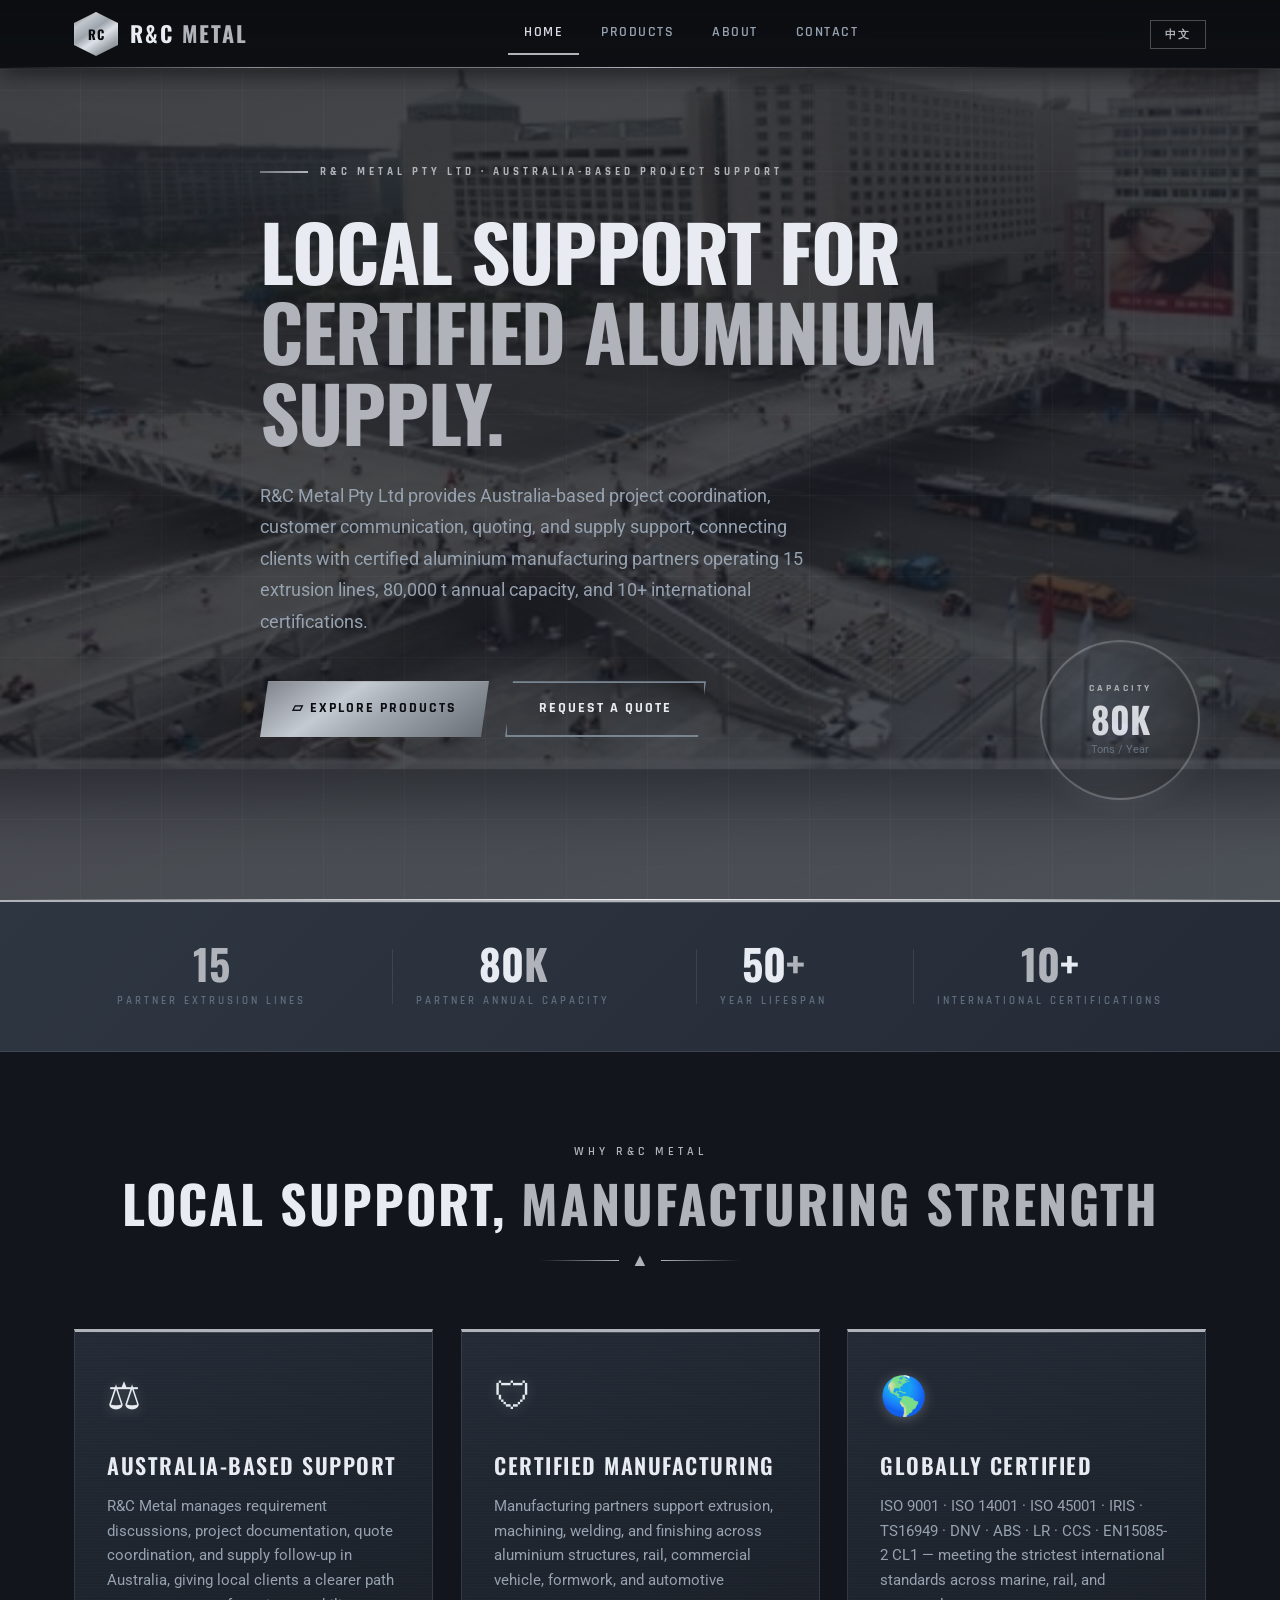
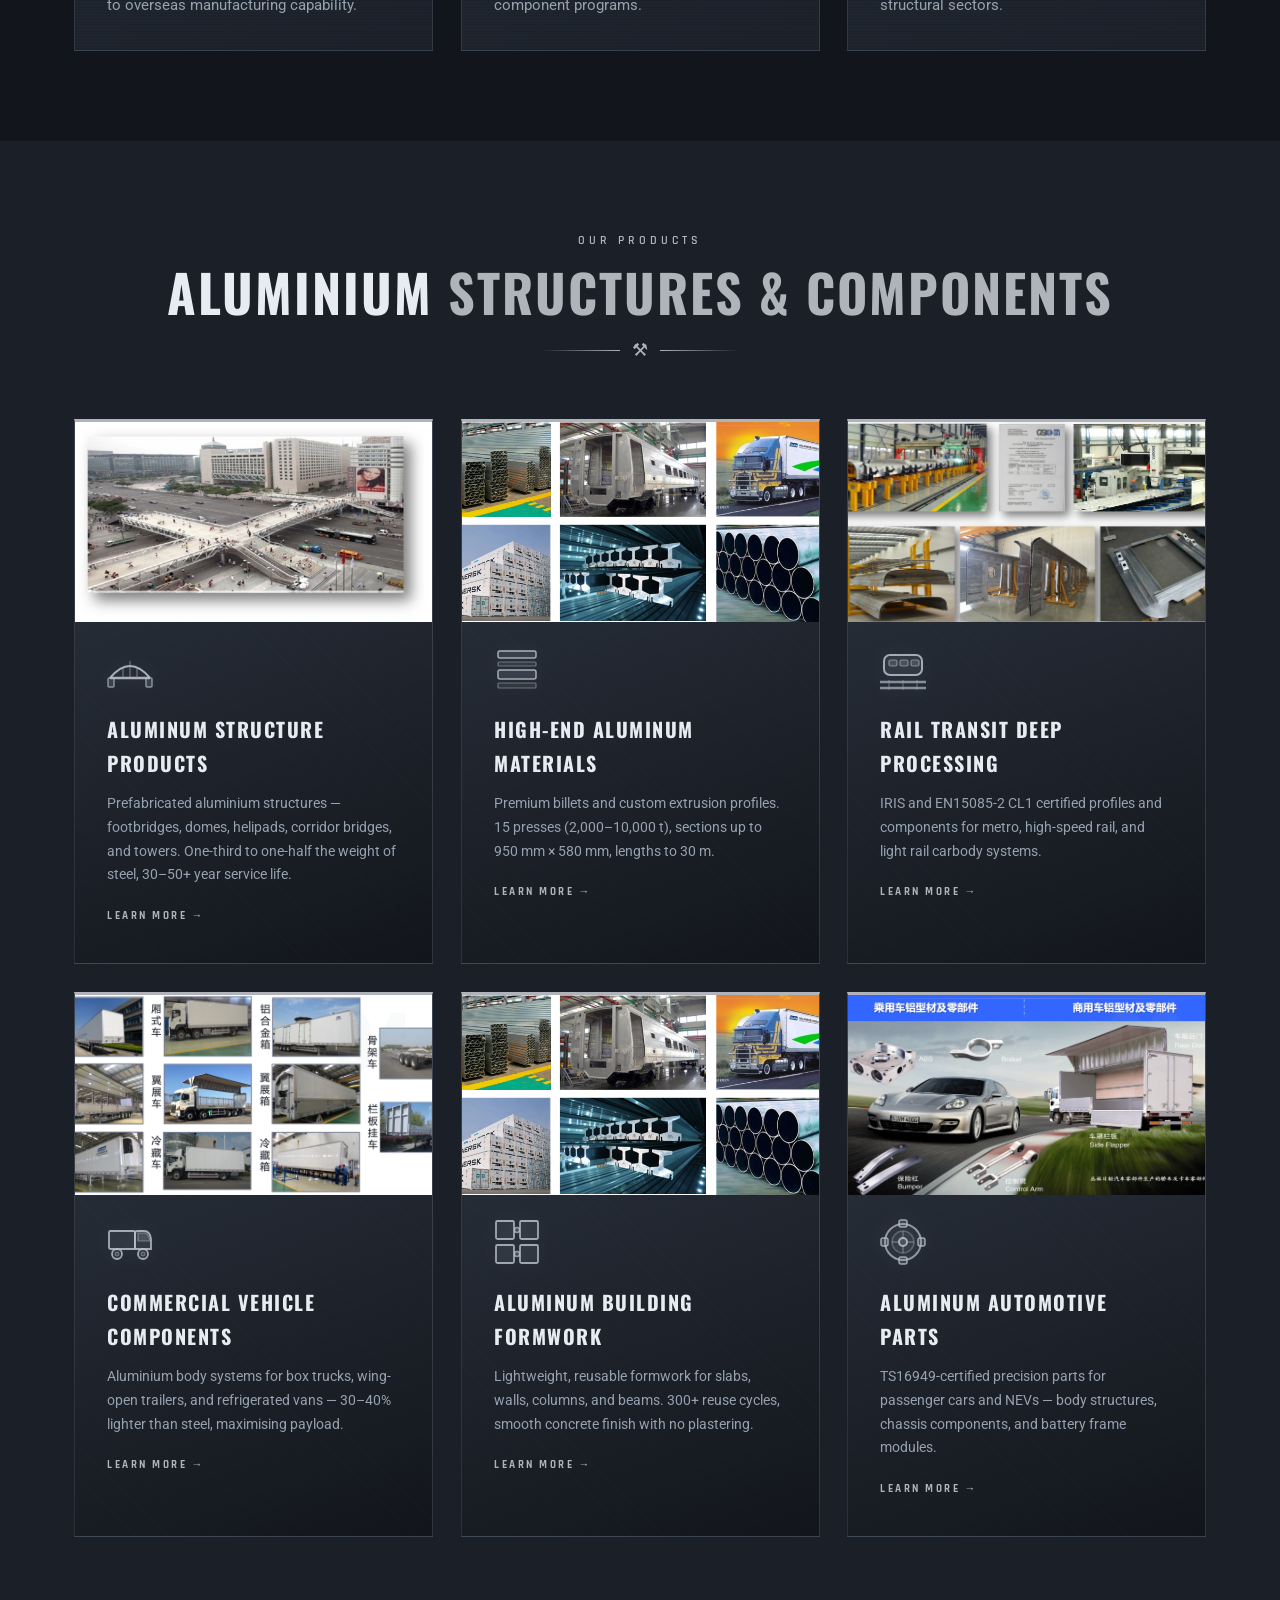
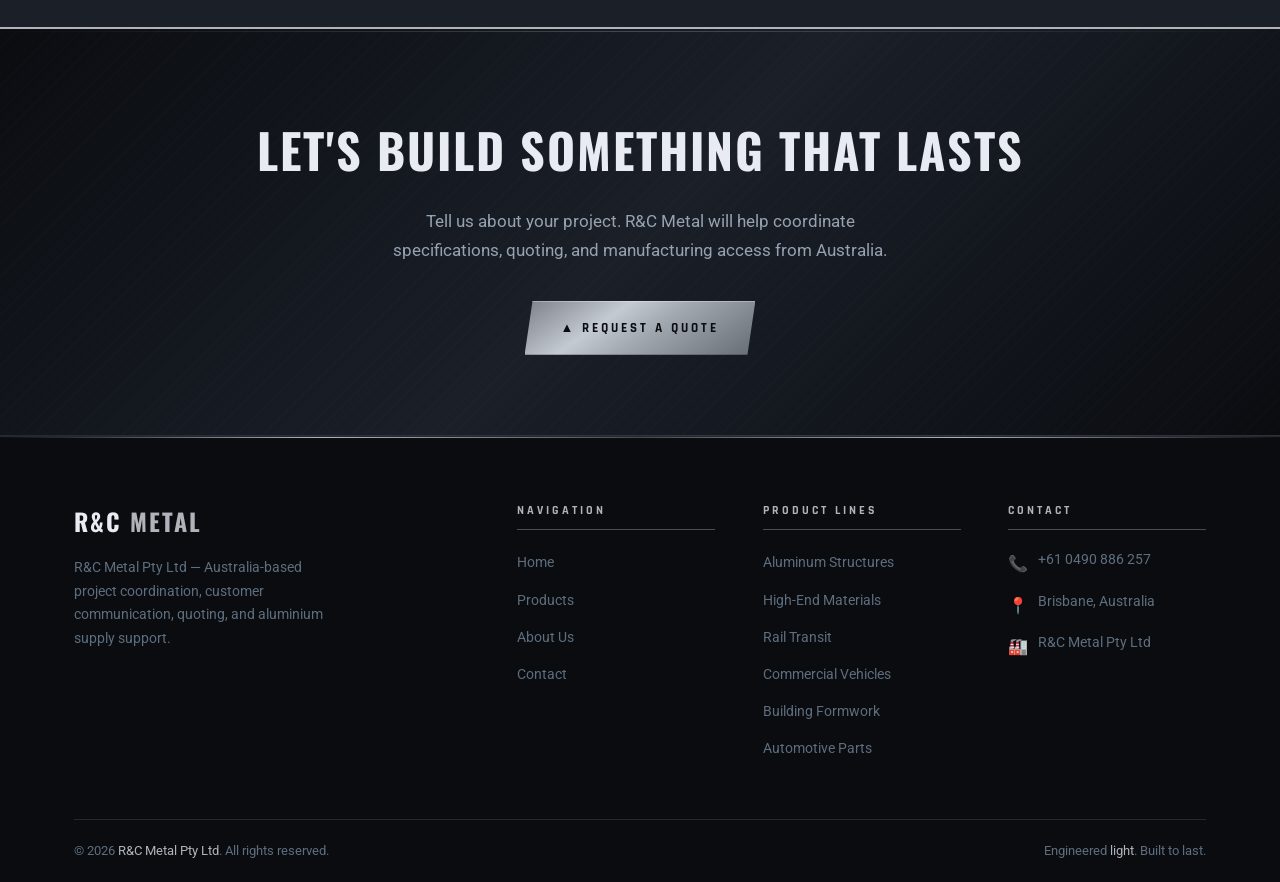
==== index.html @ 18728789 "Initial R&C Metal website" ====
<!DOCTYPE html>
<html lang="en">
<head>
  <meta charset="UTF-8" />
  <meta name="viewport" content="width=device-width, initial-scale=1.0" />
  <title>R&C Metal Pty Ltd — Australia-Based Aluminium Project Support</title>
  <meta name="description" content="R&C Metal Pty Ltd provides Australia-based project coordination, customer support, quoting, and supply access for certified aluminium structures and components." />
  <link rel="stylesheet" href="style.css" />
  <style>
    .hero {
      min-height: 100vh;
      background:
        repeating-linear-gradient(0deg, transparent, transparent 80px, rgba(176,180,186,0.04) 80px, rgba(176,180,186,0.04) 81px),
        repeating-linear-gradient(90deg, transparent, transparent 80px, rgba(176,180,186,0.04) 80px, rgba(176,180,186,0.04) 81px),
        linear-gradient(160deg, var(--bg-darkest) 0%, var(--bg-dark) 40%, var(--bg-mid) 100%);
      display: flex;
      align-items: center;
      position: relative;
      overflow: hidden;
    }
    /* Chrome shimmer line across hero bottom */
    .hero::before {
      content: '';
      position: absolute;
      bottom: -1px; left: 0; right: 0;
      height: 2px;
      background: linear-gradient(90deg, transparent, var(--silver-primary), var(--silver-bright), var(--silver-primary), transparent);
    }
    /* Subtle diagonal brushed-metal overlay */
    .hero::after {
      content: '';
      position: absolute;
      inset: 0;
      background: repeating-linear-gradient(
        -20deg,
        transparent,
        transparent 60px,
        rgba(255,255,255,0.008) 60px,
        rgba(255,255,255,0.008) 61px
      );
      pointer-events: none;
    }
    .hero-content { position: relative; z-index: 2; max-width: 760px; }
    .hero-eyebrow { display: flex; align-items: center; gap: 12px; margin-bottom: 28px; }
    .hero-eyebrow-line { width: 48px; height: 2px; background: linear-gradient(90deg, var(--silver-dark), var(--silver-primary)); }
    .hero-eyebrow span { font-family: var(--font-accent); font-size: 11px; font-weight: 700; letter-spacing: 4px; text-transform: uppercase; color: var(--silver-primary); }
    .hero h1 { font-family: var(--font-heading); font-size: clamp(42px,6vw,80px); font-weight: 800; line-height: 1.05; letter-spacing: -1px; color: var(--text-primary); margin-bottom: 28px; text-transform: uppercase; }
    .hero h1 span { color: var(--silver-primary); display: block; }
    .hero p { font-size: 18px; color: var(--text-secondary); line-height: 1.75; max-width: 580px; margin-bottom: 44px; }
    .hero-actions { display: flex; gap: 16px; flex-wrap: wrap; }

    /* Polished chrome badge */
    .hero-badge {
      position: absolute; right: 80px; bottom: 100px;
      width: 160px; height: 160px; border-radius: 50%;
      background: radial-gradient(circle at 38% 38%, var(--bg-panel), var(--bg-darkest));
      border: 2px solid var(--border-silver);
      box-shadow: 0 0 24px rgba(176,180,186,0.12), inset 0 1px 2px rgba(255,255,255,0.08);
      display: flex; align-items: center; justify-content: center; flex-direction: column; gap: 4px;
    }
    .hero-badge-text { font-family: var(--font-accent); font-size: 10px; font-weight: 700; letter-spacing: 3px; text-transform: uppercase; color: var(--silver-primary); }
    .hero-badge-num { font-family: var(--font-heading); font-size: 36px; font-weight: 800; color: var(--text-primary); line-height: 1; }
    .hero-badge-sub { font-size: 11px; color: var(--text-muted); }
    @media (max-width: 900px) { .hero-badge { display: none; } }

    /* Steel stats bar */
    .stats-bar { background: linear-gradient(135deg, var(--bg-panel) 0%, var(--bg-light) 100%); border-top: 2px solid var(--silver-primary); border-bottom: 1px solid var(--border-steel); padding: 40px 0; position: relative; overflow: hidden; }
    .stats-bar::after { content: ''; position: absolute; top: 0; left: 0; right: 0; height: 1px; background: linear-gradient(90deg, transparent, rgba(255,255,255,0.18), transparent); }
    .stats-inner { display: flex; justify-content: space-around; align-items: center; flex-wrap: wrap; gap: 24px; }
    .stat { text-align: center; position: relative; }
    .stat + .stat::before { content: ''; position: absolute; left: -24px; top: 10%; height: 80%; width: 1px; background: var(--border-steel); }
    .stat-num { font-family: var(--font-heading); font-size: 42px; font-weight: 800; color: var(--text-primary); line-height: 1; display: block; }
    .stat-num em { font-style: normal; color: var(--silver-primary); }
    .stat-label { font-family: var(--font-accent); font-size: 11px; font-weight: 600; letter-spacing: 3px; text-transform: uppercase; color: var(--text-muted); margin-top: 8px; display: block; }

    .why-section { padding: var(--section-pad); background: var(--bg-dark); }
    .products-section { padding: var(--section-pad); background: var(--bg-mid); }

    /* Product cards */
    .product-card { background: linear-gradient(160deg, var(--bg-panel) 0%, var(--bg-dark) 100%); border: 1px solid var(--border-steel); border-top: 3px solid var(--silver-primary); padding: 36px 32px; position: relative; overflow: hidden; transition: transform 0.2s ease, box-shadow 0.2s ease; }
    .product-card::before { content: ''; position: absolute; inset: 0; background: repeating-linear-gradient(45deg, transparent, transparent 10px, rgba(255,255,255,0.006) 10px, rgba(255,255,255,0.006) 11px); pointer-events: none; }
    /* Chrome top-edge highlight */
    .product-card::after { content: ''; position: absolute; top: 3px; left: 0; right: 0; height: 1px; background: linear-gradient(90deg, transparent, rgba(255,255,255,0.16), transparent); pointer-events: none; }
    .product-card:hover { transform: translateY(-4px); box-shadow: 0 12px 40px rgba(0,0,0,0.5), 0 0 0 1px var(--silver-dark); }
    .product-num { font-family: var(--font-heading); font-size: 72px; font-weight: 800; color: rgba(176,180,186,0.07); line-height: 1; position: absolute; top: 8px; right: 20px; user-select: none; }
    .product-icon { font-size: 40px; margin-bottom: 20px; display: block; }
    .product-icon svg { width: 46px; height: 46px; display: block; opacity: 0.86; filter: drop-shadow(0 0 8px rgba(176,185,200,0.18)); }
    .product-card h3 { font-family: var(--font-heading); font-size: 20px; font-weight: 700; letter-spacing: 1.5px; text-transform: uppercase; color: var(--text-primary); margin-bottom: 12px; position: relative; }
    .product-card p { font-size: 14px; color: var(--text-secondary); line-height: 1.7; position: relative; }
    .product-card .card-link { display: inline-flex; align-items: center; gap: 8px; margin-top: 20px; font-family: var(--font-accent); font-size: 11px; font-weight: 700; letter-spacing: 2.5px; text-transform: uppercase; color: var(--silver-primary); text-decoration: none; position: relative; transition: gap 0.2s; }
    .product-card .card-link:hover { gap: 14px; color: var(--silver-light); }

    /* Steel CTA band */
    .cta-band {
      background:
        repeating-linear-gradient(-45deg, transparent, transparent 8px, rgba(255,255,255,0.010) 8px, rgba(255,255,255,0.010) 9px),
        linear-gradient(135deg, #0A0C10 0%, var(--bg-mid) 50%, #0A0C10 100%);
      border-top: 2px solid var(--silver-primary);
      border-bottom: 1px solid var(--border-steel);
      padding: 80px 0;
      text-align: center;
      position: relative;
      overflow: hidden;
    }
    /* Chrome highlight at top */
    .cta-band::before { content: ''; position: absolute; top: 2px; left: 0; right: 0; height: 1px; background: linear-gradient(90deg, transparent, rgba(255,255,255,0.20), transparent); }
    .cta-band h2 { font-family: var(--font-heading); font-size: clamp(28px,4vw,48px); font-weight: 800; letter-spacing: 2px; text-transform: uppercase; color: var(--text-primary); margin-bottom: 16px; }
    .cta-band p { font-size: 17px; color: var(--text-secondary); margin-bottom: 36px; max-width: 520px; margin-left: auto; margin-right: auto; }
    .btn-chrome {
      background: linear-gradient(145deg, #7C8088 0%, #C4CAD2 35%, #A2A8B0 55%, #666C74 100%);
      color: #0A0C10;
      font-family: var(--font-accent); font-size: 13px; font-weight: 700; letter-spacing: 3px; text-transform: uppercase;
      padding: 16px 36px; text-decoration: none; display: inline-flex; align-items: center; gap: 10px;
      box-shadow: 0 4px 16px rgba(176,180,186,0.20), inset 0 1px 0 rgba(255,255,255,0.30);
      transition: all 0.2s;
      clip-path: polygon(8px 0%, 100% 0%, calc(100% - 8px) 100%, 0% 100%);
    }
    .btn-chrome:hover { background: linear-gradient(145deg, #909498 0%, #D4D8DF 35%, #B2B8C0 55%, #787C84 100%); box-shadow: 0 6px 24px rgba(176,180,186,0.30); transform: translateY(-2px); }

    @media (max-width: 680px) { .stats-inner { gap: 32px 16px; } .stat + .stat::before { display: none; } }

    /* ─── 图片插槽 IMAGE SLOTS ───────────────────────────── */
    /* Hero 背景图 */
    .hero-bg-img {
      position: absolute; inset: 0;
      width: 100%; height: 100%;
      object-fit: cover; opacity: 0.22;
      z-index: 1; pointer-events: none;
    }
    /* 产品卡片图片 */
    .card-img {
      width: calc(100% + 64px);
      margin: -36px -32px 24px;
      height: 200px;
      object-fit: cover;
      display: block;
    }
    @media (max-width: 680px) {
      .hero {
        min-height: 900px;
        align-items: flex-start;
        padding-top: 150px;
      }
      .hero-content {
        max-width: 100%;
        width: calc(100vw - 36px);
        overflow: hidden;
      }
      .hero-eyebrow {
        align-items: flex-start;
        margin-bottom: 24px;
      }
      .hero-eyebrow-line {
        width: 40px;
        margin-top: 9px;
        flex-shrink: 0;
      }
      .hero-eyebrow span {
        font-size: 10px;
        letter-spacing: 1.4px;
        line-height: 1.55;
        max-width: calc(100vw - 96px);
        overflow-wrap: anywhere;
      }
      .hero h1 {
        font-size: 32px;
        letter-spacing: 0;
        line-height: 1.12;
        overflow-wrap: anywhere;
        max-width: calc(100vw - 36px);
      }
      .hero h1 span {
        display: block;
        max-width: 9.5em;
        white-space: normal;
      }
      .hero p {
        font-size: 16px;
        line-height: 1.65;
        max-width: calc(100vw - 36px);
        overflow-wrap: break-word;
      }
      .hero-actions {
        display: grid;
        grid-template-columns: 1fr;
        gap: 14px;
        width: 100%;
      }
      .hero-actions .btn {
        max-width: 100%;
      }
    }
    @media (max-width: 380px) {
      .hero h1 { font-size: 29px; }
    }
  </style>
</head>
<body>

  <nav>
    <div class="nav-inner">
      <a href="index.html" class="nav-logo">
        <div class="logo-mark">RC</div>
        <span class="logo-text" data-zh="R&amp;C <span>金属</span>">R&amp;C <span>Metal</span></span>
      </a>
      <button class="nav-toggle" onclick="this.nextElementSibling.classList.toggle('open')" aria-label="Menu">
        <span></span><span></span><span></span>
      </button>
      <ul class="nav-links">
        <li><a href="index.html" class="active" data-zh="首页">Home</a></li>
        <li><a href="services.html" data-zh="产品">Products</a></li>
        <li><a href="about.html" data-zh="关于我们">About</a></li>
        <li><a href="contact.html" data-zh="联系我们">Contact</a></li>
      </ul>
      <button class="lang-btn" onclick="toggleLang()">中文</button>
    </div>
  </nav>

  <section class="hero">
    <img src="images/铝合金人行天桥  .jpg" alt="Aluminium bridge structure supplied through R&C Metal" class="hero-bg-img">
    <div class="container">
      <div class="hero-content">
        <div class="hero-eyebrow">
          <div class="hero-eyebrow-line"></div>
          <span data-zh="R&amp;C Metal Pty Ltd &middot; 澳洲本地项目对接">R&amp;C Metal Pty Ltd &middot; Australia-Based Project Support</span>
        </div>
        <h1 data-zh="澳洲对接 <span>认证铝合金制造资源</span>">Local Support For <span>Certified Aluminium Supply.</span></h1>
        <p data-zh="R&amp;C Metal Pty Ltd 在澳洲负责项目对接、客户沟通、报价协调与供应支持，并连接具备15条挤压线、8万吨年产能及10+项国际认证的铝合金制造合作方。">R&amp;C Metal Pty Ltd provides Australia-based project coordination, customer communication, quoting, and supply support, connecting clients with certified aluminium manufacturing partners operating 15 extrusion lines, 80,000 t annual capacity, and 10+ international certifications.</p>
        <div class="hero-actions">
          <a href="services.html" class="btn btn-primary" data-zh="&#9649; 浏览产品">&#9649; Explore Products</a>
          <a href="contact.html" class="btn btn-outline" data-zh="申请报价">Request a Quote</a>
        </div>
      </div>
      <div class="hero-badge">
        <span class="hero-badge-text" data-zh="年产能">Capacity</span>
        <span class="hero-badge-num">80K</span>
        <span class="hero-badge-sub" data-zh="吨/年">Tons / Year</span>
      </div>
    </div>
  </section>

  <div class="stats-bar">
    <div class="container">
      <div class="stats-inner">
        <div class="stat">
          <span class="stat-num"><em>15</em></span>
          <span class="stat-label" data-zh="制造合作方挤压线">Partner Extrusion Lines</span>
        </div>
        <div class="stat">
          <span class="stat-num">80<em>K</em></span>
          <span class="stat-label" data-zh="制造合作方年产能">Partner Annual Capacity</span>
        </div>
        <div class="stat">
          <span class="stat-num">50<em>+</em></span>
          <span class="stat-label" data-zh="年使用寿命">Year Lifespan</span>
        </div>
        <div class="stat">
          <span class="stat-num"><em>10</em>+</span>
          <span class="stat-label" data-zh="项国际认证">International Certifications</span>
        </div>
      </div>
    </div>
  </div>

  <section class="why-section">
    <div class="container">
      <div class="section-header">
        <span class="section-label" data-zh="为什么选择 R&amp;C Metal">Why R&amp;C Metal</span>
        <h2 class="section-title" data-zh="本地对接，<em>制造能力支撑</em>">Local Support, <em>Manufacturing Strength</em></h2>
        <div class="section-divider"><span class="divider-icon">&#9650;</span></div>
      </div>
      <div class="grid-3">
        <div class="card">
          <span class="card-icon">&#9878;</span>
          <h3 data-zh="澳洲本地对接">Australia-Based Support</h3>
          <p data-zh="R&amp;C Metal 在澳洲负责需求沟通、项目资料整理、报价协调及供应进度跟进，让本地客户更顺畅地对接海外制造资源。">R&amp;C Metal manages requirement discussions, project documentation, quote coordination, and supply follow-up in Australia, giving local clients a clearer path to overseas manufacturing capability.</p>
        </div>
        <div class="card">
          <span class="card-icon">&#128737;</span>
          <h3 data-zh="认证制造资源">Certified Manufacturing</h3>
          <p data-zh="制造合作方具备铝合金挤压、机加工、焊接和表面处理能力，产品体系覆盖结构、轨道、商用车、建筑模板及汽车零部件。">Manufacturing partners support extrusion, machining, welding, and finishing across aluminium structures, rail, commercial vehicle, formwork, and automotive component programs.</p>
        </div>
        <div class="card">
          <span class="card-icon">&#127758;</span>
          <h3 data-zh="国际认证">Globally Certified</h3>
          <p data-zh="ISO 9001 &middot; ISO 14001 &middot; ISO 45001 &middot; IRIS &middot; TS16949 &middot; DNV &middot; ABS &middot; LR &middot; CCS &middot; EN15085-2 CL1——满足船舶、轨道和结构领域最严格的国际标准。">ISO 9001 &middot; ISO 14001 &middot; ISO 45001 &middot; IRIS &middot; TS16949 &middot; DNV &middot; ABS &middot; LR &middot; CCS &middot; EN15085-2 CL1 — meeting the strictest international standards across marine, rail, and structural sectors.</p>
        </div>
      </div>
    </div>
  </section>

  <section class="products-section">
    <div class="container">
      <div class="section-header">
        <span class="section-label" data-zh="我们的产品">Our Products</span>
        <h2 class="section-title" data-zh="铝合金 <em>结构与零部件</em>">Aluminium <em>Structures &amp; Components</em></h2>
        <div class="section-divider"><span class="divider-icon">&#9874;</span></div>
      </div>
      <div class="grid-3">

        <div class="product-card">
          <span class="product-num">01</span>
          <img src="images/铝合金人行天桥  .jpg" alt="Aluminium footbridge and structural products" class="card-img">
          <span class="product-icon"><svg viewBox="0 0 46 46" xmlns="http://www.w3.org/2000/svg" aria-hidden="true"><line x1="3" y1="32" x2="43" y2="32" stroke="rgba(210,218,230,0.9)" stroke-width="2.5"/><path d="M3 32 Q23 8 43 32" stroke="rgba(210,218,230,0.9)" stroke-width="2" fill="none"/><line x1="16" y1="21" x2="16" y2="32" stroke="rgba(176,185,200,0.6)" stroke-width="1.2"/><line x1="23" y1="15" x2="23" y2="32" stroke="rgba(176,185,200,0.6)" stroke-width="1.2"/><line x1="30" y1="21" x2="30" y2="32" stroke="rgba(176,185,200,0.6)" stroke-width="1.2"/><rect x="1" y="32" width="6" height="9" rx="1" fill="rgba(176,185,200,0.18)" stroke="rgba(200,210,225,0.7)" stroke-width="1.5"/><rect x="39" y="32" width="6" height="9" rx="1" fill="rgba(176,185,200,0.18)" stroke="rgba(200,210,225,0.7)" stroke-width="1.5"/></svg></span>
          <h3 data-zh="铝结构产品板块">Aluminum Structure Products</h3>
          <p data-zh="预制铝合金结构产品——人行天桥、空间穹顶、直升机停机坪、连廊天桥及瞭望塔。重量仅为钢结构的1/3至1/2，使用寿命30至50年以上。">Prefabricated aluminium structures — footbridges, domes, helipads, corridor bridges, and towers. One-third to one-half the weight of steel, 30–50+ year service life.</p>
          <a href="services.html" class="card-link" data-zh="了解更多 &rarr;">Learn more &rarr;</a>
        </div>

        <div class="product-card">
          <span class="product-num">02</span>
          <img src="images/高端铝材料.png" alt="High-end aluminium extrusion profiles and billets" class="card-img">
          <span class="product-icon"><svg viewBox="0 0 46 46" xmlns="http://www.w3.org/2000/svg" aria-hidden="true"><rect x="4" y="5" width="38" height="7" rx="2" fill="rgba(176,185,200,0.15)" stroke="rgba(210,218,230,0.85)" stroke-width="1.5"/><rect x="4" y="16" width="38" height="4" rx="1" fill="rgba(176,185,200,0.1)" stroke="rgba(176,180,186,0.6)" stroke-width="1.2"/><rect x="4" y="24" width="38" height="9" rx="2" fill="rgba(176,185,200,0.15)" stroke="rgba(210,218,230,0.85)" stroke-width="1.5"/><rect x="4" y="37" width="38" height="5" rx="1" fill="rgba(176,185,200,0.1)" stroke="rgba(176,180,186,0.6)" stroke-width="1.2"/><line x1="4" y1="5" x2="42" y2="5" stroke="rgba(255,255,255,0.16)" stroke-width="0.8"/><line x1="4" y1="24" x2="42" y2="24" stroke="rgba(255,255,255,0.12)" stroke-width="0.8"/></svg></span>
          <h3 data-zh="高端铝材料板块">High-End Aluminum Materials</h3>
          <p data-zh="优质铝合金铸锭及定制挤压型材，15台压机（2000–10000吨），截面最大950mm×580mm，长度最长30m。">Premium billets and custom extrusion profiles. 15 presses (2,000–10,000 t), sections up to 950 mm × 580 mm, lengths to 30 m.</p>
          <a href="services.html" class="card-link" data-zh="了解更多 &rarr;">Learn more &rarr;</a>
        </div>

        <div class="product-card">
          <span class="product-num">03</span>
          <img src="images/轨道交通深加工.png" alt="Rail transit aluminium carbody profiles" class="card-img">
          <span class="product-icon"><svg viewBox="0 0 46 46" xmlns="http://www.w3.org/2000/svg" aria-hidden="true"><rect x="4" y="9" width="38" height="20" rx="6" fill="rgba(176,185,200,0.09)" stroke="rgba(210,218,230,0.85)" stroke-width="2"/><rect x="9" y="14" width="8" height="6" rx="1.5" fill="rgba(176,185,200,0.22)" stroke="rgba(200,210,225,0.6)" stroke-width="1.2"/><rect x="20" y="14" width="8" height="6" rx="1.5" fill="rgba(176,185,200,0.22)" stroke="rgba(200,210,225,0.6)" stroke-width="1.2"/><rect x="31" y="14" width="8" height="6" rx="1.5" fill="rgba(176,185,200,0.22)" stroke="rgba(200,210,225,0.6)" stroke-width="1.2"/><line x1="0" y1="36" x2="46" y2="36" stroke="rgba(200,210,225,0.7)" stroke-width="2.5"/><line x1="0" y1="42" x2="46" y2="42" stroke="rgba(200,210,225,0.7)" stroke-width="2.5"/><line x1="9" y1="34" x2="9" y2="44" stroke="rgba(176,180,186,0.4)" stroke-width="1.5"/><line x1="23" y1="34" x2="23" y2="44" stroke="rgba(176,180,186,0.4)" stroke-width="1.5"/><line x1="37" y1="34" x2="37" y2="44" stroke="rgba(176,180,186,0.4)" stroke-width="1.5"/></svg></span>
          <h3 data-zh="轨道交通深加工板块">Rail Transit Deep Processing</h3>
          <p data-zh="符合IRIS及EN15085-2 CL1标准的认证挤压型材及深加工组件，适用于地铁、高铁及轻轨车体系统。">IRIS and EN15085-2 CL1 certified profiles and components for metro, high-speed rail, and light rail carbody systems.</p>
          <a href="services.html" class="card-link" data-zh="了解更多 &rarr;">Learn more &rarr;</a>
        </div>

        <div class="product-card">
          <span class="product-num">04</span>
          <img src="images/铝合金商用车.png" alt="Aluminium commercial vehicle body systems" class="card-img">
          <span class="product-icon"><svg viewBox="0 0 46 46" xmlns="http://www.w3.org/2000/svg" aria-hidden="true"><rect x="2" y="12" width="26" height="18" rx="1.5" fill="rgba(176,185,200,0.09)" stroke="rgba(210,218,230,0.85)" stroke-width="1.8"/><path d="M 28 25 L 28 14 Q 28 12 31 12 L 37 12 Q 43 12 44 20 L 44 30 L 28 30 Z" fill="rgba(176,185,200,0.1)" stroke="rgba(210,218,230,0.85)" stroke-width="1.8"/><path d="M 31 14 L 31 22 L 43 22 L 42 18 Q 40 14 37 14 Z" fill="rgba(176,185,200,0.22)" stroke="rgba(200,210,225,0.5)" stroke-width="1.2"/><circle cx="10" cy="35" r="5" fill="rgba(176,185,200,0.09)" stroke="rgba(210,218,230,0.82)" stroke-width="1.8"/><circle cx="10" cy="35" r="2" fill="rgba(176,185,200,0.2)" stroke="rgba(200,210,225,0.5)" stroke-width="1"/><circle cx="36" cy="35" r="5" fill="rgba(176,185,200,0.09)" stroke="rgba(210,218,230,0.82)" stroke-width="1.8"/><circle cx="36" cy="35" r="2" fill="rgba(176,185,200,0.2)" stroke="rgba(200,210,225,0.5)" stroke-width="1"/></svg></span>
          <h3 data-zh="铝合金商用车板块">Commercial Vehicle Components</h3>
          <p data-zh="箱式货车、翼开启式半挂车及冷藏运输车铝合金车身系统——自重降低30–40%，直接提升净载货量。">Aluminium body systems for box trucks, wing-open trailers, and refrigerated vans — 30–40% lighter than steel, maximising payload.</p>
          <a href="services.html" class="card-link" data-zh="了解更多 &rarr;">Learn more &rarr;</a>
        </div>

        <div class="product-card">
          <span class="product-num">05</span>
          <img src="images/高端铝材料.png" alt="Aluminium building formwork panels" class="card-img">
          <span class="product-icon"><svg viewBox="0 0 46 46" xmlns="http://www.w3.org/2000/svg" aria-hidden="true"><rect x="2" y="2" width="18" height="18" rx="1.5" fill="rgba(176,185,200,0.09)" stroke="rgba(210,218,230,0.82)" stroke-width="1.8"/><rect x="26" y="2" width="18" height="18" rx="1.5" fill="rgba(176,185,200,0.09)" stroke="rgba(210,218,230,0.82)" stroke-width="1.8"/><rect x="2" y="26" width="18" height="18" rx="1.5" fill="rgba(176,185,200,0.09)" stroke="rgba(210,218,230,0.82)" stroke-width="1.8"/><rect x="26" y="26" width="18" height="18" rx="1.5" fill="rgba(176,185,200,0.09)" stroke="rgba(210,218,230,0.82)" stroke-width="1.8"/><circle cx="23" cy="11" r="2.5" fill="rgba(176,185,200,0.26)" stroke="rgba(210,218,230,0.72)" stroke-width="1.5"/><circle cx="23" cy="35" r="2.5" fill="rgba(176,185,200,0.26)" stroke="rgba(210,218,230,0.72)" stroke-width="1.5"/><line x1="2" y1="2" x2="20" y2="2" stroke="rgba(255,255,255,0.14)" stroke-width="0.8"/><line x1="26" y1="2" x2="44" y2="2" stroke="rgba(255,255,255,0.14)" stroke-width="0.8"/></svg></span>
          <h3 data-zh="铝合金建筑模板板块">Aluminum Building Formwork</h3>
          <p data-zh="轻量化可重复使用铝合金模板体系，使用次数超过300次，无需二次抹灰，适用于楼板、墙体及柱梁结构。">Lightweight, reusable formwork for slabs, walls, columns, and beams. 300+ reuse cycles, smooth concrete finish with no plastering.</p>
          <a href="services.html" class="card-link" data-zh="了解更多 &rarr;">Learn more &rarr;</a>
        </div>

        <div class="product-card">
          <span class="product-num">06</span>
          <img src="images/铝汽车零部件.png" alt="Precision aluminium automotive and NEV parts" class="card-img">
          <span class="product-icon"><svg viewBox="0 0 46 46" xmlns="http://www.w3.org/2000/svg" aria-hidden="true"><circle cx="23" cy="23" r="18" fill="rgba(176,185,200,0.05)" stroke="rgba(210,218,230,0.72)" stroke-width="2"/><circle cx="23" cy="23" r="11" fill="rgba(176,185,200,0.08)" stroke="rgba(176,180,186,0.42)" stroke-width="1.5"/><circle cx="23" cy="23" r="4" fill="rgba(176,185,200,0.2)" stroke="rgba(210,218,230,0.85)" stroke-width="2"/><rect x="19" y="1" width="8" height="7" rx="2" fill="rgba(176,185,200,0.22)" stroke="rgba(210,218,230,0.8)" stroke-width="1.5"/><rect x="19" y="38" width="8" height="7" rx="2" fill="rgba(176,185,200,0.22)" stroke="rgba(210,218,230,0.8)" stroke-width="1.5"/><rect x="1" y="19" width="7" height="8" rx="2" fill="rgba(176,185,200,0.22)" stroke="rgba(210,218,230,0.8)" stroke-width="1.5"/><rect x="38" y="19" width="7" height="8" rx="2" fill="rgba(176,185,200,0.22)" stroke="rgba(210,218,230,0.8)" stroke-width="1.5"/><line x1="23" y1="12" x2="23" y2="19" stroke="rgba(200,210,225,0.4)" stroke-width="1.5"/><line x1="23" y1="27" x2="23" y2="34" stroke="rgba(200,210,225,0.4)" stroke-width="1.5"/><line x1="12" y1="23" x2="19" y2="23" stroke="rgba(200,210,225,0.4)" stroke-width="1.5"/><line x1="27" y1="23" x2="34" y2="23" stroke="rgba(200,210,225,0.4)" stroke-width="1.5"/></svg></span>
          <h3 data-zh="铝汽车零部件板块">Aluminum Automotive Parts</h3>
          <p data-zh="依托TS16949质量管理体系，为乘用车及新能源汽车生产精密铝合金车身结构件、底盘零件及NEV电池框架。">TS16949-certified precision parts for passenger cars and NEVs — body structures, chassis components, and battery frame modules.</p>
          <a href="services.html" class="card-link" data-zh="了解更多 &rarr;">Learn more &rarr;</a>
        </div>

      </div>
    </div>
  </section>

  <section class="cta-band">
    <div class="container">
      <h2 data-zh="共同打造百年工程">Let's Build Something That Lasts</h2>
      <p data-zh="请告知您的项目需求，R&amp;C Metal 将在澳洲本地协助整理规格、协调报价并对接制造资源。">Tell us about your project. R&C Metal will help coordinate specifications, quoting, and manufacturing access from Australia.</p>
      <a href="contact.html" class="btn-chrome" data-zh="申请报价">&#9650; Request a Quote</a>
    </div>
  </section>

  <footer>
    <div class="container">
      <div class="footer-grid">
        <div class="footer-brand">
          <span class="logo-text" data-zh="R&amp;C <span>金属</span>">R&amp;C <span>Metal</span></span>
          <p data-zh="R&amp;C Metal Pty Ltd — 澳洲本地项目对接、客户沟通、报价协调与铝合金产品供应支持。">R&amp;C Metal Pty Ltd — Australia-based project coordination, customer communication, quoting, and aluminium supply support.</p>
        </div>
        <div class="footer-col">
          <h4 data-zh="导航">Navigation</h4>
          <ul>
            <li><a href="index.html" data-zh="首页">Home</a></li>
            <li><a href="services.html" data-zh="产品">Products</a></li>
            <li><a href="about.html" data-zh="关于我们">About Us</a></li>
            <li><a href="contact.html" data-zh="联系我们">Contact</a></li>
          </ul>
        </div>
        <div class="footer-col">
          <h4 data-zh="产品板块">Product Lines</h4>
          <ul>
            <li><a href="services.html" data-zh="铝结构产品板块">Aluminum Structures</a></li>
            <li><a href="services.html" data-zh="高端铝材料板块">High-End Materials</a></li>
            <li><a href="services.html" data-zh="轨道交通深加工板块">Rail Transit</a></li>
            <li><a href="services.html" data-zh="铝合金商用车板块">Commercial Vehicles</a></li>
            <li><a href="services.html" data-zh="铝合金建筑模板板块">Building Formwork</a></li>
            <li><a href="services.html" data-zh="铝汽车零部件板块">Automotive Parts</a></li>
          </ul>
        </div>
        <div class="footer-col">
          <h4 data-zh="联系我们">Contact</h4>
          <div class="footer-contact-item">
            <span class="icon">&#128222;</span>
            <span>+61 0490 886 257</span>
          </div>
          <div class="footer-contact-item">
            <span class="icon">&#128205;</span>
            <span data-zh="澳大利亚布里斯班">Brisbane, Australia</span>
          </div>
          <div class="footer-contact-item">
            <span class="icon">&#127981;</span>
            <span data-zh="R&amp;C Metal Pty Ltd">R&amp;C Metal Pty Ltd</span>
          </div>
        </div>
      </div>
      <div class="footer-bottom">
        <p data-zh="&copy; 2026 <span>R&amp;C Metal Pty Ltd</span>. 版权所有。">&copy; 2026 <span>R&amp;C Metal Pty Ltd</span>. All rights reserved.</p>
        <p data-zh="精工 <span>轻量</span>，历久弥坚。">Engineered <span>light</span>. Built to last.</p>
      </div>
    </div>
  </footer>

  <script src="lang.js"></script>
  <script src="animations.js"></script>
</body>
</html>
---- style.css ----
/* ============================================================
   R&C METAL PTY LTD — INDUSTRIAL SILVER & STEEL THEME
   style.css — Shared Stylesheet
   ============================================================ */

/* ─── GOOGLE FONTS ─────────────────────────────────────────── */
@import url('https://fonts.googleapis.com/css2?family=Oswald:wght@400;500;600;700&family=Roboto:wght@300;400;500&family=Rajdhani:wght@400;500;600;700&display=swap');

/* ─── DESIGN TOKENS ─────────────────────────────────────────── */
:root {
  /* Cool steel backgrounds */
  --bg-darkest:   #0A0C10;
  --bg-dark:      #12151B;
  --bg-mid:       #1A1F28;
  --bg-light:     #242B36;
  --bg-panel:     #2E3642;

  /* ── SILVER / CHROME accent palette ─── */
  --silver-primary: #B0B4BA;   /* medium chrome silver         */
  --silver-dark:    #72767C;   /* dark pewter                  */
  --silver-light:   #D8DCE2;   /* bright chrome highlight      */
  --silver-glow:    rgba(176, 180, 186, 0.20);
  --silver-bright:  #EDF0F4;   /* specular white-silver        */

  /* Aliases — keeps all inline HTML var() references working  */
  --rust-primary: var(--silver-primary);
  --rust-dark:    var(--silver-dark);
  --rust-light:   var(--silver-light);
  --rust-glow:    var(--silver-glow);

  /* Metal tones */
  --steel:        #7A8592;
  --steel-light:  #A8B4C0;
  --rivet:        #50606E;

  /* Text — cool-toned */
  --text-primary:   #E8ECF2;
  --text-secondary: #96A2B0;
  --text-muted:     #5E6E7E;

  /* Borders */
  --border-silver: rgba(176, 180, 186, 0.38);
  --border-rust:   rgba(176, 180, 186, 0.38);   /* alias */
  --border-steel:  rgba(120, 132, 148, 0.24);

  /* Typography */
  --font-heading: 'Oswald', 'Rajdhani', sans-serif;
  --font-body:    'Roboto', sans-serif;
  --font-accent:  'Rajdhani', sans-serif;

  /* Spacing */
  --section-pad: 90px 0;
  --container:   1180px;
}

/* ─── RESET & BASE ──────────────────────────────────────────── */
*, *::before, *::after { box-sizing: border-box; margin: 0; padding: 0; }

html { scroll-behavior: smooth; font-size: 16px; }

body {
  background-color: var(--bg-dark);
  color: var(--text-primary);
  font-family: var(--font-body);
  line-height: 1.7;
  min-height: 100vh;
  overflow-x: hidden;
}

/* ─── METALLIC TEXTURE PATTERNS ─────────────────────────────── */

/* Brushed aluminium — fine horizontal grain */
.texture-brushed {
  background-image:
    repeating-linear-gradient(
      0deg,
      transparent,
      transparent 1px,
      rgba(255,255,255,0.022) 1px,
      rgba(255,255,255,0.022) 2px
    ),
    repeating-linear-gradient(
      90deg,
      transparent,
      transparent 6px,
      rgba(0,0,0,0.04) 6px,
      rgba(0,0,0,0.04) 7px
    );
}

/* Industrial mesh / grid */
.texture-grid {
  background-image:
    repeating-linear-gradient(
      0deg,
      transparent,
      transparent 40px,
      rgba(176, 180, 186, 0.05) 40px,
      rgba(176, 180, 186, 0.05) 41px
    ),
    repeating-linear-gradient(
      90deg,
      transparent,
      transparent 40px,
      rgba(176, 180, 186, 0.05) 40px,
      rgba(176, 180, 186, 0.05) 41px
    );
}

/* Diamond-plate / checker pattern */
.texture-plate {
  background-image:
    repeating-linear-gradient(
      45deg,
      transparent,
      transparent 10px,
      rgba(255,255,255,0.008) 10px,
      rgba(255,255,255,0.008) 11px
    );
}

/* ─── CONTAINER ─────────────────────────────────────────────── */
.container {
  max-width: var(--container);
  margin: 0 auto;
  padding: 0 24px;
}

/* ─── NAVIGATION ────────────────────────────────────────────── */
nav {
  position: fixed;
  top: 0; left: 0; right: 0;
  z-index: 1000;
  background: linear-gradient(
    180deg,
    rgba(10, 12, 16, 0.98) 0%,
    rgba(10, 12, 16, 0.94) 100%
  );
  border-bottom: 1px solid var(--border-steel);
  backdrop-filter: blur(10px);
  -webkit-backdrop-filter: blur(10px);
  box-shadow:
    0 4px 24px rgba(0,0,0,0.6),
    0 1px 0 rgba(255,255,255,0.05);
  position: fixed;
}

/* Chrome shine strip on nav bottom */
nav::after {
  content: '';
  position: absolute;
  bottom: 0; left: 0; right: 0;
  height: 1px;
  background: linear-gradient(
    90deg,
    transparent 0%,
    rgba(255,255,255,0.06) 20%,
    var(--silver-primary) 50%,
    rgba(255,255,255,0.06) 80%,
    transparent 100%
  );
}

.nav-inner {
  max-width: var(--container);
  margin: 0 auto;
  padding: 0 24px;
  display: flex;
  align-items: center;
  justify-content: space-between;
  height: 68px;
}

/* Logo */
.nav-logo {
  display: flex;
  align-items: center;
  gap: 12px;
  text-decoration: none;
}

/* Chrome hexagonal logo mark */
.nav-logo .logo-mark {
  width: 44px;
  height: 44px;
  background: linear-gradient(
    145deg,
    #72767C 0%,
    #C0C6CC 22%,
    #9EA4AC 42%,
    #DDE2E8 58%,
    #9CA2A8 78%,
    #68707A 100%
  );
  clip-path: polygon(50% 0%, 100% 25%, 100% 75%, 50% 100%, 0% 75%, 0% 25%);
  display: flex;
  align-items: center;
  justify-content: center;
  font-family: var(--font-heading);
  font-weight: 700;
  font-size: 13px;
  color: #0A0C10;
  letter-spacing: 0.5px;
  box-shadow: 0 0 14px rgba(180,184,190,0.18), inset 0 1px 2px rgba(255,255,255,0.35);
  flex-shrink: 0;
}

.nav-logo .logo-text {
  font-family: var(--font-heading);
  font-size: 22px;
  font-weight: 700;
  color: var(--text-primary);
  letter-spacing: 2px;
  text-transform: uppercase;
}

.nav-logo .logo-text span {
  color: var(--silver-primary);
}

/* Nav links */
.nav-links {
  list-style: none;
  display: flex;
  align-items: center;
  gap: 6px;
}

.nav-links a {
  display: block;
  padding: 8px 16px;
  font-family: var(--font-accent);
  font-size: 14px;
  font-weight: 600;
  letter-spacing: 1.5px;
  text-transform: uppercase;
  color: var(--text-secondary);
  text-decoration: none;
  border-bottom: 2px solid transparent;
  transition: color 0.2s, border-color 0.2s;
}

.nav-links a:hover,
.nav-links a.active {
  color: var(--silver-light);
  border-bottom-color: var(--silver-primary);
}

/* ─── LANGUAGE TOGGLE BUTTON ─────────────────────────────── */
.lang-btn {
  font-family: var(--font-accent);
  font-size: 11px;
  font-weight: 700;
  letter-spacing: 2px;
  text-transform: uppercase;
  color: var(--silver-primary);
  background: transparent;
  border: 1px solid var(--border-silver);
  padding: 6px 14px;
  cursor: pointer;
  transition: background 0.2s, color 0.2s;
  margin-left: 16px;
  white-space: nowrap;
}

.lang-btn:hover {
  background: var(--silver-primary);
  color: #0A0C10;
}

/* Mobile hamburger */
.nav-toggle {
  display: none;
  flex-direction: column;
  gap: 5px;
  cursor: pointer;
  padding: 6px;
  background: none;
  border: none;
}

.nav-toggle span {
  display: block;
  width: 26px;
  height: 2px;
  background: var(--silver-primary);
  transition: transform 0.3s;
}

/* ─── SECTION HEADER ────────────────────────────────────────── */
.section-header {
  text-align: center;
  margin-bottom: 60px;
}

.section-label {
  font-family: var(--font-accent);
  font-size: 12px;
  font-weight: 600;
  letter-spacing: 4px;
  text-transform: uppercase;
  color: var(--silver-primary);
  display: block;
  margin-bottom: 12px;
}

.section-title {
  font-family: var(--font-heading);
  font-size: clamp(32px, 5vw, 52px);
  font-weight: 700;
  letter-spacing: 2px;
  text-transform: uppercase;
  color: var(--text-primary);
  line-height: 1.1;
}

.section-title em {
  font-style: normal;
  color: var(--silver-primary);
}

/* Chrome divider */
.section-divider {
  display: flex;
  align-items: center;
  justify-content: center;
  gap: 12px;
  margin-top: 20px;
}

.section-divider::before,
.section-divider::after {
  content: '';
  flex: 1;
  max-width: 80px;
  height: 1px;
  background: linear-gradient(90deg, transparent, var(--silver-primary));
}

.section-divider::after {
  background: linear-gradient(90deg, var(--silver-primary), transparent);
}

.divider-icon {
  color: var(--silver-primary);
  font-size: 18px;
  line-height: 1;
}

/* ─── BUTTONS ───────────────────────────────────────────────── */
.btn {
  display: inline-flex;
  align-items: center;
  gap: 10px;
  padding: 14px 32px;
  font-family: var(--font-accent);
  font-size: 14px;
  font-weight: 700;
  letter-spacing: 2px;
  text-transform: uppercase;
  text-decoration: none;
  border: none;
  cursor: pointer;
  transition: all 0.25s ease;
  position: relative;
  clip-path: polygon(8px 0%, 100% 0%, calc(100% - 8px) 100%, 0% 100%);
}

/* Primary — Chrome Silver */
.btn-primary {
  background: linear-gradient(
    145deg,
    #7C8088 0%,
    #C4CAD2 35%,
    #A2A8B0 55%,
    #666C74 100%
  );
  color: #0A0C10;
  box-shadow: 0 4px 16px rgba(176,180,186,0.18), inset 0 1px 0 rgba(255,255,255,0.32);
}

.btn-primary:hover {
  background: linear-gradient(
    145deg,
    #909498 0%,
    #D4D8DF 35%,
    #B2B8C0 55%,
    #787C84 100%
  );
  box-shadow: 0 6px 24px rgba(176,180,186,0.35);
  transform: translateY(-2px);
}

/* Outline — Steel */
.btn-outline {
  background: transparent;
  color: var(--text-primary);
  border: 2px solid var(--steel);
}

.btn-outline:hover {
  border-color: var(--silver-primary);
  color: var(--silver-light);
  box-shadow: 0 0 16px var(--silver-glow);
}

/* ─── PAGE HERO (inner pages) ───────────────────────────────── */
.page-hero {
  padding: 130px 0 60px;
  background:
    linear-gradient(160deg, rgba(176,180,186,0.06) 0%, transparent 50%),
    linear-gradient(180deg, var(--bg-darkest) 0%, var(--bg-mid) 100%);
  border-bottom: 1px solid var(--border-silver);
  position: relative;
  overflow: hidden;
}

.page-hero::before {
  content: '';
  position: absolute;
  inset: 0;
  background-image:
    repeating-linear-gradient(
      90deg,
      transparent,
      transparent 60px,
      rgba(176, 180, 186, 0.04) 60px,
      rgba(176, 180, 186, 0.04) 61px
    ),
    repeating-linear-gradient(
      0deg,
      transparent,
      transparent 60px,
      rgba(176, 180, 186, 0.04) 60px,
      rgba(176, 180, 186, 0.04) 61px
    );
  pointer-events: none;
}

.page-hero-content {
  position: relative;
  z-index: 1;
}

.page-hero h1 {
  font-family: var(--font-heading);
  font-size: clamp(36px, 6vw, 64px);
  font-weight: 700;
  letter-spacing: 3px;
  text-transform: uppercase;
  color: var(--text-primary);
  line-height: 1.0;
  margin-bottom: 16px;
}

.page-hero h1 span {
  color: var(--silver-primary);
}

.page-hero p {
  font-size: 17px;
  color: var(--text-secondary);
  max-width: 540px;
}

/* ─── RIVET DECORATORS ──────────────────────────────────────── */
.rivets {
  display: flex;
  gap: 8px;
  margin-bottom: 20px;
}

.rivet {
  width: 10px;
  height: 10px;
  border-radius: 50%;
  background: radial-gradient(circle at 35% 35%, var(--steel-light), var(--rivet));
  box-shadow: 0 1px 3px rgba(0,0,0,0.5), inset 0 1px 1px rgba(255,255,255,0.2);
}

/* ─── CARDS ─────────────────────────────────────────────────── */
.card {
  /* Brushed texture folded into background-image layers */
  background:
    repeating-linear-gradient(
      0deg,
      transparent, transparent 2px,
      rgba(255,255,255,0.013) 2px, rgba(255,255,255,0.013) 3px
    ),
    linear-gradient(160deg, var(--bg-light) 0%, var(--bg-mid) 100%);
  border: 1px solid var(--border-steel);
  border-top: 3px solid var(--silver-primary);
  padding: 32px;
  position: relative;
  transition: transform 0.25s, box-shadow 0.25s, border-color 0.25s;
  overflow: hidden;
}

/* Chrome shine sweep on hover */
.card::before {
  content: '';
  position: absolute;
  top: 0;
  left: -80%;
  width: 50%;
  height: 100%;
  background: linear-gradient(90deg, transparent, rgba(255,255,255,0.075), transparent);
  transform: skewX(-15deg);
  transition: left 0.65s ease;
  pointer-events: none;
  z-index: 1;
}
.card:hover::before { left: 160%; }

/* Chrome top-edge highlight */
.card::after {
  content: '';
  position: absolute;
  top: 0; left: 0; right: 0;
  height: 1px;
  background: linear-gradient(90deg, transparent, rgba(255,255,255,0.18), transparent);
  pointer-events: none;
}

.card:hover {
  transform: translateY(-4px);
  box-shadow: 0 12px 40px rgba(0,0,0,0.45), 0 0 20px var(--silver-glow);
  border-color: var(--silver-primary);
}

.card-icon {
  font-size: 38px;
  margin-bottom: 18px;
  display: block;
  filter: drop-shadow(0 2px 6px rgba(176, 180, 186, 0.35));
}

.card h3 {
  font-family: var(--font-heading);
  font-size: 22px;
  font-weight: 600;
  letter-spacing: 1.5px;
  text-transform: uppercase;
  color: var(--text-primary);
  margin-bottom: 10px;
}

.card p {
  font-size: 15px;
  color: var(--text-secondary);
  line-height: 1.65;
}

/* ─── GRID LAYOUTS ──────────────────────────────────────────── */
.grid-3 { display: grid; grid-template-columns: repeat(3, 1fr); gap: 28px; }
.grid-2 { display: grid; grid-template-columns: repeat(2, 1fr); gap: 28px; }
.grid-4 { display: grid; grid-template-columns: repeat(4, 1fr); gap: 24px; }

/* ─── STAT BAR ──────────────────────────────────────────────── */
/* Dark steel band with silver chrome text */
.stat-bar {
  background: linear-gradient(
    90deg,
    #080A0E 0%,
    #14181F 50%,
    #080A0E 100%
  );
  border-top: 1px solid rgba(176,180,186,0.22);
  border-bottom: 1px solid rgba(176,180,186,0.10);
  padding: 48px 0;
  position: relative;
  overflow: hidden;
}

/* Subtle vertical stripe texture */
.stat-bar::before {
  content: '';
  position: absolute;
  inset: 0;
  background: repeating-linear-gradient(
    90deg, transparent, transparent 80px,
    rgba(255,255,255,0.018) 80px, rgba(255,255,255,0.018) 81px
  );
}

.stat-bar .grid-4 { position: relative; }

.stat-item {
  text-align: center;
  padding: 0 16px;
  border-right: 1px solid rgba(255,255,255,0.07);
}
.stat-item:last-child { border-right: none; }

.stat-number {
  font-family: var(--font-heading);
  font-size: 48px;
  font-weight: 700;
  color: var(--silver-light);
  line-height: 1;
  display: block;
  letter-spacing: 2px;
  text-shadow: 0 0 30px rgba(220,224,230,0.15);
}

.stat-label {
  font-family: var(--font-accent);
  font-size: 12px;
  font-weight: 600;
  letter-spacing: 3px;
  text-transform: uppercase;
  color: var(--text-muted);
  margin-top: 6px;
  display: block;
}

/* ─── FORM ELEMENTS ─────────────────────────────────────────── */
.form-group {
  margin-bottom: 22px;
}

.form-group label {
  display: block;
  font-family: var(--font-accent);
  font-size: 12px;
  font-weight: 600;
  letter-spacing: 2.5px;
  text-transform: uppercase;
  color: var(--text-secondary);
  margin-bottom: 8px;
}

.form-group input,
.form-group select,
.form-group textarea {
  width: 100%;
  padding: 14px 18px;
  background: var(--bg-panel);
  border: 1px solid var(--border-steel);
  border-bottom: 2px solid var(--silver-dark);
  color: var(--text-primary);
  font-family: var(--font-body);
  font-size: 15px;
  outline: none;
  transition: border-color 0.2s, box-shadow 0.2s;
  appearance: none;
  min-width: 0;
}

.form-group input:focus,
.form-group select:focus,
.form-group textarea:focus {
  border-color: var(--silver-primary);
  box-shadow: 0 0 0 3px var(--silver-glow);
}

.form-group textarea {
  min-height: 140px;
  resize: vertical;
}

/* ─── FOOTER ─────────────────────────────────────────────────── */
footer {
  background: var(--bg-darkest);
  border-top: 1px solid var(--border-steel);
  padding: 64px 0 0;
  position: relative;
  overflow: hidden;
}

/* Chrome shine across top of footer */
footer::before {
  content: '';
  position: absolute;
  top: 0; left: 0; right: 0;
  height: 1px;
  background: linear-gradient(90deg, transparent, var(--silver-primary), rgba(255,255,255,0.25), var(--silver-primary), transparent);
}

.footer-grid {
  display: grid;
  grid-template-columns: 2fr 1fr 1fr 1fr;
  gap: 48px;
  margin-bottom: 48px;
}

.footer-brand .logo-text {
  font-family: var(--font-heading);
  font-size: 24px;
  font-weight: 700;
  letter-spacing: 2px;
  text-transform: uppercase;
  color: var(--text-primary);
  margin-bottom: 14px;
  display: block;
}

.footer-brand .logo-text span { color: var(--silver-primary); }

.footer-brand p {
  font-size: 14px;
  color: var(--text-muted);
  line-height: 1.7;
  max-width: 260px;
}

.footer-col h4 {
  font-family: var(--font-accent);
  font-size: 12px;
  font-weight: 700;
  letter-spacing: 3px;
  text-transform: uppercase;
  color: var(--silver-primary);
  margin-bottom: 18px;
  padding-bottom: 8px;
  border-bottom: 1px solid var(--border-silver);
}

.footer-col ul {
  list-style: none;
}

.footer-col ul li {
  margin-bottom: 10px;
}

.footer-col ul a {
  font-size: 14px;
  color: var(--text-muted);
  text-decoration: none;
  transition: color 0.2s;
}

.footer-col ul a:hover { color: var(--silver-light); }

.footer-contact-item {
  display: flex;
  align-items: flex-start;
  gap: 10px;
  margin-bottom: 12px;
  font-size: 14px;
  color: var(--text-muted);
}

.footer-contact-item .icon {
  color: var(--silver-primary);
  font-size: 16px;
  flex-shrink: 0;
  margin-top: 2px;
}

.footer-bottom {
  border-top: 1px solid var(--border-steel);
  padding: 20px 0;
  display: flex;
  align-items: center;
  justify-content: space-between;
}

.footer-bottom p {
  font-size: 13px;
  color: var(--text-muted);
}

.footer-bottom span {
  color: var(--silver-primary);
}

/* ─── UTILITIES ─────────────────────────────────────────────── */
.text-rust   { color: var(--silver-primary) !important; }
.text-muted  { color: var(--text-secondary) !important; }
.mt-8  { margin-top: 8px; }
.mt-16 { margin-top: 16px; }
.mt-24 { margin-top: 24px; }
.mt-40 { margin-top: 40px; }
.mb-40 { margin-bottom: 40px; }

/* ─── RESPONSIVE ────────────────────────────────────────────── */
@media (max-width: 960px) {
  .grid-3 { grid-template-columns: 1fr 1fr; }
  .grid-4 { grid-template-columns: 1fr 1fr; }
  .footer-grid { grid-template-columns: 1fr 1fr; gap: 36px; }
  .nav-inner { gap: 12px; }
  .nav-links a { padding: 8px 10px; font-size: 13px; letter-spacing: 1px; }
  .lang-btn { margin-left: 8px; }
}

@media (max-width: 680px) {
  :root { --section-pad: 64px 0; }
  .container { padding: 0 18px; }
  .nav-inner { height: 64px; padding: 0 18px; }
  .nav-logo .logo-mark { width: 38px; height: 38px; font-size: 12px; }
  .nav-logo .logo-text { font-size: 18px; letter-spacing: 1.5px; }
  .lang-btn { padding: 6px 10px; letter-spacing: 1px; }
  .nav-links {
    display: none;
    flex-direction: column;
    position: absolute;
    top: 64px; left: 0; right: 0;
    background: var(--bg-darkest);
    border-bottom: 1px solid var(--border-silver);
    padding: 16px 0;
  }
  .nav-links.open { display: flex; }
  .nav-links a { padding: 12px 24px; border-bottom: none; border-left: 3px solid transparent; }
  .nav-links a:hover, .nav-links a.active { border-left-color: var(--silver-primary); }
  .nav-toggle { display: flex; }
  .grid-3 { grid-template-columns: 1fr; }
  .grid-2 { grid-template-columns: 1fr; }
  .grid-4 { grid-template-columns: 1fr 1fr; }
  .footer-grid { grid-template-columns: 1fr; }
  .footer-bottom { flex-direction: column; gap: 8px; text-align: center; }
  .stat-item { border-right: none; border-bottom: 1px solid rgba(255,255,255,0.07); padding: 16px 0; }
  .page-hero { padding: 112px 0 48px; }
  .page-hero h1,
  .section-title,
  .card h3,
  .footer-col h4 {
    overflow-wrap: anywhere;
  }
  .btn {
    width: 100%;
    justify-content: center;
    text-align: center;
    padding: 13px 18px;
    letter-spacing: 1.3px;
  }
  .footer-brand p { max-width: none; }
}

@media (max-width: 420px) {
  .grid-4 { grid-template-columns: 1fr; }
  .nav-logo { gap: 8px; }
  .nav-logo .logo-text { font-size: 16px; }
  .section-label,
  .stat-label,
  .form-group label {
    letter-spacing: 1.6px;
  }
}

/* ══════════════════════════════════════════════════════════════
   ANIMATIONS
   ══════════════════════════════════════════════════════════════ */

/* ─── KEYFRAMES ─────────────────────────────────────────────── */
@keyframes rcFadeUp {
  from { opacity: 0; transform: translateY(36px); }
  to   { opacity: 1; transform: translateY(0); }
}
@keyframes rcFadeLeft {
  from { opacity: 0; transform: translateX(-32px); }
  to   { opacity: 1; transform: translateX(0); }
}
@keyframes rcFadeRight {
  from { opacity: 0; transform: translateX(32px); }
  to   { opacity: 1; transform: translateX(0); }
}
@keyframes rcScaleIn {
  from { opacity: 0; transform: scale(0.82); }
  to   { opacity: 1; transform: scale(1); }
}
@keyframes rcPageLoad {
  from { opacity: 0; }
  to   { opacity: 1; }
}
/* Slow breathing glow on hero badge */
@keyframes rcPulse {
  0%, 100% { box-shadow: 0 0 16px rgba(176,180,186,0.10), inset 0 1px 2px rgba(255,255,255,0.06); }
  50%       { box-shadow: 0 0 32px rgba(176,180,186,0.22), inset 0 1px 2px rgba(255,255,255,0.12); }
}
/* Chrome shimmer scan on nav line */
@keyframes rcShimmerNav {
  0%   { transform: translateX(-120%); }
  100% { transform: translateX(120%); }
}
/* Rivet pop-in */
@keyframes rcRivetPop {
  0%   { transform: scale(0); opacity: 0; }
  65%  { transform: scale(1.35); opacity: 1; }
  100% { transform: scale(1); }
}
/* Stat number count-up flash */
@keyframes rcStatReveal {
  from { opacity: 0; transform: translateY(16px); }
  to   { opacity: 1; transform: translateY(0); }
}
/* Divider grow from centre */
@keyframes rcDividerGrow {
  from { max-width: 0; opacity: 0; }
  to   { max-width: 80px; opacity: 1; }
}

/* ─── PAGE LOAD ─────────────────────────────────────────────── */
body {
  animation: rcPageLoad 0.45s ease both;
}

/* ─── HERO ENTRANCE (index.html) ────────────────────────────── */
.hero-content .hero-eyebrow {
  animation: rcFadeLeft 0.7s ease 0.25s both;
}
.hero-content h1 {
  animation: rcFadeUp 0.75s ease 0.50s both;
}
.hero-content p {
  animation: rcFadeUp 0.7s ease 0.75s both;
}
.hero-content .hero-actions {
  animation: rcFadeUp 0.7s ease 0.95s both;
}
.hero-badge {
  animation: rcScaleIn 0.75s cubic-bezier(0.34,1.56,0.64,1) 1.2s both, rcPulse 4s ease-in-out 2s infinite;
}

/* ─── PAGE HERO ENTRANCE (sub-pages) ───────────────────────── */
.page-hero-content .rivets .rivet:nth-child(1) { animation: rcRivetPop 0.45s ease 0.2s both; }
.page-hero-content .rivets .rivet:nth-child(2) { animation: rcRivetPop 0.45s ease 0.33s both; }
.page-hero-content .rivets .rivet:nth-child(3) { animation: rcRivetPop 0.45s ease 0.46s both; }
.page-hero-content h1 { animation: rcFadeUp 0.7s ease 0.5s both; }
.page-hero-content p  { animation: rcFadeUp 0.7s ease 0.70s both; }

/* ─── LOGO MARK hover glow ──────────────────────────────────── */
.nav-logo .logo-mark {
  transition: box-shadow 0.35s ease, transform 0.35s ease;
}
.nav-logo:hover .logo-mark {
  box-shadow: 0 0 24px rgba(180,184,190,0.32), inset 0 1px 2px rgba(255,255,255,0.45);
  transform: scale(1.06);
}

/* ─── NAV SHIMMER SCAN (ongoing) ───────────────────────────── */
nav::before {
  content: '';
  position: absolute;
  bottom: 0;
  left: 0;
  width: 40%;
  height: 1px;
  background: linear-gradient(90deg, transparent, rgba(255,255,255,0.5), transparent);
  animation: rcShimmerNav 5s ease-in-out 1s infinite;
  pointer-events: none;
}

/* ─── SCROLL REVEAL — base state (set by JS) ────────────────── */
.rc-reveal {
  opacity: 0;
  will-change: opacity, transform;
  transition: opacity 0.70s ease, transform 0.70s ease;
}
.rc-reveal.rc-up    { transform: translateY(36px); }
.rc-reveal.rc-left  { transform: translateX(-32px); }
.rc-reveal.rc-right { transform: translateX(32px); }
.rc-reveal.rc-scale { transform: scale(0.86); }
.rc-reveal.rc-in {
  opacity: 1;
  transform: none;
}

/* Delay helpers (applied inline by JS) */
/* JS sets transition-delay directly via style prop */

/* ─── STAT BAR — counter items ─────────────────────────────── */
.stat.rc-reveal.rc-in .stat-num {
  animation: rcStatReveal 0.5s ease both;
}

/* ─── SECTION DIVIDER lines ─────────────────────────────────── */
.section-divider.rc-reveal.rc-in::before {
  animation: rcDividerGrow 0.6s ease 0.25s both;
}
.section-divider.rc-reveal.rc-in::after {
  animation: rcDividerGrow 0.6s ease 0.35s both;
}

/* ─── INFO BLOCK hover (contact page) ───────────────────────── */
.info-block {
  transition: border-left-color 0.25s, transform 0.25s, box-shadow 0.25s;
}
.info-block:hover {
  transform: translateX(4px);
  box-shadow: -4px 0 16px rgba(176,180,186,0.10);
  border-left-color: var(--silver-light);
}

/* ─── MFG STAT BLOCK shine sweep ────────────────────────────── */
.mfg-stat-block {
  position: relative;
  overflow: hidden;
  transition: border-left-color 0.25s, transform 0.25s;
}
.mfg-stat-block::before {
  content: '';
  position: absolute;
  top: 0; left: -80%; width: 50%; height: 100%;
  background: linear-gradient(90deg, transparent, rgba(255,255,255,0.06), transparent);
  transform: skewX(-12deg);
  transition: left 0.6s ease;
  pointer-events: none;
}
.mfg-stat-block:hover::before { left: 160%; }
.mfg-stat-block:hover {
  border-left-color: var(--silver-light);
  transform: translateX(3px);
}

/* ─── CERT BADGE shine ──────────────────────────────────────── */
.cert-badge {
  position: relative;
  overflow: hidden;
  transition: transform 0.25s, box-shadow 0.25s;
}
.cert-badge::before {
  content: '';
  position: absolute;
  top: 0; left: -80%; width: 50%; height: 100%;
  background: linear-gradient(90deg, transparent, rgba(255,255,255,0.08), transparent);
  transform: skewX(-15deg);
  transition: left 0.5s ease;
}
.cert-badge:hover::before { left: 160%; }
.cert-badge:hover { transform: translateY(-3px); box-shadow: 0 8px 24px rgba(0,0,0,0.4); }

/* ─── LOCATION CARD shine ──────────────────────────────────── */
.location-card {
  position: relative;
  overflow: hidden;
  transition: transform 0.25s, box-shadow 0.25s;
}
.location-card::before {
  content: '';
  position: absolute;
  top: 0; left: -80%; width: 50%; height: 100%;
  background: linear-gradient(90deg, transparent, rgba(255,255,255,0.07), transparent);
  transform: skewX(-12deg);
  transition: left 0.6s ease;
}
.location-card:hover::before { left: 160%; }
.location-card:hover { transform: translateY(-4px); box-shadow: 0 12px 32px rgba(0,0,0,0.5); }

/* ─── PRODUCT CARD shine (index.html inline) ─────────────────
   product-card uses ::before for diagonal texture and ::after for chrome edge,
   so the shine is handled via JS-added wrapper or via filter on hover         */
.product-card { transition: transform 0.22s ease, box-shadow 0.22s ease, filter 0.22s ease; }
.product-card:hover { filter: brightness(1.07); }

/* ─── FOOTER LINK hover underline slide ─────────────────────── */
.footer-col ul a {
  position: relative;
}
.footer-col ul a::after {
  content: '';
  position: absolute;
  bottom: -2px; left: 0;
  width: 0; height: 1px;
  background: var(--silver-primary);
  transition: width 0.3s ease;
}
.footer-col ul a:hover::after { width: 100%; }

/* ─── REDUCE MOTION fallback ────────────────────────────────── */
@media (prefers-reduced-motion: reduce) {
  *, *::before, *::after {
    animation-duration: 0.01ms !important;
    animation-iteration-count: 1 !important;
    transition-duration: 0.01ms !important;
  }
  .rc-reveal { opacity: 1; transform: none; }
}
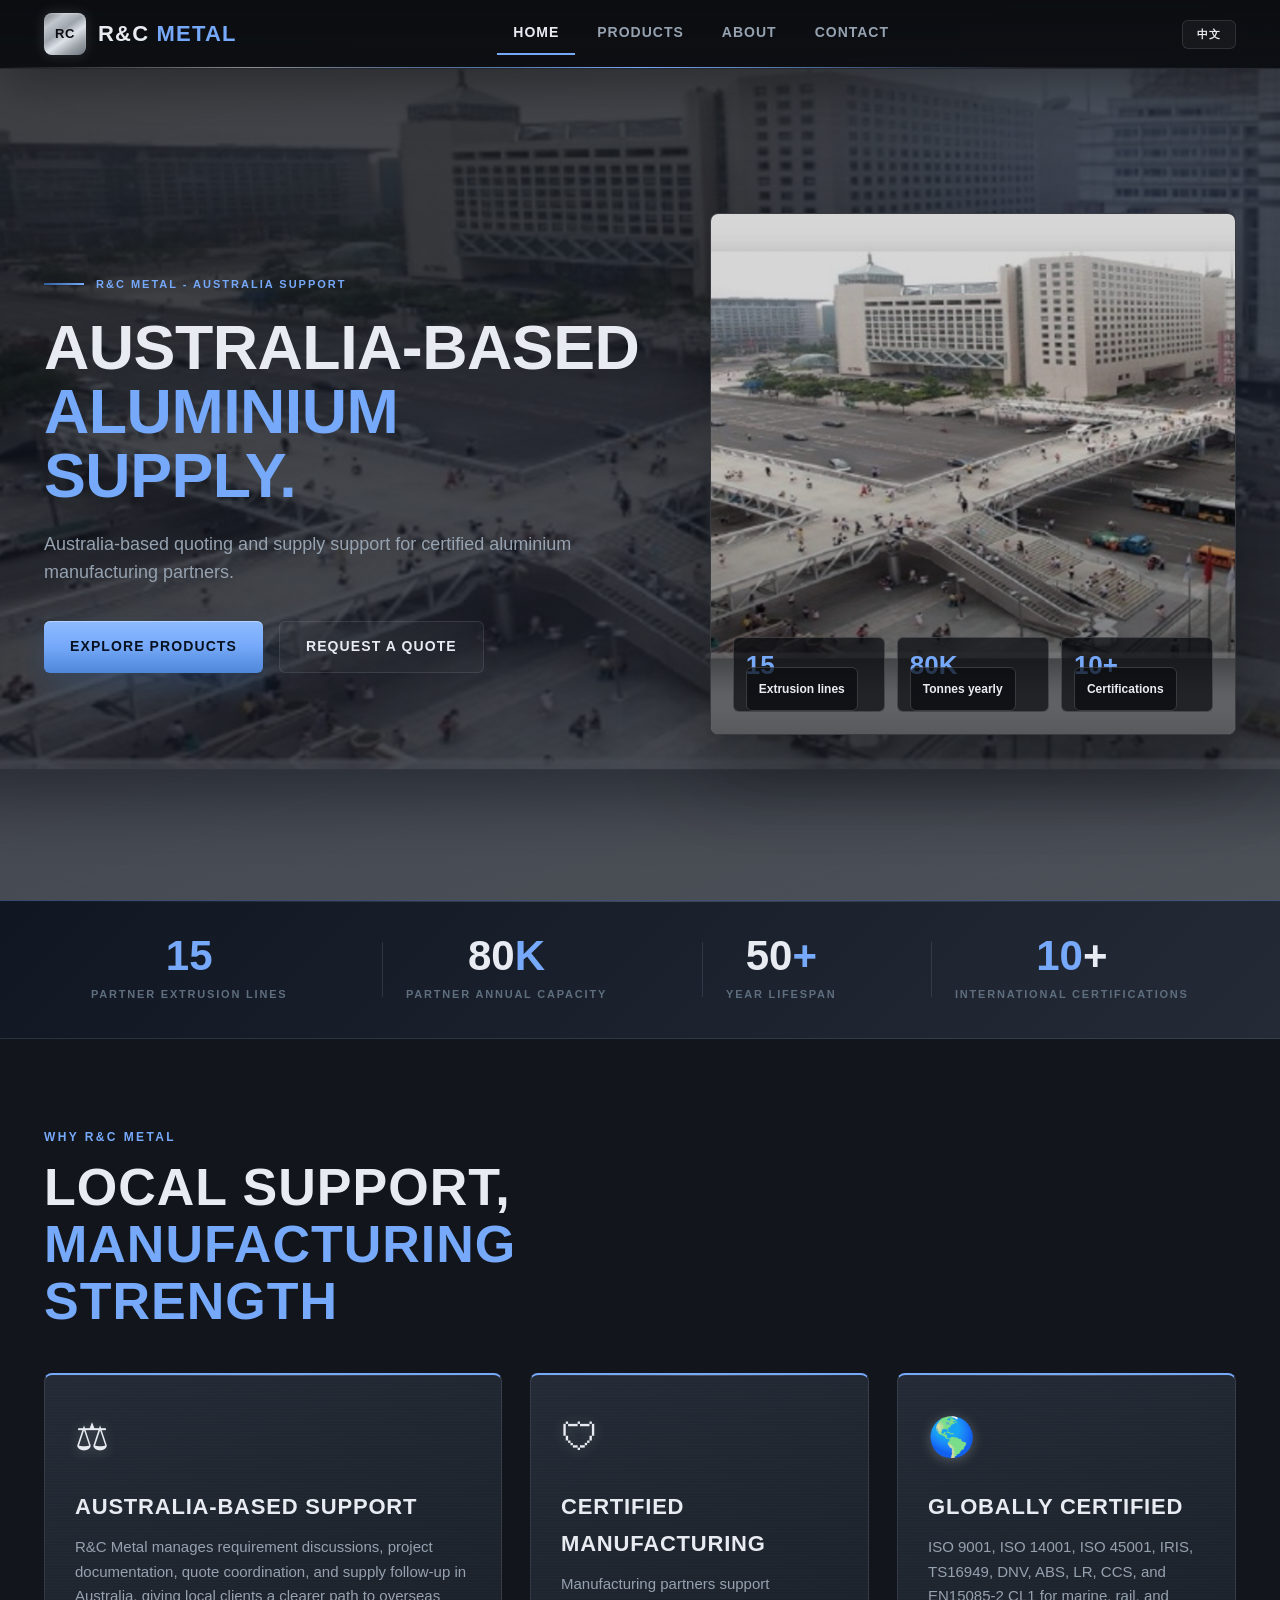
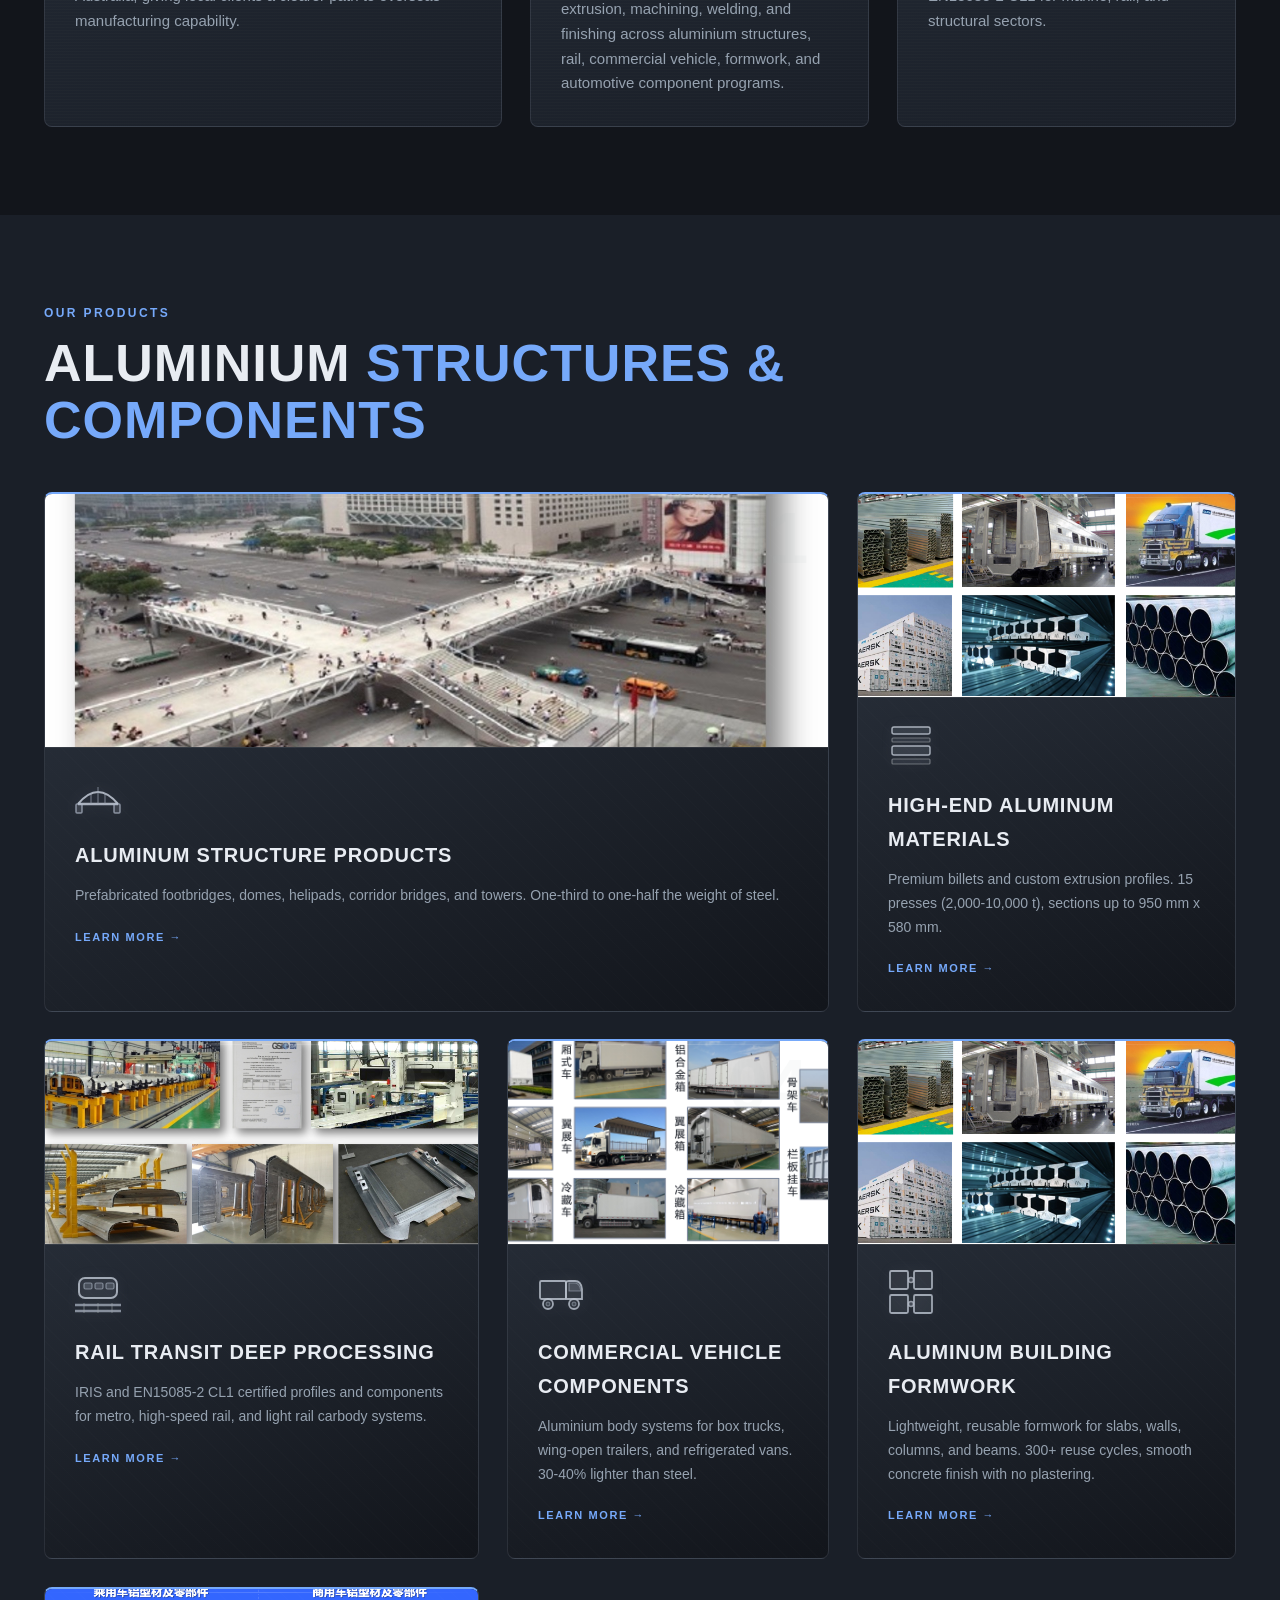
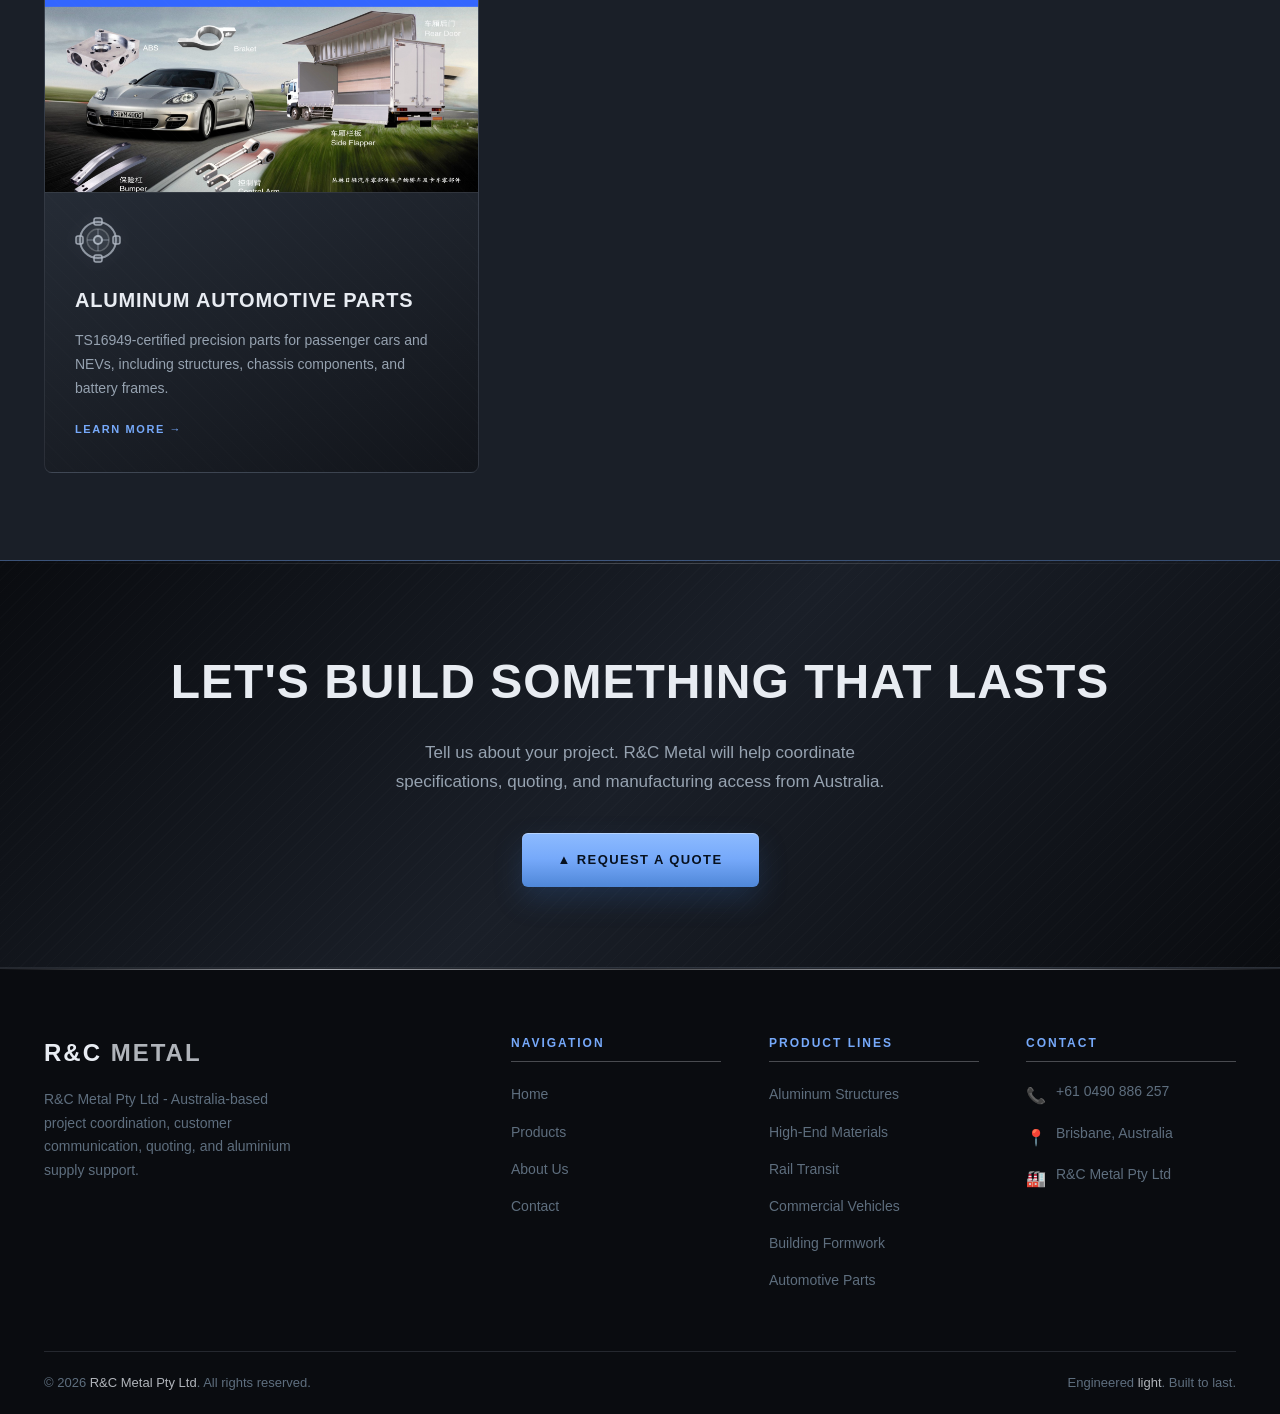
==== commit a739a1bb: "Redesign website UI with taste pass" ====
--- a/index.html
+++ b/index.html
@@ -3,28 +3,28 @@
 <head>
   <meta charset="UTF-8" />
   <meta name="viewport" content="width=device-width, initial-scale=1.0" />
-  <title>R&C Metal Pty Ltd — Australia-Based Aluminium Project Support</title>
+  <title>R&C Metal Pty Ltd - Australia-Based Aluminium Project Support</title>
   <meta name="description" content="R&C Metal Pty Ltd provides Australia-based project coordination, customer support, quoting, and supply access for certified aluminium structures and components." />
   <link rel="stylesheet" href="style.css" />
   <style>
     .hero {
-      min-height: 100vh;
+      min-height: 100dvh;
       background:
-        repeating-linear-gradient(0deg, transparent, transparent 80px, rgba(176,180,186,0.04) 80px, rgba(176,180,186,0.04) 81px),
-        repeating-linear-gradient(90deg, transparent, transparent 80px, rgba(176,180,186,0.04) 80px, rgba(176,180,186,0.04) 81px),
-        linear-gradient(160deg, var(--bg-darkest) 0%, var(--bg-dark) 40%, var(--bg-mid) 100%);
+        radial-gradient(circle at 85% 28%, rgba(118,169,250,0.16), transparent 28%),
+        linear-gradient(160deg, var(--bg-darkest) 0%, #10151F 48%, var(--bg-mid) 100%);
       display: flex;
       align-items: center;
       position: relative;
       overflow: hidden;
+      padding: 104px 0 56px;
     }
     /* Chrome shimmer line across hero bottom */
     .hero::before {
       content: '';
       position: absolute;
       bottom: -1px; left: 0; right: 0;
-      height: 2px;
-      background: linear-gradient(90deg, transparent, var(--silver-primary), var(--silver-bright), var(--silver-primary), transparent);
+      height: 1px;
+      background: linear-gradient(90deg, transparent, var(--accent), var(--silver-bright), var(--accent), transparent);
     }
     /* Subtle diagonal brushed-metal overlay */
     .hero::after {
@@ -40,62 +40,92 @@
       );
       pointer-events: none;
     }
-    .hero-content { position: relative; z-index: 2; max-width: 760px; }
-    .hero-eyebrow { display: flex; align-items: center; gap: 12px; margin-bottom: 28px; }
-    .hero-eyebrow-line { width: 48px; height: 2px; background: linear-gradient(90deg, var(--silver-dark), var(--silver-primary)); }
-    .hero-eyebrow span { font-family: var(--font-accent); font-size: 11px; font-weight: 700; letter-spacing: 4px; text-transform: uppercase; color: var(--silver-primary); }
-    .hero h1 { font-family: var(--font-heading); font-size: clamp(42px,6vw,80px); font-weight: 800; line-height: 1.05; letter-spacing: -1px; color: var(--text-primary); margin-bottom: 28px; text-transform: uppercase; }
-    .hero h1 span { color: var(--silver-primary); display: block; }
-    .hero p { font-size: 18px; color: var(--text-secondary); line-height: 1.75; max-width: 580px; margin-bottom: 44px; }
+    .hero .container { display: grid; grid-template-columns: minmax(0, 0.95fr) minmax(360px, 0.82fr); gap: 56px; align-items: center; position: relative; z-index: 2; }
+    .hero-content { position: relative; z-index: 2; max-width: 720px; }
+    .hero-eyebrow { display: flex; align-items: center; gap: 12px; margin-bottom: 22px; }
+    .hero-eyebrow-line { width: 40px; height: 2px; background: linear-gradient(90deg, var(--accent-dark), var(--accent)); }
+    .hero-eyebrow span { font-family: var(--font-accent); font-size: 11px; font-weight: 800; letter-spacing: 2px; text-transform: uppercase; color: var(--accent); }
+    .hero h1 { font-family: var(--font-heading); font-size: clamp(42px,4.9vw,66px); font-weight: 800; line-height: 1.02; letter-spacing: -0.5px; color: var(--text-primary); margin-bottom: 22px; text-transform: uppercase; max-width: 12.8em; }
+    .hero h1 span { color: var(--accent); display: block; }
+    .hero p { font-size: 18px; color: var(--text-secondary); line-height: 1.6; max-width: 560px; margin-bottom: 34px; }
     .hero-actions { display: flex; gap: 16px; flex-wrap: wrap; }
-
-    /* Polished chrome badge */
-    .hero-badge {
-      position: absolute; right: 80px; bottom: 100px;
-      width: 160px; height: 160px; border-radius: 50%;
-      background: radial-gradient(circle at 38% 38%, var(--bg-panel), var(--bg-darkest));
-      border: 2px solid var(--border-silver);
-      box-shadow: 0 0 24px rgba(176,180,186,0.12), inset 0 1px 2px rgba(255,255,255,0.08);
-      display: flex; align-items: center; justify-content: center; flex-direction: column; gap: 4px;
-    }
-    .hero-badge-text { font-family: var(--font-accent); font-size: 10px; font-weight: 700; letter-spacing: 3px; text-transform: uppercase; color: var(--silver-primary); }
-    .hero-badge-num { font-family: var(--font-heading); font-size: 36px; font-weight: 800; color: var(--text-primary); line-height: 1; }
-    .hero-badge-sub { font-size: 11px; color: var(--text-muted); }
-    @media (max-width: 900px) { .hero-badge { display: none; } }
+    .hero-media {
+      min-height: 520px;
+      border: 1px solid rgba(176,180,186,0.28);
+      border-radius: var(--radius-md);
+      background: var(--bg-darkest);
+      box-shadow: 0 32px 80px rgba(0,0,0,0.36);
+      overflow: hidden;
+      position: relative;
+    }
+    .hero-media img { width: 100%; height: 100%; min-height: 520px; object-fit: cover; display: block; opacity: 0.84; }
+    .hero-media::after {
+      content: '';
+      position: absolute;
+      inset: 0;
+      background: linear-gradient(180deg, transparent 38%, rgba(10,12,16,0.62) 100%);
+      pointer-events: none;
+    }
+    .hero-fact {
+      position: absolute;
+      left: 22px;
+      right: 22px;
+      bottom: 22px;
+      z-index: 2;
+      display: grid;
+      grid-template-columns: repeat(3, 1fr);
+      gap: 12px;
+    }
+    .hero-fact span {
+      padding: 14px 12px;
+      background: rgba(10,12,16,0.72);
+      border: 1px solid rgba(216,220,226,0.2);
+      border-radius: var(--radius-sm);
+      color: var(--text-primary);
+      font-family: var(--font-accent);
+      font-size: 12px;
+      font-weight: 700;
+      line-height: 1.25;
+    }
+    .hero-fact strong { display: block; color: var(--accent); font-family: var(--font-heading); font-size: 26px; line-height: 1; margin-bottom: 4px; }
 
     /* Steel stats bar */
-    .stats-bar { background: linear-gradient(135deg, var(--bg-panel) 0%, var(--bg-light) 100%); border-top: 2px solid var(--silver-primary); border-bottom: 1px solid var(--border-steel); padding: 40px 0; position: relative; overflow: hidden; }
+    .stats-bar { background: linear-gradient(135deg, #111722 0%, var(--bg-light) 100%); border-top: 1px solid rgba(118,169,250,0.35); border-bottom: 1px solid var(--border-steel); padding: 34px 0; position: relative; overflow: hidden; }
     .stats-bar::after { content: ''; position: absolute; top: 0; left: 0; right: 0; height: 1px; background: linear-gradient(90deg, transparent, rgba(255,255,255,0.18), transparent); }
     .stats-inner { display: flex; justify-content: space-around; align-items: center; flex-wrap: wrap; gap: 24px; }
     .stat { text-align: center; position: relative; }
     .stat + .stat::before { content: ''; position: absolute; left: -24px; top: 10%; height: 80%; width: 1px; background: var(--border-steel); }
     .stat-num { font-family: var(--font-heading); font-size: 42px; font-weight: 800; color: var(--text-primary); line-height: 1; display: block; }
-    .stat-num em { font-style: normal; color: var(--silver-primary); }
-    .stat-label { font-family: var(--font-accent); font-size: 11px; font-weight: 600; letter-spacing: 3px; text-transform: uppercase; color: var(--text-muted); margin-top: 8px; display: block; }
+    .stat-num em { font-style: normal; color: var(--accent); }
+    .stat-label { font-family: var(--font-accent); font-size: 11px; font-weight: 700; letter-spacing: 1.8px; text-transform: uppercase; color: var(--text-muted); margin-top: 8px; display: block; }
 
     .why-section { padding: var(--section-pad); background: var(--bg-dark); }
     .products-section { padding: var(--section-pad); background: var(--bg-mid); }
 
     /* Product cards */
-    .product-card { background: linear-gradient(160deg, var(--bg-panel) 0%, var(--bg-dark) 100%); border: 1px solid var(--border-steel); border-top: 3px solid var(--silver-primary); padding: 36px 32px; position: relative; overflow: hidden; transition: transform 0.2s ease, box-shadow 0.2s ease; }
+    .why-section .grid-3 { grid-template-columns: 1.15fr 0.85fr 0.85fr; }
+    .why-section .card:first-child { min-height: 100%; }
+    .products-section .grid-3 { grid-template-columns: 1.15fr 0.85fr 1fr; align-items: stretch; }
+    .products-section .product-card:first-child { grid-column: span 2; }
+    .product-card { background: linear-gradient(160deg, var(--bg-panel) 0%, var(--bg-dark) 100%); border: 1px solid var(--border-steel); border-top: 2px solid var(--accent); border-radius: var(--radius-md); padding: 30px; position: relative; overflow: hidden; transition: transform 0.2s ease, box-shadow 0.2s ease; }
     .product-card::before { content: ''; position: absolute; inset: 0; background: repeating-linear-gradient(45deg, transparent, transparent 10px, rgba(255,255,255,0.006) 10px, rgba(255,255,255,0.006) 11px); pointer-events: none; }
     /* Chrome top-edge highlight */
     .product-card::after { content: ''; position: absolute; top: 3px; left: 0; right: 0; height: 1px; background: linear-gradient(90deg, transparent, rgba(255,255,255,0.16), transparent); pointer-events: none; }
-    .product-card:hover { transform: translateY(-4px); box-shadow: 0 12px 40px rgba(0,0,0,0.5), 0 0 0 1px var(--silver-dark); }
+    .product-card:hover { transform: translateY(-3px); box-shadow: 0 18px 42px rgba(0,0,0,0.38), 0 0 0 1px rgba(118,169,250,0.36); }
     .product-num { font-family: var(--font-heading); font-size: 72px; font-weight: 800; color: rgba(176,180,186,0.07); line-height: 1; position: absolute; top: 8px; right: 20px; user-select: none; }
     .product-icon { font-size: 40px; margin-bottom: 20px; display: block; }
     .product-icon svg { width: 46px; height: 46px; display: block; opacity: 0.86; filter: drop-shadow(0 0 8px rgba(176,185,200,0.18)); }
-    .product-card h3 { font-family: var(--font-heading); font-size: 20px; font-weight: 700; letter-spacing: 1.5px; text-transform: uppercase; color: var(--text-primary); margin-bottom: 12px; position: relative; }
+    .product-card h3 { font-family: var(--font-heading); font-size: 20px; font-weight: 700; letter-spacing: 0.8px; text-transform: uppercase; color: var(--text-primary); margin-bottom: 12px; position: relative; }
     .product-card p { font-size: 14px; color: var(--text-secondary); line-height: 1.7; position: relative; }
-    .product-card .card-link { display: inline-flex; align-items: center; gap: 8px; margin-top: 20px; font-family: var(--font-accent); font-size: 11px; font-weight: 700; letter-spacing: 2.5px; text-transform: uppercase; color: var(--silver-primary); text-decoration: none; position: relative; transition: gap 0.2s; }
-    .product-card .card-link:hover { gap: 14px; color: var(--silver-light); }
+    .product-card .card-link { display: inline-flex; align-items: center; gap: 8px; margin-top: 20px; font-family: var(--font-accent); font-size: 11px; font-weight: 800; letter-spacing: 1.6px; text-transform: uppercase; color: var(--accent); text-decoration: none; position: relative; transition: gap 0.2s; }
+    .product-card .card-link:hover { gap: 14px; color: var(--rust-light); }
 
     /* Steel CTA band */
     .cta-band {
       background:
         repeating-linear-gradient(-45deg, transparent, transparent 8px, rgba(255,255,255,0.010) 8px, rgba(255,255,255,0.010) 9px),
         linear-gradient(135deg, #0A0C10 0%, var(--bg-mid) 50%, #0A0C10 100%);
-      border-top: 2px solid var(--silver-primary);
+      border-top: 1px solid rgba(118,169,250,0.42);
       border-bottom: 1px solid var(--border-steel);
       padding: 80px 0;
       text-align: center;
@@ -104,18 +134,18 @@
     }
     /* Chrome highlight at top */
     .cta-band::before { content: ''; position: absolute; top: 2px; left: 0; right: 0; height: 1px; background: linear-gradient(90deg, transparent, rgba(255,255,255,0.20), transparent); }
-    .cta-band h2 { font-family: var(--font-heading); font-size: clamp(28px,4vw,48px); font-weight: 800; letter-spacing: 2px; text-transform: uppercase; color: var(--text-primary); margin-bottom: 16px; }
+    .cta-band h2 { font-family: var(--font-heading); font-size: clamp(28px,4vw,48px); font-weight: 800; letter-spacing: 1px; text-transform: uppercase; color: var(--text-primary); margin-bottom: 16px; }
     .cta-band p { font-size: 17px; color: var(--text-secondary); margin-bottom: 36px; max-width: 520px; margin-left: auto; margin-right: auto; }
     .btn-chrome {
-      background: linear-gradient(145deg, #7C8088 0%, #C4CAD2 35%, #A2A8B0 55%, #666C74 100%);
-      color: #0A0C10;
-      font-family: var(--font-accent); font-size: 13px; font-weight: 700; letter-spacing: 3px; text-transform: uppercase;
+      background: linear-gradient(180deg, #8DBBFF 0%, var(--accent) 48%, #4F87D8 100%);
+      color: #07111F;
+      font-family: var(--font-accent); font-size: 13px; font-weight: 800; letter-spacing: 1.4px; text-transform: uppercase;
       padding: 16px 36px; text-decoration: none; display: inline-flex; align-items: center; gap: 10px;
-      box-shadow: 0 4px 16px rgba(176,180,186,0.20), inset 0 1px 0 rgba(255,255,255,0.30);
+      box-shadow: 0 12px 28px rgba(47,95,157,0.28), inset 0 1px 0 rgba(255,255,255,0.36);
       transition: all 0.2s;
-      clip-path: polygon(8px 0%, 100% 0%, calc(100% - 8px) 100%, 0% 100%);
-    }
-    .btn-chrome:hover { background: linear-gradient(145deg, #909498 0%, #D4D8DF 35%, #B2B8C0 55%, #787C84 100%); box-shadow: 0 6px 24px rgba(176,180,186,0.30); transform: translateY(-2px); }
+      border-radius: var(--radius-sm);
+    }
+    .btn-chrome:hover { background: linear-gradient(180deg, #A5CBFF 0%, #86B7FF 48%, #5B94E8 100%); box-shadow: 0 16px 34px rgba(47,95,157,0.36); transform: translateY(-2px); }
 
     @media (max-width: 680px) { .stats-inner { gap: 32px 16px; } .stat + .stat::before { display: none; } }
 
@@ -131,19 +161,29 @@
     .card-img {
       width: calc(100% + 64px);
       margin: -36px -32px 24px;
-      height: 200px;
+      height: 210px;
       object-fit: cover;
       display: block;
+      border-bottom: 1px solid rgba(255,255,255,0.08);
+    }
+    .products-section .product-card:first-child .card-img { height: 260px; }
+    @media (max-width: 1020px) {
+      .hero .container { grid-template-columns: 1fr; gap: 34px; }
+      .hero-media { min-height: 360px; }
+      .hero-media img { min-height: 360px; }
+      .why-section .grid-3,
+      .products-section .grid-3 { grid-template-columns: 1fr 1fr; }
+      .products-section .product-card:first-child { grid-column: span 2; }
     }
     @media (max-width: 680px) {
       .hero {
-        min-height: 900px;
+        min-height: auto;
         align-items: flex-start;
-        padding-top: 150px;
+        padding-top: 104px;
       }
       .hero-content {
-        max-width: 100%;
-        width: calc(100vw - 36px);
+        max-width: 32ch;
+        width: 100%;
         overflow: hidden;
       }
       .hero-eyebrow {
@@ -167,7 +207,7 @@
         letter-spacing: 0;
         line-height: 1.12;
         overflow-wrap: anywhere;
-        max-width: calc(100vw - 36px);
+        max-width: 100%;
       }
       .hero h1 span {
         display: block;
@@ -177,9 +217,12 @@
       .hero p {
         font-size: 16px;
         line-height: 1.65;
-        max-width: calc(100vw - 36px);
+        max-width: 100%;
         overflow-wrap: break-word;
       }
+      .hero-media { min-height: 320px; }
+      .hero-media img { min-height: 320px; }
+      .hero-fact { grid-template-columns: 1fr; }
       .hero-actions {
         display: grid;
         grid-template-columns: 1fr;
@@ -189,6 +232,10 @@
       .hero-actions .btn {
         max-width: 100%;
       }
+      .why-section .grid-3,
+      .products-section .grid-3 { grid-template-columns: 1fr; }
+      .products-section .product-card:first-child { grid-column: auto; }
+      .products-section .product-card:first-child .card-img { height: 210px; }
     }
     @media (max-width: 380px) {
       .hero h1 { font-size: 29px; }
@@ -222,19 +269,22 @@
       <div class="hero-content">
         <div class="hero-eyebrow">
           <div class="hero-eyebrow-line"></div>
-          <span data-zh="R&amp;C Metal Pty Ltd &middot; 澳洲本地项目对接">R&amp;C Metal Pty Ltd &middot; Australia-Based Project Support</span>
-        </div>
-        <h1 data-zh="澳洲对接 <span>认证铝合金制造资源</span>">Local Support For <span>Certified Aluminium Supply.</span></h1>
-        <p data-zh="R&amp;C Metal Pty Ltd 在澳洲负责项目对接、客户沟通、报价协调与供应支持，并连接具备15条挤压线、8万吨年产能及10+项国际认证的铝合金制造合作方。">R&amp;C Metal Pty Ltd provides Australia-based project coordination, customer communication, quoting, and supply support, connecting clients with certified aluminium manufacturing partners operating 15 extrusion lines, 80,000 t annual capacity, and 10+ international certifications.</p>
+          <span data-zh="R&amp;C Metal - 澳洲项目对接">R&amp;C Metal - Australia Support</span>
+        </div>
+        <h1 data-zh="澳洲本地 <span>铝合金供应</span>">Australia-Based <span>Aluminium Supply.</span></h1>
+        <p data-zh="澳洲本地报价与供应支持，对接具备认证体系的中国铝合金制造合作方。">Australia-based quoting and supply support for certified aluminium manufacturing partners.</p>
         <div class="hero-actions">
-          <a href="services.html" class="btn btn-primary" data-zh="&#9649; 浏览产品">&#9649; Explore Products</a>
+          <a href="services.html" class="btn btn-primary" data-zh="浏览产品">Explore Products</a>
           <a href="contact.html" class="btn btn-outline" data-zh="申请报价">Request a Quote</a>
         </div>
       </div>
-      <div class="hero-badge">
-        <span class="hero-badge-text" data-zh="年产能">Capacity</span>
-        <span class="hero-badge-num">80K</span>
-        <span class="hero-badge-sub" data-zh="吨/年">Tons / Year</span>
+      <div class="hero-media" aria-hidden="true">
+        <img src="images/铝合金人行天桥  .jpg" alt="">
+        <div class="hero-fact">
+          <span><strong>15</strong><span data-zh="挤压线">Extrusion lines</span></span>
+          <span><strong>80K</strong><span data-zh="吨年产能">Tonnes yearly</span></span>
+          <span><strong>10+</strong><span data-zh="国际认证">Certifications</span></span>
+        </div>
       </div>
     </div>
   </section>
@@ -283,7 +333,7 @@
         <div class="card">
           <span class="card-icon">&#127758;</span>
           <h3 data-zh="国际认证">Globally Certified</h3>
-          <p data-zh="ISO 9001 &middot; ISO 14001 &middot; ISO 45001 &middot; IRIS &middot; TS16949 &middot; DNV &middot; ABS &middot; LR &middot; CCS &middot; EN15085-2 CL1——满足船舶、轨道和结构领域最严格的国际标准。">ISO 9001 &middot; ISO 14001 &middot; ISO 45001 &middot; IRIS &middot; TS16949 &middot; DNV &middot; ABS &middot; LR &middot; CCS &middot; EN15085-2 CL1 — meeting the strictest international standards across marine, rail, and structural sectors.</p>
+          <p data-zh="ISO 9001、ISO 14001、ISO 45001、IRIS、TS16949、DNV、ABS、LR、CCS及EN15085-2 CL1，满足船舶、轨道和结构领域的严格国际标准。">ISO 9001, ISO 14001, ISO 45001, IRIS, TS16949, DNV, ABS, LR, CCS, and EN15085-2 CL1 for marine, rail, and structural sectors.</p>
         </div>
       </div>
     </div>
@@ -303,7 +353,7 @@
           <img src="images/铝合金人行天桥  .jpg" alt="Aluminium footbridge and structural products" class="card-img">
           <span class="product-icon"><svg viewBox="0 0 46 46" xmlns="http://www.w3.org/2000/svg" aria-hidden="true"><line x1="3" y1="32" x2="43" y2="32" stroke="rgba(210,218,230,0.9)" stroke-width="2.5"/><path d="M3 32 Q23 8 43 32" stroke="rgba(210,218,230,0.9)" stroke-width="2" fill="none"/><line x1="16" y1="21" x2="16" y2="32" stroke="rgba(176,185,200,0.6)" stroke-width="1.2"/><line x1="23" y1="15" x2="23" y2="32" stroke="rgba(176,185,200,0.6)" stroke-width="1.2"/><line x1="30" y1="21" x2="30" y2="32" stroke="rgba(176,185,200,0.6)" stroke-width="1.2"/><rect x="1" y="32" width="6" height="9" rx="1" fill="rgba(176,185,200,0.18)" stroke="rgba(200,210,225,0.7)" stroke-width="1.5"/><rect x="39" y="32" width="6" height="9" rx="1" fill="rgba(176,185,200,0.18)" stroke="rgba(200,210,225,0.7)" stroke-width="1.5"/></svg></span>
           <h3 data-zh="铝结构产品板块">Aluminum Structure Products</h3>
-          <p data-zh="预制铝合金结构产品——人行天桥、空间穹顶、直升机停机坪、连廊天桥及瞭望塔。重量仅为钢结构的1/3至1/2，使用寿命30至50年以上。">Prefabricated aluminium structures — footbridges, domes, helipads, corridor bridges, and towers. One-third to one-half the weight of steel, 30–50+ year service life.</p>
+          <p data-zh="预制铝合金结构产品：人行天桥、空间穹顶、直升机停机坪、连廊天桥及瞭望塔。重量仅为钢结构的1/3至1/2，使用寿命30至50年以上。">Prefabricated footbridges, domes, helipads, corridor bridges, and towers. One-third to one-half the weight of steel.</p>
           <a href="services.html" class="card-link" data-zh="了解更多 &rarr;">Learn more &rarr;</a>
         </div>
 
@@ -312,7 +362,7 @@
           <img src="images/高端铝材料.png" alt="High-end aluminium extrusion profiles and billets" class="card-img">
           <span class="product-icon"><svg viewBox="0 0 46 46" xmlns="http://www.w3.org/2000/svg" aria-hidden="true"><rect x="4" y="5" width="38" height="7" rx="2" fill="rgba(176,185,200,0.15)" stroke="rgba(210,218,230,0.85)" stroke-width="1.5"/><rect x="4" y="16" width="38" height="4" rx="1" fill="rgba(176,185,200,0.1)" stroke="rgba(176,180,186,0.6)" stroke-width="1.2"/><rect x="4" y="24" width="38" height="9" rx="2" fill="rgba(176,185,200,0.15)" stroke="rgba(210,218,230,0.85)" stroke-width="1.5"/><rect x="4" y="37" width="38" height="5" rx="1" fill="rgba(176,185,200,0.1)" stroke="rgba(176,180,186,0.6)" stroke-width="1.2"/><line x1="4" y1="5" x2="42" y2="5" stroke="rgba(255,255,255,0.16)" stroke-width="0.8"/><line x1="4" y1="24" x2="42" y2="24" stroke="rgba(255,255,255,0.12)" stroke-width="0.8"/></svg></span>
           <h3 data-zh="高端铝材料板块">High-End Aluminum Materials</h3>
-          <p data-zh="优质铝合金铸锭及定制挤压型材，15台压机（2000–10000吨），截面最大950mm×580mm，长度最长30m。">Premium billets and custom extrusion profiles. 15 presses (2,000–10,000 t), sections up to 950 mm × 580 mm, lengths to 30 m.</p>
+          <p data-zh="优质铝合金铸锭及定制挤压型材，15台压机（2000-10000吨），截面最大950mm×580mm，长度最长30m。">Premium billets and custom extrusion profiles. 15 presses (2,000-10,000 t), sections up to 950 mm x 580 mm.</p>
           <a href="services.html" class="card-link" data-zh="了解更多 &rarr;">Learn more &rarr;</a>
         </div>
 
@@ -330,7 +380,7 @@
           <img src="images/铝合金商用车.png" alt="Aluminium commercial vehicle body systems" class="card-img">
           <span class="product-icon"><svg viewBox="0 0 46 46" xmlns="http://www.w3.org/2000/svg" aria-hidden="true"><rect x="2" y="12" width="26" height="18" rx="1.5" fill="rgba(176,185,200,0.09)" stroke="rgba(210,218,230,0.85)" stroke-width="1.8"/><path d="M 28 25 L 28 14 Q 28 12 31 12 L 37 12 Q 43 12 44 20 L 44 30 L 28 30 Z" fill="rgba(176,185,200,0.1)" stroke="rgba(210,218,230,0.85)" stroke-width="1.8"/><path d="M 31 14 L 31 22 L 43 22 L 42 18 Q 40 14 37 14 Z" fill="rgba(176,185,200,0.22)" stroke="rgba(200,210,225,0.5)" stroke-width="1.2"/><circle cx="10" cy="35" r="5" fill="rgba(176,185,200,0.09)" stroke="rgba(210,218,230,0.82)" stroke-width="1.8"/><circle cx="10" cy="35" r="2" fill="rgba(176,185,200,0.2)" stroke="rgba(200,210,225,0.5)" stroke-width="1"/><circle cx="36" cy="35" r="5" fill="rgba(176,185,200,0.09)" stroke="rgba(210,218,230,0.82)" stroke-width="1.8"/><circle cx="36" cy="35" r="2" fill="rgba(176,185,200,0.2)" stroke="rgba(200,210,225,0.5)" stroke-width="1"/></svg></span>
           <h3 data-zh="铝合金商用车板块">Commercial Vehicle Components</h3>
-          <p data-zh="箱式货车、翼开启式半挂车及冷藏运输车铝合金车身系统——自重降低30–40%，直接提升净载货量。">Aluminium body systems for box trucks, wing-open trailers, and refrigerated vans — 30–40% lighter than steel, maximising payload.</p>
+          <p data-zh="箱式货车、翼开启式半挂车及冷藏运输车铝合金车身系统，自重降低30-40%，直接提升净载货量。">Aluminium body systems for box trucks, wing-open trailers, and refrigerated vans. 30-40% lighter than steel.</p>
           <a href="services.html" class="card-link" data-zh="了解更多 &rarr;">Learn more &rarr;</a>
         </div>
 
@@ -348,7 +398,7 @@
           <img src="images/铝汽车零部件.png" alt="Precision aluminium automotive and NEV parts" class="card-img">
           <span class="product-icon"><svg viewBox="0 0 46 46" xmlns="http://www.w3.org/2000/svg" aria-hidden="true"><circle cx="23" cy="23" r="18" fill="rgba(176,185,200,0.05)" stroke="rgba(210,218,230,0.72)" stroke-width="2"/><circle cx="23" cy="23" r="11" fill="rgba(176,185,200,0.08)" stroke="rgba(176,180,186,0.42)" stroke-width="1.5"/><circle cx="23" cy="23" r="4" fill="rgba(176,185,200,0.2)" stroke="rgba(210,218,230,0.85)" stroke-width="2"/><rect x="19" y="1" width="8" height="7" rx="2" fill="rgba(176,185,200,0.22)" stroke="rgba(210,218,230,0.8)" stroke-width="1.5"/><rect x="19" y="38" width="8" height="7" rx="2" fill="rgba(176,185,200,0.22)" stroke="rgba(210,218,230,0.8)" stroke-width="1.5"/><rect x="1" y="19" width="7" height="8" rx="2" fill="rgba(176,185,200,0.22)" stroke="rgba(210,218,230,0.8)" stroke-width="1.5"/><rect x="38" y="19" width="7" height="8" rx="2" fill="rgba(176,185,200,0.22)" stroke="rgba(210,218,230,0.8)" stroke-width="1.5"/><line x1="23" y1="12" x2="23" y2="19" stroke="rgba(200,210,225,0.4)" stroke-width="1.5"/><line x1="23" y1="27" x2="23" y2="34" stroke="rgba(200,210,225,0.4)" stroke-width="1.5"/><line x1="12" y1="23" x2="19" y2="23" stroke="rgba(200,210,225,0.4)" stroke-width="1.5"/><line x1="27" y1="23" x2="34" y2="23" stroke="rgba(200,210,225,0.4)" stroke-width="1.5"/></svg></span>
           <h3 data-zh="铝汽车零部件板块">Aluminum Automotive Parts</h3>
-          <p data-zh="依托TS16949质量管理体系，为乘用车及新能源汽车生产精密铝合金车身结构件、底盘零件及NEV电池框架。">TS16949-certified precision parts for passenger cars and NEVs — body structures, chassis components, and battery frame modules.</p>
+          <p data-zh="依托TS16949质量管理体系，为乘用车及新能源汽车生产精密铝合金车身结构件、底盘零件及NEV电池框架。">TS16949-certified precision parts for passenger cars and NEVs, including structures, chassis components, and battery frames.</p>
           <a href="services.html" class="card-link" data-zh="了解更多 &rarr;">Learn more &rarr;</a>
         </div>
 
@@ -369,7 +419,7 @@
       <div class="footer-grid">
         <div class="footer-brand">
           <span class="logo-text" data-zh="R&amp;C <span>金属</span>">R&amp;C <span>Metal</span></span>
-          <p data-zh="R&amp;C Metal Pty Ltd — 澳洲本地项目对接、客户沟通、报价协调与铝合金产品供应支持。">R&amp;C Metal Pty Ltd — Australia-based project coordination, customer communication, quoting, and aluminium supply support.</p>
+          <p data-zh="R&amp;C Metal Pty Ltd - 澳洲本地项目对接、客户沟通、报价协调与铝合金产品供应支持。">R&amp;C Metal Pty Ltd - Australia-based project coordination, customer communication, quoting, and aluminium supply support.</p>
         </div>
         <div class="footer-col">
           <h4 data-zh="导航">Navigation</h4>
--- a/style.css
+++ b/style.css
@@ -1,10 +1,7 @@
 /* ============================================================
-   R&C METAL PTY LTD — INDUSTRIAL SILVER & STEEL THEME
-   style.css — Shared Stylesheet
+   R&C METAL PTY LTD - INDUSTRIAL SILVER & STEEL THEME
+   style.css - Shared Stylesheet
    ============================================================ */
-
-/* ─── GOOGLE FONTS ─────────────────────────────────────────── */
-@import url('https://fonts.googleapis.com/css2?family=Oswald:wght@400;500;600;700&family=Roboto:wght@300;400;500&family=Rajdhani:wght@400;500;600;700&display=swap');
 
 /* ─── DESIGN TOKENS ─────────────────────────────────────────── */
 :root {
@@ -21,19 +18,23 @@
   --silver-light:   #D8DCE2;   /* bright chrome highlight      */
   --silver-glow:    rgba(176, 180, 186, 0.20);
   --silver-bright:  #EDF0F4;   /* specular white-silver        */
-
-  /* Aliases — keeps all inline HTML var() references working  */
-  --rust-primary: var(--silver-primary);
-  --rust-dark:    var(--silver-dark);
-  --rust-light:   var(--silver-light);
-  --rust-glow:    var(--silver-glow);
+  --accent:         #76A9FA;
+  --accent-dark:    #2F5F9D;
+  --accent-soft:    rgba(118, 169, 250, 0.14);
+  --accent-glow:    rgba(118, 169, 250, 0.24);
+
+  /* Aliases - keeps all inline HTML var() references working  */
+  --rust-primary: var(--accent);
+  --rust-dark:    var(--accent-dark);
+  --rust-light:   #B9D5FF;
+  --rust-glow:    var(--accent-glow);
 
   /* Metal tones */
   --steel:        #7A8592;
   --steel-light:  #A8B4C0;
   --rivet:        #50606E;
 
-  /* Text — cool-toned */
+  /* Text - cool-toned */
   --text-primary:   #E8ECF2;
   --text-secondary: #96A2B0;
   --text-muted:     #5E6E7E;
@@ -44,13 +45,15 @@
   --border-steel:  rgba(120, 132, 148, 0.24);
 
   /* Typography */
-  --font-heading: 'Oswald', 'Rajdhani', sans-serif;
-  --font-body:    'Roboto', sans-serif;
-  --font-accent:  'Rajdhani', sans-serif;
+  --font-heading: "Aptos Display", "Arial Narrow", "Helvetica Neue", Arial, sans-serif;
+  --font-body:    "Aptos", "Segoe UI", Roboto, Arial, sans-serif;
+  --font-accent:  "Aptos", "Segoe UI", Roboto, Arial, sans-serif;
+  --radius-sm: 6px;
+  --radius-md: 8px;
 
   /* Spacing */
-  --section-pad: 90px 0;
-  --container:   1180px;
+  --section-pad: 88px 0;
+  --container:   1240px;
 }
 
 /* ─── RESET & BASE ──────────────────────────────────────────── */
@@ -65,11 +68,12 @@
   line-height: 1.7;
   min-height: 100vh;
   overflow-x: hidden;
+  text-rendering: optimizeLegibility;
 }
 
 /* ─── METALLIC TEXTURE PATTERNS ─────────────────────────────── */
 
-/* Brushed aluminium — fine horizontal grain */
+/* Brushed aluminium - fine horizontal grain */
 .texture-brushed {
   background-image:
     repeating-linear-gradient(
@@ -139,10 +143,7 @@
   border-bottom: 1px solid var(--border-steel);
   backdrop-filter: blur(10px);
   -webkit-backdrop-filter: blur(10px);
-  box-shadow:
-    0 4px 24px rgba(0,0,0,0.6),
-    0 1px 0 rgba(255,255,255,0.05);
-  position: fixed;
+  box-shadow: 0 18px 48px rgba(0,0,0,0.34);
 }
 
 /* Chrome shine strip on nav bottom */
@@ -155,7 +156,7 @@
     90deg,
     transparent 0%,
     rgba(255,255,255,0.06) 20%,
-    var(--silver-primary) 50%,
+    var(--accent) 50%,
     rgba(255,255,255,0.06) 80%,
     transparent 100%
   );
@@ -181,8 +182,8 @@
 
 /* Chrome hexagonal logo mark */
 .nav-logo .logo-mark {
-  width: 44px;
-  height: 44px;
+  width: 42px;
+  height: 42px;
   background: linear-gradient(
     145deg,
     #72767C 0%,
@@ -192,7 +193,7 @@
     #9CA2A8 78%,
     #68707A 100%
   );
-  clip-path: polygon(50% 0%, 100% 25%, 100% 75%, 50% 100%, 0% 75%, 0% 25%);
+  border-radius: var(--radius-md);
   display: flex;
   align-items: center;
   justify-content: center;
@@ -210,12 +211,12 @@
   font-size: 22px;
   font-weight: 700;
   color: var(--text-primary);
-  letter-spacing: 2px;
+  letter-spacing: 1.2px;
   text-transform: uppercase;
 }
 
 .nav-logo .logo-text span {
-  color: var(--silver-primary);
+  color: var(--accent);
 }
 
 /* Nav links */
@@ -232,7 +233,7 @@
   font-family: var(--font-accent);
   font-size: 14px;
   font-weight: 600;
-  letter-spacing: 1.5px;
+  letter-spacing: 1px;
   text-transform: uppercase;
   color: var(--text-secondary);
   text-decoration: none;
@@ -242,8 +243,8 @@
 
 .nav-links a:hover,
 .nav-links a.active {
-  color: var(--silver-light);
-  border-bottom-color: var(--silver-primary);
+  color: var(--text-primary);
+  border-bottom-color: var(--accent);
 }
 
 /* ─── LANGUAGE TOGGLE BUTTON ─────────────────────────────── */
@@ -251,11 +252,12 @@
   font-family: var(--font-accent);
   font-size: 11px;
   font-weight: 700;
-  letter-spacing: 2px;
-  text-transform: uppercase;
-  color: var(--silver-primary);
-  background: transparent;
-  border: 1px solid var(--border-silver);
+  letter-spacing: 1.2px;
+  text-transform: uppercase;
+  color: var(--text-primary);
+  background: rgba(255,255,255,0.04);
+  border: 1px solid var(--border-steel);
+  border-radius: var(--radius-sm);
   padding: 6px 14px;
   cursor: pointer;
   transition: background 0.2s, color 0.2s;
@@ -264,8 +266,8 @@
 }
 
 .lang-btn:hover {
-  background: var(--silver-primary);
-  color: #0A0C10;
+  background: var(--accent);
+  color: #08101D;
 }
 
 /* Mobile hamburger */
@@ -289,17 +291,18 @@
 
 /* ─── SECTION HEADER ────────────────────────────────────────── */
 .section-header {
-  text-align: center;
-  margin-bottom: 60px;
+  text-align: left;
+  margin-bottom: 42px;
+  max-width: 760px;
 }
 
 .section-label {
   font-family: var(--font-accent);
   font-size: 12px;
   font-weight: 600;
-  letter-spacing: 4px;
-  text-transform: uppercase;
-  color: var(--silver-primary);
+  letter-spacing: 2.4px;
+  text-transform: uppercase;
+  color: var(--accent);
   display: block;
   margin-bottom: 12px;
 }
@@ -308,7 +311,7 @@
   font-family: var(--font-heading);
   font-size: clamp(32px, 5vw, 52px);
   font-weight: 700;
-  letter-spacing: 2px;
+  letter-spacing: 1px;
   text-transform: uppercase;
   color: var(--text-primary);
   line-height: 1.1;
@@ -316,12 +319,12 @@
 
 .section-title em {
   font-style: normal;
-  color: var(--silver-primary);
+  color: var(--accent);
 }
 
 /* Chrome divider */
 .section-divider {
-  display: flex;
+  display: none;
   align-items: center;
   justify-content: center;
   gap: 12px;
@@ -352,61 +355,51 @@
   display: inline-flex;
   align-items: center;
   gap: 10px;
-  padding: 14px 32px;
+  padding: 13px 26px;
   font-family: var(--font-accent);
   font-size: 14px;
   font-weight: 700;
-  letter-spacing: 2px;
+  letter-spacing: 1.1px;
   text-transform: uppercase;
   text-decoration: none;
   border: none;
   cursor: pointer;
-  transition: all 0.25s ease;
+  transition: transform 0.22s ease, box-shadow 0.22s ease, background 0.22s ease, border-color 0.22s ease, color 0.22s ease;
   position: relative;
-  clip-path: polygon(8px 0%, 100% 0%, calc(100% - 8px) 100%, 0% 100%);
-}
-
-/* Primary — Chrome Silver */
+  border-radius: var(--radius-sm);
+  white-space: nowrap;
+}
+
+/* Primary - Chrome Silver */
 .btn-primary {
-  background: linear-gradient(
-    145deg,
-    #7C8088 0%,
-    #C4CAD2 35%,
-    #A2A8B0 55%,
-    #666C74 100%
-  );
-  color: #0A0C10;
-  box-shadow: 0 4px 16px rgba(176,180,186,0.18), inset 0 1px 0 rgba(255,255,255,0.32);
+  background: linear-gradient(180deg, #8DBBFF 0%, var(--accent) 48%, #4F87D8 100%);
+  color: #07111F;
+  box-shadow: 0 12px 28px rgba(47,95,157,0.28), inset 0 1px 0 rgba(255,255,255,0.36);
 }
 
 .btn-primary:hover {
-  background: linear-gradient(
-    145deg,
-    #909498 0%,
-    #D4D8DF 35%,
-    #B2B8C0 55%,
-    #787C84 100%
-  );
-  box-shadow: 0 6px 24px rgba(176,180,186,0.35);
+  background: linear-gradient(180deg, #A5CBFF 0%, #86B7FF 48%, #5B94E8 100%);
+  box-shadow: 0 16px 34px rgba(47,95,157,0.36);
   transform: translateY(-2px);
 }
-
-/* Outline — Steel */
+.btn:active { transform: translateY(1px); }
+
+/* Outline - Steel */
 .btn-outline {
-  background: transparent;
+  background: rgba(255,255,255,0.03);
   color: var(--text-primary);
-  border: 2px solid var(--steel);
+  border: 1px solid var(--border-steel);
 }
 
 .btn-outline:hover {
   border-color: var(--silver-primary);
   color: var(--silver-light);
-  box-shadow: 0 0 16px var(--silver-glow);
+  box-shadow: 0 12px 28px rgba(0,0,0,0.28);
 }
 
 /* ─── PAGE HERO (inner pages) ───────────────────────────────── */
 .page-hero {
-  padding: 130px 0 60px;
+  padding: 132px 0 64px;
   background:
     linear-gradient(160deg, rgba(176,180,186,0.06) 0%, transparent 50%),
     linear-gradient(180deg, var(--bg-darkest) 0%, var(--bg-mid) 100%);
@@ -446,7 +439,7 @@
   font-family: var(--font-heading);
   font-size: clamp(36px, 6vw, 64px);
   font-weight: 700;
-  letter-spacing: 3px;
+  letter-spacing: 1px;
   text-transform: uppercase;
   color: var(--text-primary);
   line-height: 1.0;
@@ -460,7 +453,8 @@
 .page-hero p {
   font-size: 17px;
   color: var(--text-secondary);
-  max-width: 540px;
+  max-width: 720px;
+  line-height: 1.65;
 }
 
 /* ─── RIVET DECORATORS ──────────────────────────────────────── */
@@ -489,8 +483,9 @@
     ),
     linear-gradient(160deg, var(--bg-light) 0%, var(--bg-mid) 100%);
   border: 1px solid var(--border-steel);
-  border-top: 3px solid var(--silver-primary);
-  padding: 32px;
+  border-top: 2px solid var(--accent);
+  border-radius: var(--radius-md);
+  padding: 30px;
   position: relative;
   transition: transform 0.25s, box-shadow 0.25s, border-color 0.25s;
   overflow: hidden;
@@ -523,9 +518,9 @@
 }
 
 .card:hover {
-  transform: translateY(-4px);
-  box-shadow: 0 12px 40px rgba(0,0,0,0.45), 0 0 20px var(--silver-glow);
-  border-color: var(--silver-primary);
+  transform: translateY(-3px);
+  box-shadow: 0 18px 40px rgba(0,0,0,0.36);
+  border-color: rgba(118,169,250,0.58);
 }
 
 .card-icon {
@@ -539,7 +534,7 @@
   font-family: var(--font-heading);
   font-size: 22px;
   font-weight: 600;
-  letter-spacing: 1.5px;
+  letter-spacing: 0.8px;
   text-transform: uppercase;
   color: var(--text-primary);
   margin-bottom: 10px;
@@ -637,7 +632,8 @@
   padding: 14px 18px;
   background: var(--bg-panel);
   border: 1px solid var(--border-steel);
-  border-bottom: 2px solid var(--silver-dark);
+  border-bottom: 1px solid var(--accent-dark);
+  border-radius: var(--radius-sm);
   color: var(--text-primary);
   font-family: var(--font-body);
   font-size: 15px;
@@ -650,8 +646,8 @@
 .form-group input:focus,
 .form-group select:focus,
 .form-group textarea:focus {
-  border-color: var(--silver-primary);
-  box-shadow: 0 0 0 3px var(--silver-glow);
+  border-color: var(--accent);
+  box-shadow: 0 0 0 3px var(--accent-soft);
 }
 
 .form-group textarea {
@@ -708,9 +704,9 @@
   font-family: var(--font-accent);
   font-size: 12px;
   font-weight: 700;
-  letter-spacing: 3px;
-  text-transform: uppercase;
-  color: var(--silver-primary);
+  letter-spacing: 2px;
+  text-transform: uppercase;
+  color: var(--accent);
   margin-bottom: 18px;
   padding-bottom: 8px;
   border-bottom: 1px solid var(--border-silver);
@@ -891,34 +887,16 @@
   to   { max-width: 80px; opacity: 1; }
 }
 
-/* ─── PAGE LOAD ─────────────────────────────────────────────── */
-body {
-  animation: rcPageLoad 0.45s ease both;
-}
-
-/* ─── HERO ENTRANCE (index.html) ────────────────────────────── */
-.hero-content .hero-eyebrow {
-  animation: rcFadeLeft 0.7s ease 0.25s both;
-}
-.hero-content h1 {
-  animation: rcFadeUp 0.75s ease 0.50s both;
-}
-.hero-content p {
-  animation: rcFadeUp 0.7s ease 0.75s both;
-}
-.hero-content .hero-actions {
-  animation: rcFadeUp 0.7s ease 0.95s both;
-}
-.hero-badge {
-  animation: rcScaleIn 0.75s cubic-bezier(0.34,1.56,0.64,1) 1.2s both, rcPulse 4s ease-in-out 2s infinite;
-}
-
-/* ─── PAGE HERO ENTRANCE (sub-pages) ───────────────────────── */
-.page-hero-content .rivets .rivet:nth-child(1) { animation: rcRivetPop 0.45s ease 0.2s both; }
-.page-hero-content .rivets .rivet:nth-child(2) { animation: rcRivetPop 0.45s ease 0.33s both; }
-.page-hero-content .rivets .rivet:nth-child(3) { animation: rcRivetPop 0.45s ease 0.46s both; }
-.page-hero-content h1 { animation: rcFadeUp 0.7s ease 0.5s both; }
-.page-hero-content p  { animation: rcFadeUp 0.7s ease 0.70s both; }
+/* ─── HERO LOAD STATE ──────────────────────────────────────── */
+.hero-content .hero-eyebrow,
+.hero-content h1,
+.hero-content p,
+.hero-content .hero-actions,
+.page-hero-content h1,
+.page-hero-content p {
+  opacity: 1;
+  transform: none;
+}
 
 /* ─── LOGO MARK hover glow ──────────────────────────────────── */
 .nav-logo .logo-mark {
@@ -942,7 +920,7 @@
   pointer-events: none;
 }
 
-/* ─── SCROLL REVEAL — base state (set by JS) ────────────────── */
+/* ─── SCROLL REVEAL - base state (set by JS) ────────────────── */
 .rc-reveal {
   opacity: 0;
   will-change: opacity, transform;
@@ -960,7 +938,7 @@
 /* Delay helpers (applied inline by JS) */
 /* JS sets transition-delay directly via style prop */
 
-/* ─── STAT BAR — counter items ─────────────────────────────── */
+/* ─── STAT BAR - counter items ─────────────────────────────── */
 .stat.rc-reveal.rc-in .stat-num {
   animation: rcStatReveal 0.5s ease both;
 }
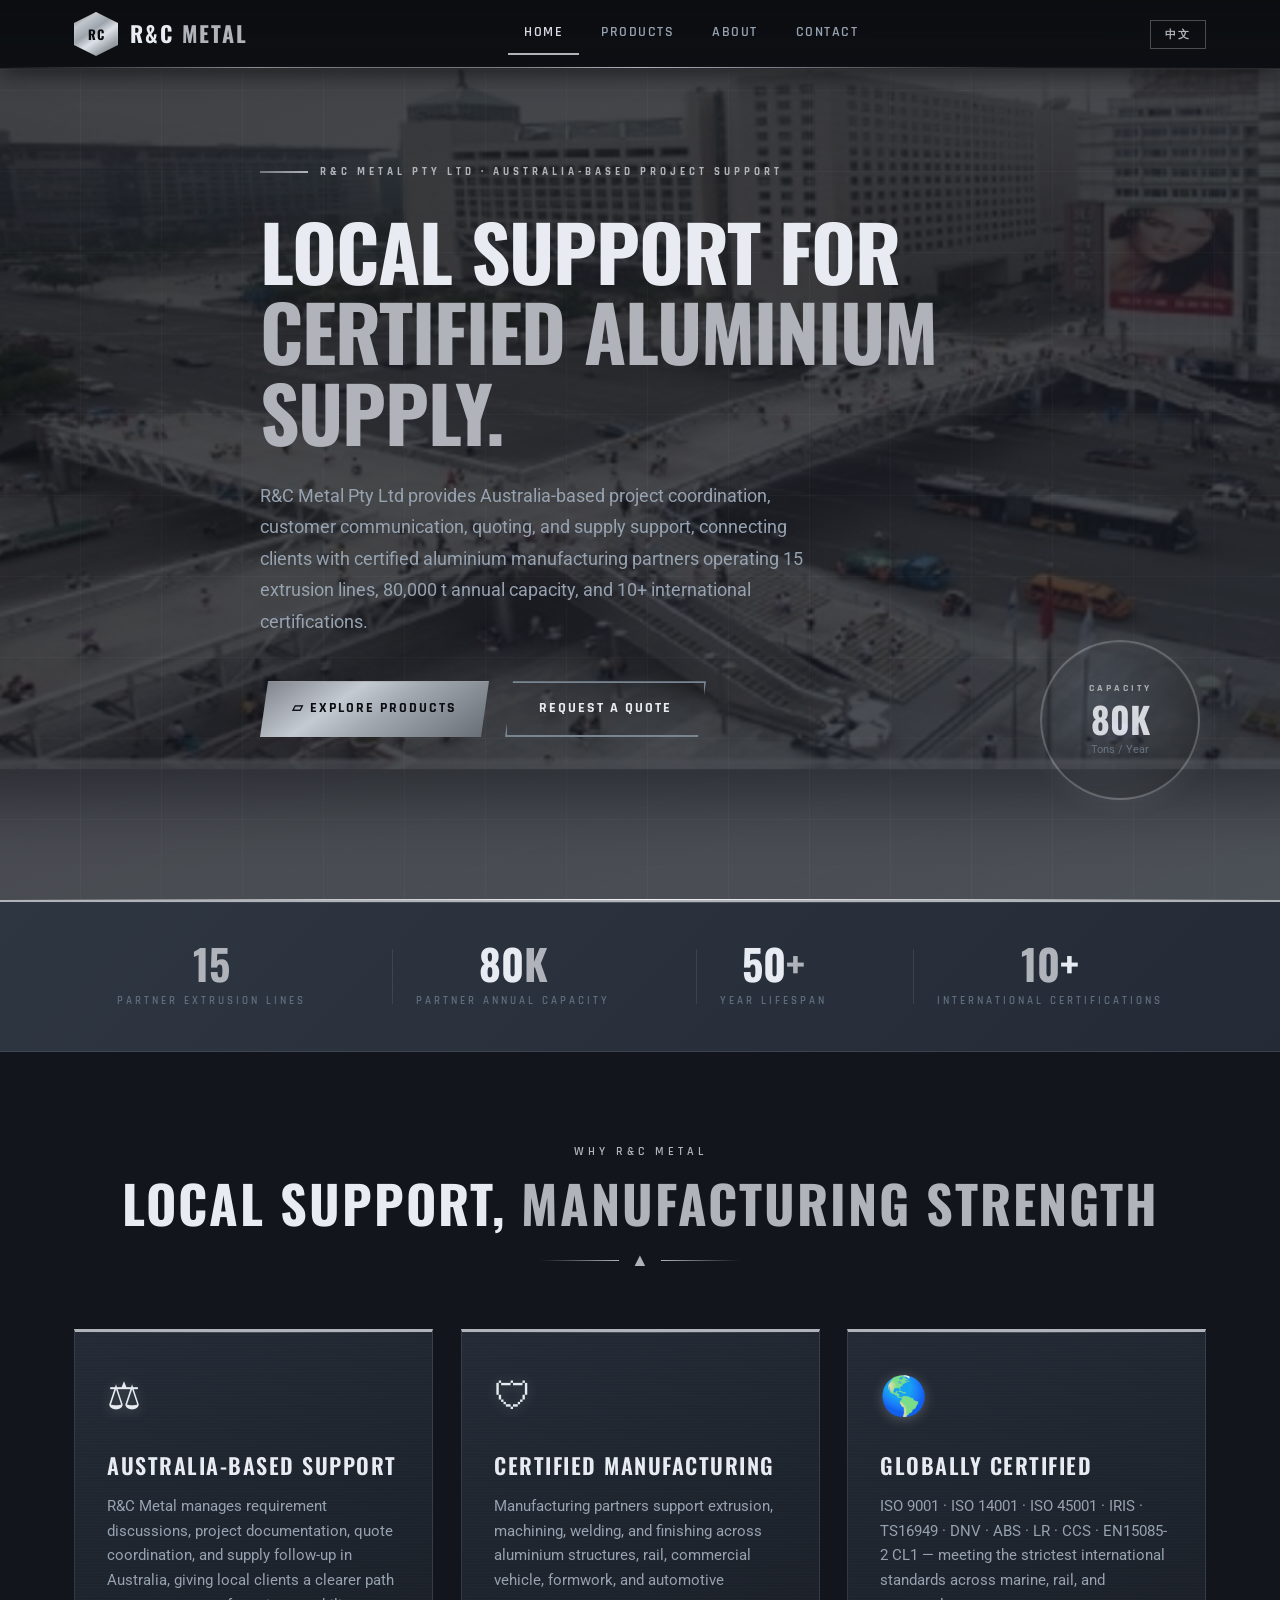
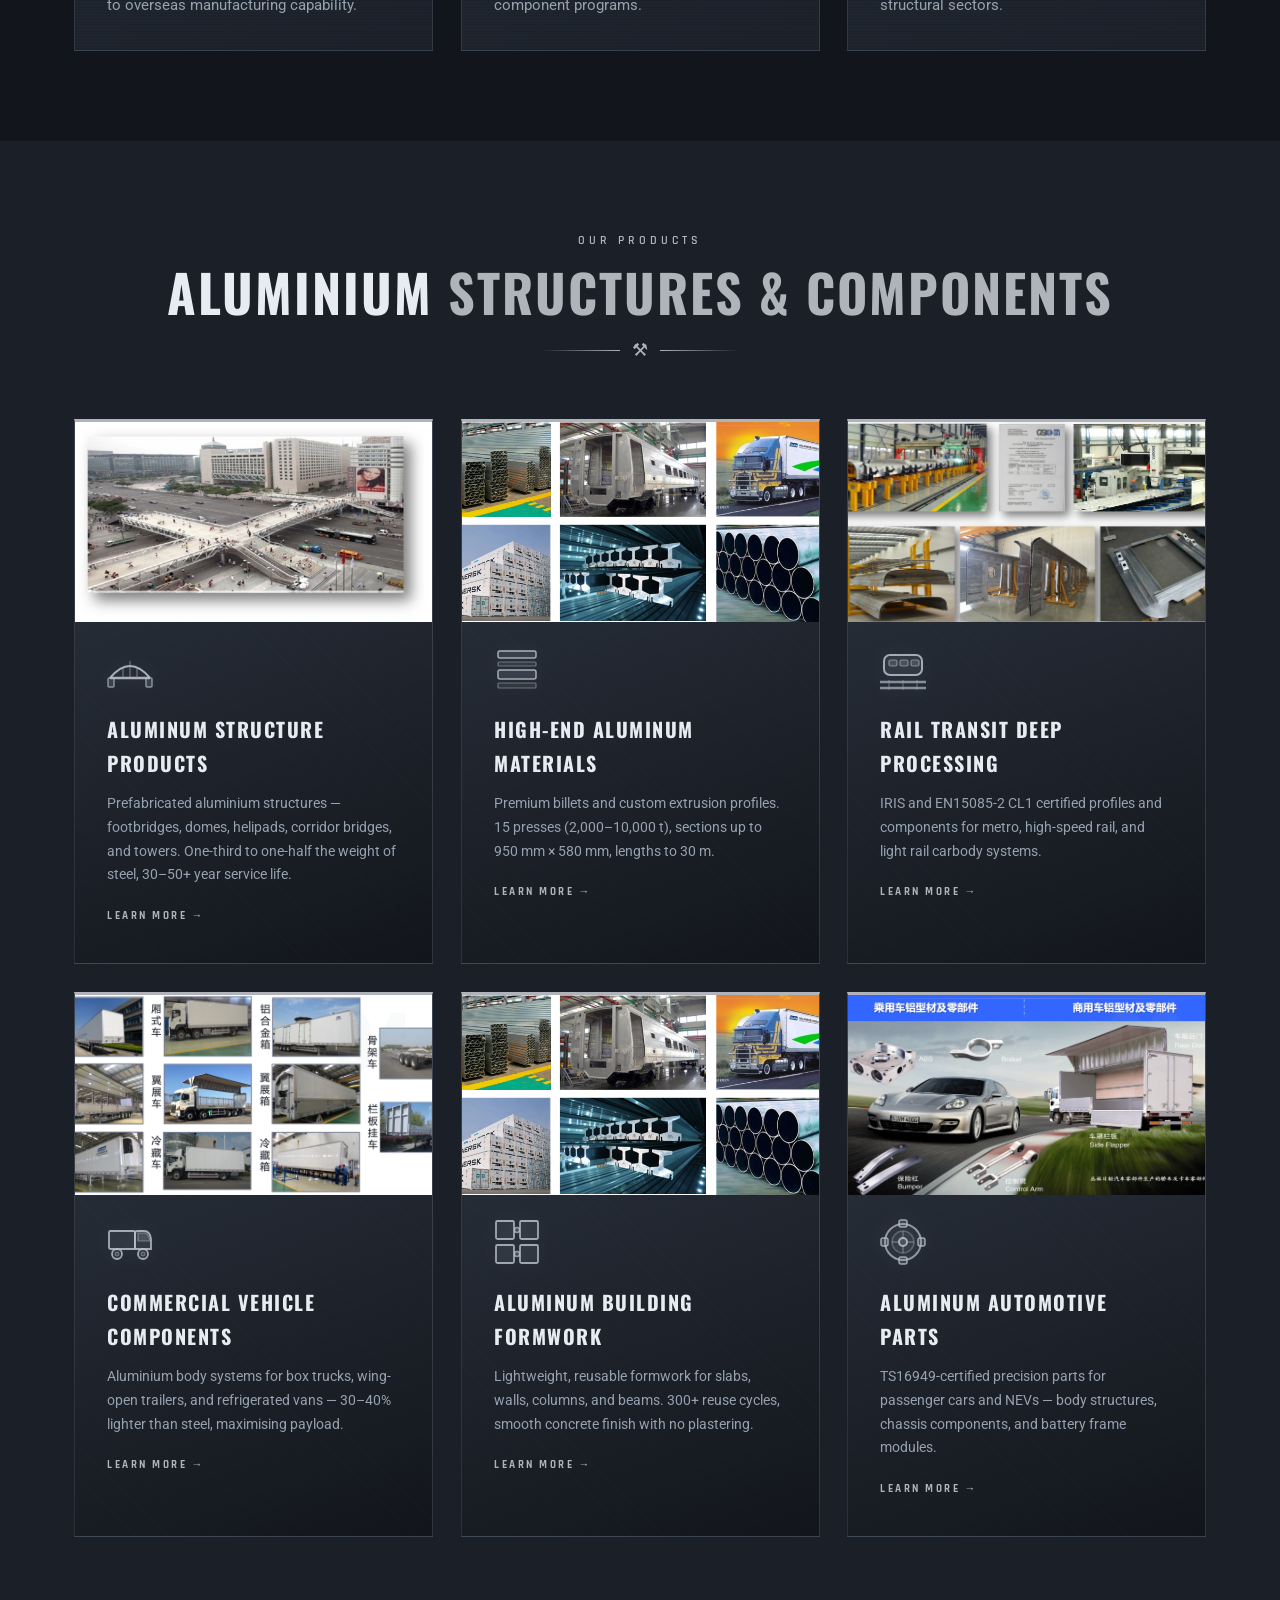
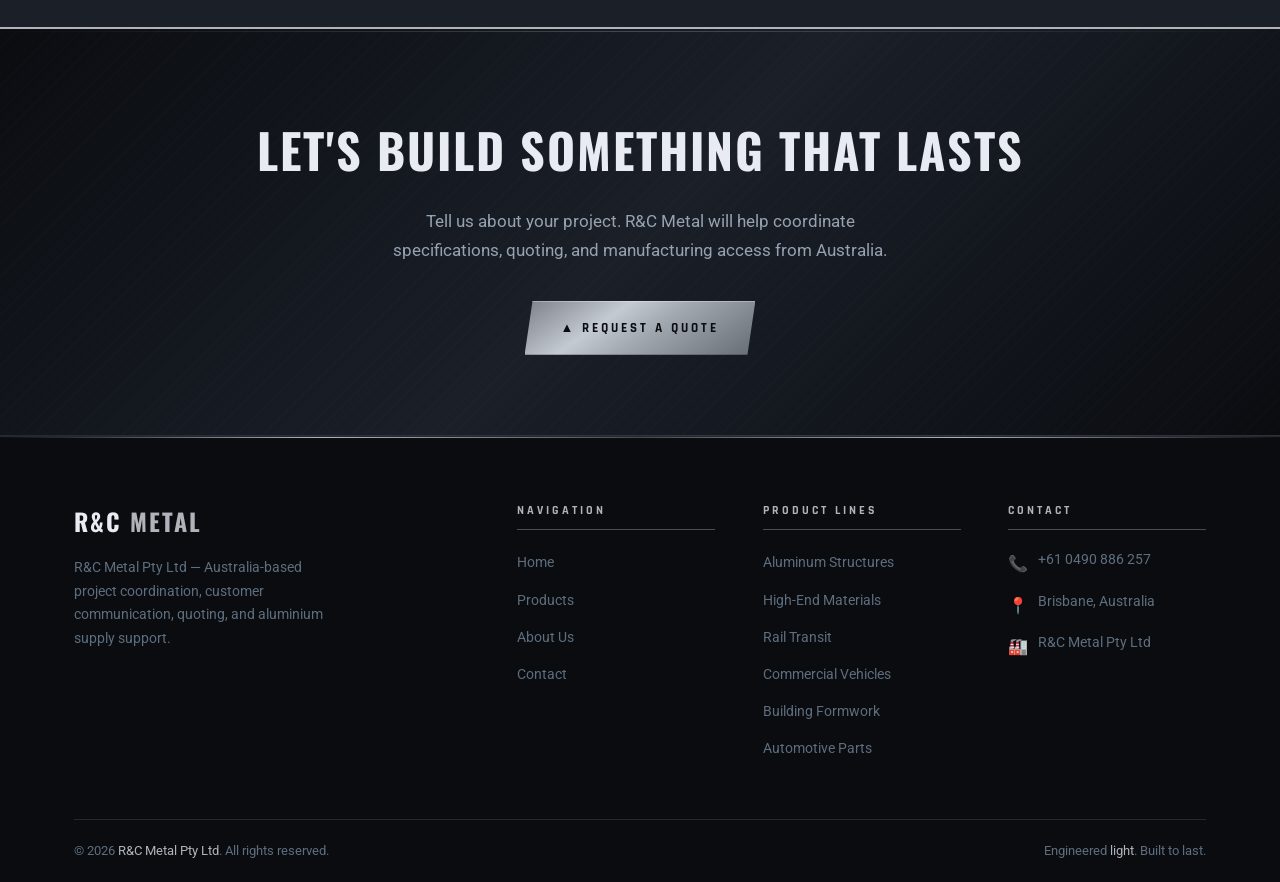
==== commit 93929369: "Revert "Redesign website UI with taste pass" This reverts commit a739a1bb4716e52c3a4824de5a8ada9f97b" ====
--- a/index.html
+++ b/index.html
@@ -3,28 +3,28 @@
 <head>
   <meta charset="UTF-8" />
   <meta name="viewport" content="width=device-width, initial-scale=1.0" />
-  <title>R&C Metal Pty Ltd - Australia-Based Aluminium Project Support</title>
+  <title>R&C Metal Pty Ltd — Australia-Based Aluminium Project Support</title>
   <meta name="description" content="R&C Metal Pty Ltd provides Australia-based project coordination, customer support, quoting, and supply access for certified aluminium structures and components." />
   <link rel="stylesheet" href="style.css" />
   <style>
     .hero {
-      min-height: 100dvh;
+      min-height: 100vh;
       background:
-        radial-gradient(circle at 85% 28%, rgba(118,169,250,0.16), transparent 28%),
-        linear-gradient(160deg, var(--bg-darkest) 0%, #10151F 48%, var(--bg-mid) 100%);
+        repeating-linear-gradient(0deg, transparent, transparent 80px, rgba(176,180,186,0.04) 80px, rgba(176,180,186,0.04) 81px),
+        repeating-linear-gradient(90deg, transparent, transparent 80px, rgba(176,180,186,0.04) 80px, rgba(176,180,186,0.04) 81px),
+        linear-gradient(160deg, var(--bg-darkest) 0%, var(--bg-dark) 40%, var(--bg-mid) 100%);
       display: flex;
       align-items: center;
       position: relative;
       overflow: hidden;
-      padding: 104px 0 56px;
     }
     /* Chrome shimmer line across hero bottom */
     .hero::before {
       content: '';
       position: absolute;
       bottom: -1px; left: 0; right: 0;
-      height: 1px;
-      background: linear-gradient(90deg, transparent, var(--accent), var(--silver-bright), var(--accent), transparent);
+      height: 2px;
+      background: linear-gradient(90deg, transparent, var(--silver-primary), var(--silver-bright), var(--silver-primary), transparent);
     }
     /* Subtle diagonal brushed-metal overlay */
     .hero::after {
@@ -40,92 +40,62 @@
       );
       pointer-events: none;
     }
-    .hero .container { display: grid; grid-template-columns: minmax(0, 0.95fr) minmax(360px, 0.82fr); gap: 56px; align-items: center; position: relative; z-index: 2; }
-    .hero-content { position: relative; z-index: 2; max-width: 720px; }
-    .hero-eyebrow { display: flex; align-items: center; gap: 12px; margin-bottom: 22px; }
-    .hero-eyebrow-line { width: 40px; height: 2px; background: linear-gradient(90deg, var(--accent-dark), var(--accent)); }
-    .hero-eyebrow span { font-family: var(--font-accent); font-size: 11px; font-weight: 800; letter-spacing: 2px; text-transform: uppercase; color: var(--accent); }
-    .hero h1 { font-family: var(--font-heading); font-size: clamp(42px,4.9vw,66px); font-weight: 800; line-height: 1.02; letter-spacing: -0.5px; color: var(--text-primary); margin-bottom: 22px; text-transform: uppercase; max-width: 12.8em; }
-    .hero h1 span { color: var(--accent); display: block; }
-    .hero p { font-size: 18px; color: var(--text-secondary); line-height: 1.6; max-width: 560px; margin-bottom: 34px; }
+    .hero-content { position: relative; z-index: 2; max-width: 760px; }
+    .hero-eyebrow { display: flex; align-items: center; gap: 12px; margin-bottom: 28px; }
+    .hero-eyebrow-line { width: 48px; height: 2px; background: linear-gradient(90deg, var(--silver-dark), var(--silver-primary)); }
+    .hero-eyebrow span { font-family: var(--font-accent); font-size: 11px; font-weight: 700; letter-spacing: 4px; text-transform: uppercase; color: var(--silver-primary); }
+    .hero h1 { font-family: var(--font-heading); font-size: clamp(42px,6vw,80px); font-weight: 800; line-height: 1.05; letter-spacing: -1px; color: var(--text-primary); margin-bottom: 28px; text-transform: uppercase; }
+    .hero h1 span { color: var(--silver-primary); display: block; }
+    .hero p { font-size: 18px; color: var(--text-secondary); line-height: 1.75; max-width: 580px; margin-bottom: 44px; }
     .hero-actions { display: flex; gap: 16px; flex-wrap: wrap; }
-    .hero-media {
-      min-height: 520px;
-      border: 1px solid rgba(176,180,186,0.28);
-      border-radius: var(--radius-md);
-      background: var(--bg-darkest);
-      box-shadow: 0 32px 80px rgba(0,0,0,0.36);
-      overflow: hidden;
-      position: relative;
-    }
-    .hero-media img { width: 100%; height: 100%; min-height: 520px; object-fit: cover; display: block; opacity: 0.84; }
-    .hero-media::after {
-      content: '';
-      position: absolute;
-      inset: 0;
-      background: linear-gradient(180deg, transparent 38%, rgba(10,12,16,0.62) 100%);
-      pointer-events: none;
-    }
-    .hero-fact {
-      position: absolute;
-      left: 22px;
-      right: 22px;
-      bottom: 22px;
-      z-index: 2;
-      display: grid;
-      grid-template-columns: repeat(3, 1fr);
-      gap: 12px;
-    }
-    .hero-fact span {
-      padding: 14px 12px;
-      background: rgba(10,12,16,0.72);
-      border: 1px solid rgba(216,220,226,0.2);
-      border-radius: var(--radius-sm);
-      color: var(--text-primary);
-      font-family: var(--font-accent);
-      font-size: 12px;
-      font-weight: 700;
-      line-height: 1.25;
-    }
-    .hero-fact strong { display: block; color: var(--accent); font-family: var(--font-heading); font-size: 26px; line-height: 1; margin-bottom: 4px; }
+
+    /* Polished chrome badge */
+    .hero-badge {
+      position: absolute; right: 80px; bottom: 100px;
+      width: 160px; height: 160px; border-radius: 50%;
+      background: radial-gradient(circle at 38% 38%, var(--bg-panel), var(--bg-darkest));
+      border: 2px solid var(--border-silver);
+      box-shadow: 0 0 24px rgba(176,180,186,0.12), inset 0 1px 2px rgba(255,255,255,0.08);
+      display: flex; align-items: center; justify-content: center; flex-direction: column; gap: 4px;
+    }
+    .hero-badge-text { font-family: var(--font-accent); font-size: 10px; font-weight: 700; letter-spacing: 3px; text-transform: uppercase; color: var(--silver-primary); }
+    .hero-badge-num { font-family: var(--font-heading); font-size: 36px; font-weight: 800; color: var(--text-primary); line-height: 1; }
+    .hero-badge-sub { font-size: 11px; color: var(--text-muted); }
+    @media (max-width: 900px) { .hero-badge { display: none; } }
 
     /* Steel stats bar */
-    .stats-bar { background: linear-gradient(135deg, #111722 0%, var(--bg-light) 100%); border-top: 1px solid rgba(118,169,250,0.35); border-bottom: 1px solid var(--border-steel); padding: 34px 0; position: relative; overflow: hidden; }
+    .stats-bar { background: linear-gradient(135deg, var(--bg-panel) 0%, var(--bg-light) 100%); border-top: 2px solid var(--silver-primary); border-bottom: 1px solid var(--border-steel); padding: 40px 0; position: relative; overflow: hidden; }
     .stats-bar::after { content: ''; position: absolute; top: 0; left: 0; right: 0; height: 1px; background: linear-gradient(90deg, transparent, rgba(255,255,255,0.18), transparent); }
     .stats-inner { display: flex; justify-content: space-around; align-items: center; flex-wrap: wrap; gap: 24px; }
     .stat { text-align: center; position: relative; }
     .stat + .stat::before { content: ''; position: absolute; left: -24px; top: 10%; height: 80%; width: 1px; background: var(--border-steel); }
     .stat-num { font-family: var(--font-heading); font-size: 42px; font-weight: 800; color: var(--text-primary); line-height: 1; display: block; }
-    .stat-num em { font-style: normal; color: var(--accent); }
-    .stat-label { font-family: var(--font-accent); font-size: 11px; font-weight: 700; letter-spacing: 1.8px; text-transform: uppercase; color: var(--text-muted); margin-top: 8px; display: block; }
+    .stat-num em { font-style: normal; color: var(--silver-primary); }
+    .stat-label { font-family: var(--font-accent); font-size: 11px; font-weight: 600; letter-spacing: 3px; text-transform: uppercase; color: var(--text-muted); margin-top: 8px; display: block; }
 
     .why-section { padding: var(--section-pad); background: var(--bg-dark); }
     .products-section { padding: var(--section-pad); background: var(--bg-mid); }
 
     /* Product cards */
-    .why-section .grid-3 { grid-template-columns: 1.15fr 0.85fr 0.85fr; }
-    .why-section .card:first-child { min-height: 100%; }
-    .products-section .grid-3 { grid-template-columns: 1.15fr 0.85fr 1fr; align-items: stretch; }
-    .products-section .product-card:first-child { grid-column: span 2; }
-    .product-card { background: linear-gradient(160deg, var(--bg-panel) 0%, var(--bg-dark) 100%); border: 1px solid var(--border-steel); border-top: 2px solid var(--accent); border-radius: var(--radius-md); padding: 30px; position: relative; overflow: hidden; transition: transform 0.2s ease, box-shadow 0.2s ease; }
+    .product-card { background: linear-gradient(160deg, var(--bg-panel) 0%, var(--bg-dark) 100%); border: 1px solid var(--border-steel); border-top: 3px solid var(--silver-primary); padding: 36px 32px; position: relative; overflow: hidden; transition: transform 0.2s ease, box-shadow 0.2s ease; }
     .product-card::before { content: ''; position: absolute; inset: 0; background: repeating-linear-gradient(45deg, transparent, transparent 10px, rgba(255,255,255,0.006) 10px, rgba(255,255,255,0.006) 11px); pointer-events: none; }
     /* Chrome top-edge highlight */
     .product-card::after { content: ''; position: absolute; top: 3px; left: 0; right: 0; height: 1px; background: linear-gradient(90deg, transparent, rgba(255,255,255,0.16), transparent); pointer-events: none; }
-    .product-card:hover { transform: translateY(-3px); box-shadow: 0 18px 42px rgba(0,0,0,0.38), 0 0 0 1px rgba(118,169,250,0.36); }
+    .product-card:hover { transform: translateY(-4px); box-shadow: 0 12px 40px rgba(0,0,0,0.5), 0 0 0 1px var(--silver-dark); }
     .product-num { font-family: var(--font-heading); font-size: 72px; font-weight: 800; color: rgba(176,180,186,0.07); line-height: 1; position: absolute; top: 8px; right: 20px; user-select: none; }
     .product-icon { font-size: 40px; margin-bottom: 20px; display: block; }
     .product-icon svg { width: 46px; height: 46px; display: block; opacity: 0.86; filter: drop-shadow(0 0 8px rgba(176,185,200,0.18)); }
-    .product-card h3 { font-family: var(--font-heading); font-size: 20px; font-weight: 700; letter-spacing: 0.8px; text-transform: uppercase; color: var(--text-primary); margin-bottom: 12px; position: relative; }
+    .product-card h3 { font-family: var(--font-heading); font-size: 20px; font-weight: 700; letter-spacing: 1.5px; text-transform: uppercase; color: var(--text-primary); margin-bottom: 12px; position: relative; }
     .product-card p { font-size: 14px; color: var(--text-secondary); line-height: 1.7; position: relative; }
-    .product-card .card-link { display: inline-flex; align-items: center; gap: 8px; margin-top: 20px; font-family: var(--font-accent); font-size: 11px; font-weight: 800; letter-spacing: 1.6px; text-transform: uppercase; color: var(--accent); text-decoration: none; position: relative; transition: gap 0.2s; }
-    .product-card .card-link:hover { gap: 14px; color: var(--rust-light); }
+    .product-card .card-link { display: inline-flex; align-items: center; gap: 8px; margin-top: 20px; font-family: var(--font-accent); font-size: 11px; font-weight: 700; letter-spacing: 2.5px; text-transform: uppercase; color: var(--silver-primary); text-decoration: none; position: relative; transition: gap 0.2s; }
+    .product-card .card-link:hover { gap: 14px; color: var(--silver-light); }
 
     /* Steel CTA band */
     .cta-band {
       background:
         repeating-linear-gradient(-45deg, transparent, transparent 8px, rgba(255,255,255,0.010) 8px, rgba(255,255,255,0.010) 9px),
         linear-gradient(135deg, #0A0C10 0%, var(--bg-mid) 50%, #0A0C10 100%);
-      border-top: 1px solid rgba(118,169,250,0.42);
+      border-top: 2px solid var(--silver-primary);
       border-bottom: 1px solid var(--border-steel);
       padding: 80px 0;
       text-align: center;
@@ -134,18 +104,18 @@
     }
     /* Chrome highlight at top */
     .cta-band::before { content: ''; position: absolute; top: 2px; left: 0; right: 0; height: 1px; background: linear-gradient(90deg, transparent, rgba(255,255,255,0.20), transparent); }
-    .cta-band h2 { font-family: var(--font-heading); font-size: clamp(28px,4vw,48px); font-weight: 800; letter-spacing: 1px; text-transform: uppercase; color: var(--text-primary); margin-bottom: 16px; }
+    .cta-band h2 { font-family: var(--font-heading); font-size: clamp(28px,4vw,48px); font-weight: 800; letter-spacing: 2px; text-transform: uppercase; color: var(--text-primary); margin-bottom: 16px; }
     .cta-band p { font-size: 17px; color: var(--text-secondary); margin-bottom: 36px; max-width: 520px; margin-left: auto; margin-right: auto; }
     .btn-chrome {
-      background: linear-gradient(180deg, #8DBBFF 0%, var(--accent) 48%, #4F87D8 100%);
-      color: #07111F;
-      font-family: var(--font-accent); font-size: 13px; font-weight: 800; letter-spacing: 1.4px; text-transform: uppercase;
+      background: linear-gradient(145deg, #7C8088 0%, #C4CAD2 35%, #A2A8B0 55%, #666C74 100%);
+      color: #0A0C10;
+      font-family: var(--font-accent); font-size: 13px; font-weight: 700; letter-spacing: 3px; text-transform: uppercase;
       padding: 16px 36px; text-decoration: none; display: inline-flex; align-items: center; gap: 10px;
-      box-shadow: 0 12px 28px rgba(47,95,157,0.28), inset 0 1px 0 rgba(255,255,255,0.36);
+      box-shadow: 0 4px 16px rgba(176,180,186,0.20), inset 0 1px 0 rgba(255,255,255,0.30);
       transition: all 0.2s;
-      border-radius: var(--radius-sm);
-    }
-    .btn-chrome:hover { background: linear-gradient(180deg, #A5CBFF 0%, #86B7FF 48%, #5B94E8 100%); box-shadow: 0 16px 34px rgba(47,95,157,0.36); transform: translateY(-2px); }
+      clip-path: polygon(8px 0%, 100% 0%, calc(100% - 8px) 100%, 0% 100%);
+    }
+    .btn-chrome:hover { background: linear-gradient(145deg, #909498 0%, #D4D8DF 35%, #B2B8C0 55%, #787C84 100%); box-shadow: 0 6px 24px rgba(176,180,186,0.30); transform: translateY(-2px); }
 
     @media (max-width: 680px) { .stats-inner { gap: 32px 16px; } .stat + .stat::before { display: none; } }
 
@@ -161,29 +131,19 @@
     .card-img {
       width: calc(100% + 64px);
       margin: -36px -32px 24px;
-      height: 210px;
+      height: 200px;
       object-fit: cover;
       display: block;
-      border-bottom: 1px solid rgba(255,255,255,0.08);
-    }
-    .products-section .product-card:first-child .card-img { height: 260px; }
-    @media (max-width: 1020px) {
-      .hero .container { grid-template-columns: 1fr; gap: 34px; }
-      .hero-media { min-height: 360px; }
-      .hero-media img { min-height: 360px; }
-      .why-section .grid-3,
-      .products-section .grid-3 { grid-template-columns: 1fr 1fr; }
-      .products-section .product-card:first-child { grid-column: span 2; }
     }
     @media (max-width: 680px) {
       .hero {
-        min-height: auto;
+        min-height: 900px;
         align-items: flex-start;
-        padding-top: 104px;
+        padding-top: 150px;
       }
       .hero-content {
-        max-width: 32ch;
-        width: 100%;
+        max-width: 100%;
+        width: calc(100vw - 36px);
         overflow: hidden;
       }
       .hero-eyebrow {
@@ -207,7 +167,7 @@
         letter-spacing: 0;
         line-height: 1.12;
         overflow-wrap: anywhere;
-        max-width: 100%;
+        max-width: calc(100vw - 36px);
       }
       .hero h1 span {
         display: block;
@@ -217,12 +177,9 @@
       .hero p {
         font-size: 16px;
         line-height: 1.65;
-        max-width: 100%;
+        max-width: calc(100vw - 36px);
         overflow-wrap: break-word;
       }
-      .hero-media { min-height: 320px; }
-      .hero-media img { min-height: 320px; }
-      .hero-fact { grid-template-columns: 1fr; }
       .hero-actions {
         display: grid;
         grid-template-columns: 1fr;
@@ -232,10 +189,6 @@
       .hero-actions .btn {
         max-width: 100%;
       }
-      .why-section .grid-3,
-      .products-section .grid-3 { grid-template-columns: 1fr; }
-      .products-section .product-card:first-child { grid-column: auto; }
-      .products-section .product-card:first-child .card-img { height: 210px; }
     }
     @media (max-width: 380px) {
       .hero h1 { font-size: 29px; }
@@ -269,22 +222,19 @@
       <div class="hero-content">
         <div class="hero-eyebrow">
           <div class="hero-eyebrow-line"></div>
-          <span data-zh="R&amp;C Metal - 澳洲项目对接">R&amp;C Metal - Australia Support</span>
-        </div>
-        <h1 data-zh="澳洲本地 <span>铝合金供应</span>">Australia-Based <span>Aluminium Supply.</span></h1>
-        <p data-zh="澳洲本地报价与供应支持，对接具备认证体系的中国铝合金制造合作方。">Australia-based quoting and supply support for certified aluminium manufacturing partners.</p>
+          <span data-zh="R&amp;C Metal Pty Ltd &middot; 澳洲本地项目对接">R&amp;C Metal Pty Ltd &middot; Australia-Based Project Support</span>
+        </div>
+        <h1 data-zh="澳洲对接 <span>认证铝合金制造资源</span>">Local Support For <span>Certified Aluminium Supply.</span></h1>
+        <p data-zh="R&amp;C Metal Pty Ltd 在澳洲负责项目对接、客户沟通、报价协调与供应支持，并连接具备15条挤压线、8万吨年产能及10+项国际认证的铝合金制造合作方。">R&amp;C Metal Pty Ltd provides Australia-based project coordination, customer communication, quoting, and supply support, connecting clients with certified aluminium manufacturing partners operating 15 extrusion lines, 80,000 t annual capacity, and 10+ international certifications.</p>
         <div class="hero-actions">
-          <a href="services.html" class="btn btn-primary" data-zh="浏览产品">Explore Products</a>
+          <a href="services.html" class="btn btn-primary" data-zh="&#9649; 浏览产品">&#9649; Explore Products</a>
           <a href="contact.html" class="btn btn-outline" data-zh="申请报价">Request a Quote</a>
         </div>
       </div>
-      <div class="hero-media" aria-hidden="true">
-        <img src="images/铝合金人行天桥  .jpg" alt="">
-        <div class="hero-fact">
-          <span><strong>15</strong><span data-zh="挤压线">Extrusion lines</span></span>
-          <span><strong>80K</strong><span data-zh="吨年产能">Tonnes yearly</span></span>
-          <span><strong>10+</strong><span data-zh="国际认证">Certifications</span></span>
-        </div>
+      <div class="hero-badge">
+        <span class="hero-badge-text" data-zh="年产能">Capacity</span>
+        <span class="hero-badge-num">80K</span>
+        <span class="hero-badge-sub" data-zh="吨/年">Tons / Year</span>
       </div>
     </div>
   </section>
@@ -333,7 +283,7 @@
         <div class="card">
           <span class="card-icon">&#127758;</span>
           <h3 data-zh="国际认证">Globally Certified</h3>
-          <p data-zh="ISO 9001、ISO 14001、ISO 45001、IRIS、TS16949、DNV、ABS、LR、CCS及EN15085-2 CL1，满足船舶、轨道和结构领域的严格国际标准。">ISO 9001, ISO 14001, ISO 45001, IRIS, TS16949, DNV, ABS, LR, CCS, and EN15085-2 CL1 for marine, rail, and structural sectors.</p>
+          <p data-zh="ISO 9001 &middot; ISO 14001 &middot; ISO 45001 &middot; IRIS &middot; TS16949 &middot; DNV &middot; ABS &middot; LR &middot; CCS &middot; EN15085-2 CL1——满足船舶、轨道和结构领域最严格的国际标准。">ISO 9001 &middot; ISO 14001 &middot; ISO 45001 &middot; IRIS &middot; TS16949 &middot; DNV &middot; ABS &middot; LR &middot; CCS &middot; EN15085-2 CL1 — meeting the strictest international standards across marine, rail, and structural sectors.</p>
         </div>
       </div>
     </div>
@@ -353,7 +303,7 @@
           <img src="images/铝合金人行天桥  .jpg" alt="Aluminium footbridge and structural products" class="card-img">
           <span class="product-icon"><svg viewBox="0 0 46 46" xmlns="http://www.w3.org/2000/svg" aria-hidden="true"><line x1="3" y1="32" x2="43" y2="32" stroke="rgba(210,218,230,0.9)" stroke-width="2.5"/><path d="M3 32 Q23 8 43 32" stroke="rgba(210,218,230,0.9)" stroke-width="2" fill="none"/><line x1="16" y1="21" x2="16" y2="32" stroke="rgba(176,185,200,0.6)" stroke-width="1.2"/><line x1="23" y1="15" x2="23" y2="32" stroke="rgba(176,185,200,0.6)" stroke-width="1.2"/><line x1="30" y1="21" x2="30" y2="32" stroke="rgba(176,185,200,0.6)" stroke-width="1.2"/><rect x="1" y="32" width="6" height="9" rx="1" fill="rgba(176,185,200,0.18)" stroke="rgba(200,210,225,0.7)" stroke-width="1.5"/><rect x="39" y="32" width="6" height="9" rx="1" fill="rgba(176,185,200,0.18)" stroke="rgba(200,210,225,0.7)" stroke-width="1.5"/></svg></span>
           <h3 data-zh="铝结构产品板块">Aluminum Structure Products</h3>
-          <p data-zh="预制铝合金结构产品：人行天桥、空间穹顶、直升机停机坪、连廊天桥及瞭望塔。重量仅为钢结构的1/3至1/2，使用寿命30至50年以上。">Prefabricated footbridges, domes, helipads, corridor bridges, and towers. One-third to one-half the weight of steel.</p>
+          <p data-zh="预制铝合金结构产品——人行天桥、空间穹顶、直升机停机坪、连廊天桥及瞭望塔。重量仅为钢结构的1/3至1/2，使用寿命30至50年以上。">Prefabricated aluminium structures — footbridges, domes, helipads, corridor bridges, and towers. One-third to one-half the weight of steel, 30–50+ year service life.</p>
           <a href="services.html" class="card-link" data-zh="了解更多 &rarr;">Learn more &rarr;</a>
         </div>
 
@@ -362,7 +312,7 @@
           <img src="images/高端铝材料.png" alt="High-end aluminium extrusion profiles and billets" class="card-img">
           <span class="product-icon"><svg viewBox="0 0 46 46" xmlns="http://www.w3.org/2000/svg" aria-hidden="true"><rect x="4" y="5" width="38" height="7" rx="2" fill="rgba(176,185,200,0.15)" stroke="rgba(210,218,230,0.85)" stroke-width="1.5"/><rect x="4" y="16" width="38" height="4" rx="1" fill="rgba(176,185,200,0.1)" stroke="rgba(176,180,186,0.6)" stroke-width="1.2"/><rect x="4" y="24" width="38" height="9" rx="2" fill="rgba(176,185,200,0.15)" stroke="rgba(210,218,230,0.85)" stroke-width="1.5"/><rect x="4" y="37" width="38" height="5" rx="1" fill="rgba(176,185,200,0.1)" stroke="rgba(176,180,186,0.6)" stroke-width="1.2"/><line x1="4" y1="5" x2="42" y2="5" stroke="rgba(255,255,255,0.16)" stroke-width="0.8"/><line x1="4" y1="24" x2="42" y2="24" stroke="rgba(255,255,255,0.12)" stroke-width="0.8"/></svg></span>
           <h3 data-zh="高端铝材料板块">High-End Aluminum Materials</h3>
-          <p data-zh="优质铝合金铸锭及定制挤压型材，15台压机（2000-10000吨），截面最大950mm×580mm，长度最长30m。">Premium billets and custom extrusion profiles. 15 presses (2,000-10,000 t), sections up to 950 mm x 580 mm.</p>
+          <p data-zh="优质铝合金铸锭及定制挤压型材，15台压机（2000–10000吨），截面最大950mm×580mm，长度最长30m。">Premium billets and custom extrusion profiles. 15 presses (2,000–10,000 t), sections up to 950 mm × 580 mm, lengths to 30 m.</p>
           <a href="services.html" class="card-link" data-zh="了解更多 &rarr;">Learn more &rarr;</a>
         </div>
 
@@ -380,7 +330,7 @@
           <img src="images/铝合金商用车.png" alt="Aluminium commercial vehicle body systems" class="card-img">
           <span class="product-icon"><svg viewBox="0 0 46 46" xmlns="http://www.w3.org/2000/svg" aria-hidden="true"><rect x="2" y="12" width="26" height="18" rx="1.5" fill="rgba(176,185,200,0.09)" stroke="rgba(210,218,230,0.85)" stroke-width="1.8"/><path d="M 28 25 L 28 14 Q 28 12 31 12 L 37 12 Q 43 12 44 20 L 44 30 L 28 30 Z" fill="rgba(176,185,200,0.1)" stroke="rgba(210,218,230,0.85)" stroke-width="1.8"/><path d="M 31 14 L 31 22 L 43 22 L 42 18 Q 40 14 37 14 Z" fill="rgba(176,185,200,0.22)" stroke="rgba(200,210,225,0.5)" stroke-width="1.2"/><circle cx="10" cy="35" r="5" fill="rgba(176,185,200,0.09)" stroke="rgba(210,218,230,0.82)" stroke-width="1.8"/><circle cx="10" cy="35" r="2" fill="rgba(176,185,200,0.2)" stroke="rgba(200,210,225,0.5)" stroke-width="1"/><circle cx="36" cy="35" r="5" fill="rgba(176,185,200,0.09)" stroke="rgba(210,218,230,0.82)" stroke-width="1.8"/><circle cx="36" cy="35" r="2" fill="rgba(176,185,200,0.2)" stroke="rgba(200,210,225,0.5)" stroke-width="1"/></svg></span>
           <h3 data-zh="铝合金商用车板块">Commercial Vehicle Components</h3>
-          <p data-zh="箱式货车、翼开启式半挂车及冷藏运输车铝合金车身系统，自重降低30-40%，直接提升净载货量。">Aluminium body systems for box trucks, wing-open trailers, and refrigerated vans. 30-40% lighter than steel.</p>
+          <p data-zh="箱式货车、翼开启式半挂车及冷藏运输车铝合金车身系统——自重降低30–40%，直接提升净载货量。">Aluminium body systems for box trucks, wing-open trailers, and refrigerated vans — 30–40% lighter than steel, maximising payload.</p>
           <a href="services.html" class="card-link" data-zh="了解更多 &rarr;">Learn more &rarr;</a>
         </div>
 
@@ -398,7 +348,7 @@
           <img src="images/铝汽车零部件.png" alt="Precision aluminium automotive and NEV parts" class="card-img">
           <span class="product-icon"><svg viewBox="0 0 46 46" xmlns="http://www.w3.org/2000/svg" aria-hidden="true"><circle cx="23" cy="23" r="18" fill="rgba(176,185,200,0.05)" stroke="rgba(210,218,230,0.72)" stroke-width="2"/><circle cx="23" cy="23" r="11" fill="rgba(176,185,200,0.08)" stroke="rgba(176,180,186,0.42)" stroke-width="1.5"/><circle cx="23" cy="23" r="4" fill="rgba(176,185,200,0.2)" stroke="rgba(210,218,230,0.85)" stroke-width="2"/><rect x="19" y="1" width="8" height="7" rx="2" fill="rgba(176,185,200,0.22)" stroke="rgba(210,218,230,0.8)" stroke-width="1.5"/><rect x="19" y="38" width="8" height="7" rx="2" fill="rgba(176,185,200,0.22)" stroke="rgba(210,218,230,0.8)" stroke-width="1.5"/><rect x="1" y="19" width="7" height="8" rx="2" fill="rgba(176,185,200,0.22)" stroke="rgba(210,218,230,0.8)" stroke-width="1.5"/><rect x="38" y="19" width="7" height="8" rx="2" fill="rgba(176,185,200,0.22)" stroke="rgba(210,218,230,0.8)" stroke-width="1.5"/><line x1="23" y1="12" x2="23" y2="19" stroke="rgba(200,210,225,0.4)" stroke-width="1.5"/><line x1="23" y1="27" x2="23" y2="34" stroke="rgba(200,210,225,0.4)" stroke-width="1.5"/><line x1="12" y1="23" x2="19" y2="23" stroke="rgba(200,210,225,0.4)" stroke-width="1.5"/><line x1="27" y1="23" x2="34" y2="23" stroke="rgba(200,210,225,0.4)" stroke-width="1.5"/></svg></span>
           <h3 data-zh="铝汽车零部件板块">Aluminum Automotive Parts</h3>
-          <p data-zh="依托TS16949质量管理体系，为乘用车及新能源汽车生产精密铝合金车身结构件、底盘零件及NEV电池框架。">TS16949-certified precision parts for passenger cars and NEVs, including structures, chassis components, and battery frames.</p>
+          <p data-zh="依托TS16949质量管理体系，为乘用车及新能源汽车生产精密铝合金车身结构件、底盘零件及NEV电池框架。">TS16949-certified precision parts for passenger cars and NEVs — body structures, chassis components, and battery frame modules.</p>
           <a href="services.html" class="card-link" data-zh="了解更多 &rarr;">Learn more &rarr;</a>
         </div>
 
@@ -419,7 +369,7 @@
       <div class="footer-grid">
         <div class="footer-brand">
           <span class="logo-text" data-zh="R&amp;C <span>金属</span>">R&amp;C <span>Metal</span></span>
-          <p data-zh="R&amp;C Metal Pty Ltd - 澳洲本地项目对接、客户沟通、报价协调与铝合金产品供应支持。">R&amp;C Metal Pty Ltd - Australia-based project coordination, customer communication, quoting, and aluminium supply support.</p>
+          <p data-zh="R&amp;C Metal Pty Ltd — 澳洲本地项目对接、客户沟通、报价协调与铝合金产品供应支持。">R&amp;C Metal Pty Ltd — Australia-based project coordination, customer communication, quoting, and aluminium supply support.</p>
         </div>
         <div class="footer-col">
           <h4 data-zh="导航">Navigation</h4>
--- a/style.css
+++ b/style.css
@@ -1,7 +1,10 @@
 /* ============================================================
-   R&C METAL PTY LTD - INDUSTRIAL SILVER & STEEL THEME
-   style.css - Shared Stylesheet
+   R&C METAL PTY LTD — INDUSTRIAL SILVER & STEEL THEME
+   style.css — Shared Stylesheet
    ============================================================ */
+
+/* ─── GOOGLE FONTS ─────────────────────────────────────────── */
+@import url('https://fonts.googleapis.com/css2?family=Oswald:wght@400;500;600;700&family=Roboto:wght@300;400;500&family=Rajdhani:wght@400;500;600;700&display=swap');
 
 /* ─── DESIGN TOKENS ─────────────────────────────────────────── */
 :root {
@@ -18,23 +21,19 @@
   --silver-light:   #D8DCE2;   /* bright chrome highlight      */
   --silver-glow:    rgba(176, 180, 186, 0.20);
   --silver-bright:  #EDF0F4;   /* specular white-silver        */
-  --accent:         #76A9FA;
-  --accent-dark:    #2F5F9D;
-  --accent-soft:    rgba(118, 169, 250, 0.14);
-  --accent-glow:    rgba(118, 169, 250, 0.24);
-
-  /* Aliases - keeps all inline HTML var() references working  */
-  --rust-primary: var(--accent);
-  --rust-dark:    var(--accent-dark);
-  --rust-light:   #B9D5FF;
-  --rust-glow:    var(--accent-glow);
+
+  /* Aliases — keeps all inline HTML var() references working  */
+  --rust-primary: var(--silver-primary);
+  --rust-dark:    var(--silver-dark);
+  --rust-light:   var(--silver-light);
+  --rust-glow:    var(--silver-glow);
 
   /* Metal tones */
   --steel:        #7A8592;
   --steel-light:  #A8B4C0;
   --rivet:        #50606E;
 
-  /* Text - cool-toned */
+  /* Text — cool-toned */
   --text-primary:   #E8ECF2;
   --text-secondary: #96A2B0;
   --text-muted:     #5E6E7E;
@@ -45,15 +44,13 @@
   --border-steel:  rgba(120, 132, 148, 0.24);
 
   /* Typography */
-  --font-heading: "Aptos Display", "Arial Narrow", "Helvetica Neue", Arial, sans-serif;
-  --font-body:    "Aptos", "Segoe UI", Roboto, Arial, sans-serif;
-  --font-accent:  "Aptos", "Segoe UI", Roboto, Arial, sans-serif;
-  --radius-sm: 6px;
-  --radius-md: 8px;
+  --font-heading: 'Oswald', 'Rajdhani', sans-serif;
+  --font-body:    'Roboto', sans-serif;
+  --font-accent:  'Rajdhani', sans-serif;
 
   /* Spacing */
-  --section-pad: 88px 0;
-  --container:   1240px;
+  --section-pad: 90px 0;
+  --container:   1180px;
 }
 
 /* ─── RESET & BASE ──────────────────────────────────────────── */
@@ -68,12 +65,11 @@
   line-height: 1.7;
   min-height: 100vh;
   overflow-x: hidden;
-  text-rendering: optimizeLegibility;
 }
 
 /* ─── METALLIC TEXTURE PATTERNS ─────────────────────────────── */
 
-/* Brushed aluminium - fine horizontal grain */
+/* Brushed aluminium — fine horizontal grain */
 .texture-brushed {
   background-image:
     repeating-linear-gradient(
@@ -143,7 +139,10 @@
   border-bottom: 1px solid var(--border-steel);
   backdrop-filter: blur(10px);
   -webkit-backdrop-filter: blur(10px);
-  box-shadow: 0 18px 48px rgba(0,0,0,0.34);
+  box-shadow:
+    0 4px 24px rgba(0,0,0,0.6),
+    0 1px 0 rgba(255,255,255,0.05);
+  position: fixed;
 }
 
 /* Chrome shine strip on nav bottom */
@@ -156,7 +155,7 @@
     90deg,
     transparent 0%,
     rgba(255,255,255,0.06) 20%,
-    var(--accent) 50%,
+    var(--silver-primary) 50%,
     rgba(255,255,255,0.06) 80%,
     transparent 100%
   );
@@ -182,8 +181,8 @@
 
 /* Chrome hexagonal logo mark */
 .nav-logo .logo-mark {
-  width: 42px;
-  height: 42px;
+  width: 44px;
+  height: 44px;
   background: linear-gradient(
     145deg,
     #72767C 0%,
@@ -193,7 +192,7 @@
     #9CA2A8 78%,
     #68707A 100%
   );
-  border-radius: var(--radius-md);
+  clip-path: polygon(50% 0%, 100% 25%, 100% 75%, 50% 100%, 0% 75%, 0% 25%);
   display: flex;
   align-items: center;
   justify-content: center;
@@ -211,12 +210,12 @@
   font-size: 22px;
   font-weight: 700;
   color: var(--text-primary);
-  letter-spacing: 1.2px;
+  letter-spacing: 2px;
   text-transform: uppercase;
 }
 
 .nav-logo .logo-text span {
-  color: var(--accent);
+  color: var(--silver-primary);
 }
 
 /* Nav links */
@@ -233,7 +232,7 @@
   font-family: var(--font-accent);
   font-size: 14px;
   font-weight: 600;
-  letter-spacing: 1px;
+  letter-spacing: 1.5px;
   text-transform: uppercase;
   color: var(--text-secondary);
   text-decoration: none;
@@ -243,8 +242,8 @@
 
 .nav-links a:hover,
 .nav-links a.active {
-  color: var(--text-primary);
-  border-bottom-color: var(--accent);
+  color: var(--silver-light);
+  border-bottom-color: var(--silver-primary);
 }
 
 /* ─── LANGUAGE TOGGLE BUTTON ─────────────────────────────── */
@@ -252,12 +251,11 @@
   font-family: var(--font-accent);
   font-size: 11px;
   font-weight: 700;
-  letter-spacing: 1.2px;
-  text-transform: uppercase;
-  color: var(--text-primary);
-  background: rgba(255,255,255,0.04);
-  border: 1px solid var(--border-steel);
-  border-radius: var(--radius-sm);
+  letter-spacing: 2px;
+  text-transform: uppercase;
+  color: var(--silver-primary);
+  background: transparent;
+  border: 1px solid var(--border-silver);
   padding: 6px 14px;
   cursor: pointer;
   transition: background 0.2s, color 0.2s;
@@ -266,8 +264,8 @@
 }
 
 .lang-btn:hover {
-  background: var(--accent);
-  color: #08101D;
+  background: var(--silver-primary);
+  color: #0A0C10;
 }
 
 /* Mobile hamburger */
@@ -291,18 +289,17 @@
 
 /* ─── SECTION HEADER ────────────────────────────────────────── */
 .section-header {
-  text-align: left;
-  margin-bottom: 42px;
-  max-width: 760px;
+  text-align: center;
+  margin-bottom: 60px;
 }
 
 .section-label {
   font-family: var(--font-accent);
   font-size: 12px;
   font-weight: 600;
-  letter-spacing: 2.4px;
-  text-transform: uppercase;
-  color: var(--accent);
+  letter-spacing: 4px;
+  text-transform: uppercase;
+  color: var(--silver-primary);
   display: block;
   margin-bottom: 12px;
 }
@@ -311,7 +308,7 @@
   font-family: var(--font-heading);
   font-size: clamp(32px, 5vw, 52px);
   font-weight: 700;
-  letter-spacing: 1px;
+  letter-spacing: 2px;
   text-transform: uppercase;
   color: var(--text-primary);
   line-height: 1.1;
@@ -319,12 +316,12 @@
 
 .section-title em {
   font-style: normal;
-  color: var(--accent);
+  color: var(--silver-primary);
 }
 
 /* Chrome divider */
 .section-divider {
-  display: none;
+  display: flex;
   align-items: center;
   justify-content: center;
   gap: 12px;
@@ -355,51 +352,61 @@
   display: inline-flex;
   align-items: center;
   gap: 10px;
-  padding: 13px 26px;
+  padding: 14px 32px;
   font-family: var(--font-accent);
   font-size: 14px;
   font-weight: 700;
-  letter-spacing: 1.1px;
+  letter-spacing: 2px;
   text-transform: uppercase;
   text-decoration: none;
   border: none;
   cursor: pointer;
-  transition: transform 0.22s ease, box-shadow 0.22s ease, background 0.22s ease, border-color 0.22s ease, color 0.22s ease;
+  transition: all 0.25s ease;
   position: relative;
-  border-radius: var(--radius-sm);
-  white-space: nowrap;
-}
-
-/* Primary - Chrome Silver */
+  clip-path: polygon(8px 0%, 100% 0%, calc(100% - 8px) 100%, 0% 100%);
+}
+
+/* Primary — Chrome Silver */
 .btn-primary {
-  background: linear-gradient(180deg, #8DBBFF 0%, var(--accent) 48%, #4F87D8 100%);
-  color: #07111F;
-  box-shadow: 0 12px 28px rgba(47,95,157,0.28), inset 0 1px 0 rgba(255,255,255,0.36);
+  background: linear-gradient(
+    145deg,
+    #7C8088 0%,
+    #C4CAD2 35%,
+    #A2A8B0 55%,
+    #666C74 100%
+  );
+  color: #0A0C10;
+  box-shadow: 0 4px 16px rgba(176,180,186,0.18), inset 0 1px 0 rgba(255,255,255,0.32);
 }
 
 .btn-primary:hover {
-  background: linear-gradient(180deg, #A5CBFF 0%, #86B7FF 48%, #5B94E8 100%);
-  box-shadow: 0 16px 34px rgba(47,95,157,0.36);
+  background: linear-gradient(
+    145deg,
+    #909498 0%,
+    #D4D8DF 35%,
+    #B2B8C0 55%,
+    #787C84 100%
+  );
+  box-shadow: 0 6px 24px rgba(176,180,186,0.35);
   transform: translateY(-2px);
 }
-.btn:active { transform: translateY(1px); }
-
-/* Outline - Steel */
+
+/* Outline — Steel */
 .btn-outline {
-  background: rgba(255,255,255,0.03);
+  background: transparent;
   color: var(--text-primary);
-  border: 1px solid var(--border-steel);
+  border: 2px solid var(--steel);
 }
 
 .btn-outline:hover {
   border-color: var(--silver-primary);
   color: var(--silver-light);
-  box-shadow: 0 12px 28px rgba(0,0,0,0.28);
+  box-shadow: 0 0 16px var(--silver-glow);
 }
 
 /* ─── PAGE HERO (inner pages) ───────────────────────────────── */
 .page-hero {
-  padding: 132px 0 64px;
+  padding: 130px 0 60px;
   background:
     linear-gradient(160deg, rgba(176,180,186,0.06) 0%, transparent 50%),
     linear-gradient(180deg, var(--bg-darkest) 0%, var(--bg-mid) 100%);
@@ -439,7 +446,7 @@
   font-family: var(--font-heading);
   font-size: clamp(36px, 6vw, 64px);
   font-weight: 700;
-  letter-spacing: 1px;
+  letter-spacing: 3px;
   text-transform: uppercase;
   color: var(--text-primary);
   line-height: 1.0;
@@ -453,8 +460,7 @@
 .page-hero p {
   font-size: 17px;
   color: var(--text-secondary);
-  max-width: 720px;
-  line-height: 1.65;
+  max-width: 540px;
 }
 
 /* ─── RIVET DECORATORS ──────────────────────────────────────── */
@@ -483,9 +489,8 @@
     ),
     linear-gradient(160deg, var(--bg-light) 0%, var(--bg-mid) 100%);
   border: 1px solid var(--border-steel);
-  border-top: 2px solid var(--accent);
-  border-radius: var(--radius-md);
-  padding: 30px;
+  border-top: 3px solid var(--silver-primary);
+  padding: 32px;
   position: relative;
   transition: transform 0.25s, box-shadow 0.25s, border-color 0.25s;
   overflow: hidden;
@@ -518,9 +523,9 @@
 }
 
 .card:hover {
-  transform: translateY(-3px);
-  box-shadow: 0 18px 40px rgba(0,0,0,0.36);
-  border-color: rgba(118,169,250,0.58);
+  transform: translateY(-4px);
+  box-shadow: 0 12px 40px rgba(0,0,0,0.45), 0 0 20px var(--silver-glow);
+  border-color: var(--silver-primary);
 }
 
 .card-icon {
@@ -534,7 +539,7 @@
   font-family: var(--font-heading);
   font-size: 22px;
   font-weight: 600;
-  letter-spacing: 0.8px;
+  letter-spacing: 1.5px;
   text-transform: uppercase;
   color: var(--text-primary);
   margin-bottom: 10px;
@@ -632,8 +637,7 @@
   padding: 14px 18px;
   background: var(--bg-panel);
   border: 1px solid var(--border-steel);
-  border-bottom: 1px solid var(--accent-dark);
-  border-radius: var(--radius-sm);
+  border-bottom: 2px solid var(--silver-dark);
   color: var(--text-primary);
   font-family: var(--font-body);
   font-size: 15px;
@@ -646,8 +650,8 @@
 .form-group input:focus,
 .form-group select:focus,
 .form-group textarea:focus {
-  border-color: var(--accent);
-  box-shadow: 0 0 0 3px var(--accent-soft);
+  border-color: var(--silver-primary);
+  box-shadow: 0 0 0 3px var(--silver-glow);
 }
 
 .form-group textarea {
@@ -704,9 +708,9 @@
   font-family: var(--font-accent);
   font-size: 12px;
   font-weight: 700;
-  letter-spacing: 2px;
-  text-transform: uppercase;
-  color: var(--accent);
+  letter-spacing: 3px;
+  text-transform: uppercase;
+  color: var(--silver-primary);
   margin-bottom: 18px;
   padding-bottom: 8px;
   border-bottom: 1px solid var(--border-silver);
@@ -887,16 +891,34 @@
   to   { max-width: 80px; opacity: 1; }
 }
 
-/* ─── HERO LOAD STATE ──────────────────────────────────────── */
-.hero-content .hero-eyebrow,
-.hero-content h1,
-.hero-content p,
-.hero-content .hero-actions,
-.page-hero-content h1,
-.page-hero-content p {
-  opacity: 1;
-  transform: none;
-}
+/* ─── PAGE LOAD ─────────────────────────────────────────────── */
+body {
+  animation: rcPageLoad 0.45s ease both;
+}
+
+/* ─── HERO ENTRANCE (index.html) ────────────────────────────── */
+.hero-content .hero-eyebrow {
+  animation: rcFadeLeft 0.7s ease 0.25s both;
+}
+.hero-content h1 {
+  animation: rcFadeUp 0.75s ease 0.50s both;
+}
+.hero-content p {
+  animation: rcFadeUp 0.7s ease 0.75s both;
+}
+.hero-content .hero-actions {
+  animation: rcFadeUp 0.7s ease 0.95s both;
+}
+.hero-badge {
+  animation: rcScaleIn 0.75s cubic-bezier(0.34,1.56,0.64,1) 1.2s both, rcPulse 4s ease-in-out 2s infinite;
+}
+
+/* ─── PAGE HERO ENTRANCE (sub-pages) ───────────────────────── */
+.page-hero-content .rivets .rivet:nth-child(1) { animation: rcRivetPop 0.45s ease 0.2s both; }
+.page-hero-content .rivets .rivet:nth-child(2) { animation: rcRivetPop 0.45s ease 0.33s both; }
+.page-hero-content .rivets .rivet:nth-child(3) { animation: rcRivetPop 0.45s ease 0.46s both; }
+.page-hero-content h1 { animation: rcFadeUp 0.7s ease 0.5s both; }
+.page-hero-content p  { animation: rcFadeUp 0.7s ease 0.70s both; }
 
 /* ─── LOGO MARK hover glow ──────────────────────────────────── */
 .nav-logo .logo-mark {
@@ -920,7 +942,7 @@
   pointer-events: none;
 }
 
-/* ─── SCROLL REVEAL - base state (set by JS) ────────────────── */
+/* ─── SCROLL REVEAL — base state (set by JS) ────────────────── */
 .rc-reveal {
   opacity: 0;
   will-change: opacity, transform;
@@ -938,7 +960,7 @@
 /* Delay helpers (applied inline by JS) */
 /* JS sets transition-delay directly via style prop */
 
-/* ─── STAT BAR - counter items ─────────────────────────────── */
+/* ─── STAT BAR — counter items ─────────────────────────────── */
 .stat.rc-reveal.rc-in .stat-num {
   animation: rcStatReveal 0.5s ease both;
 }
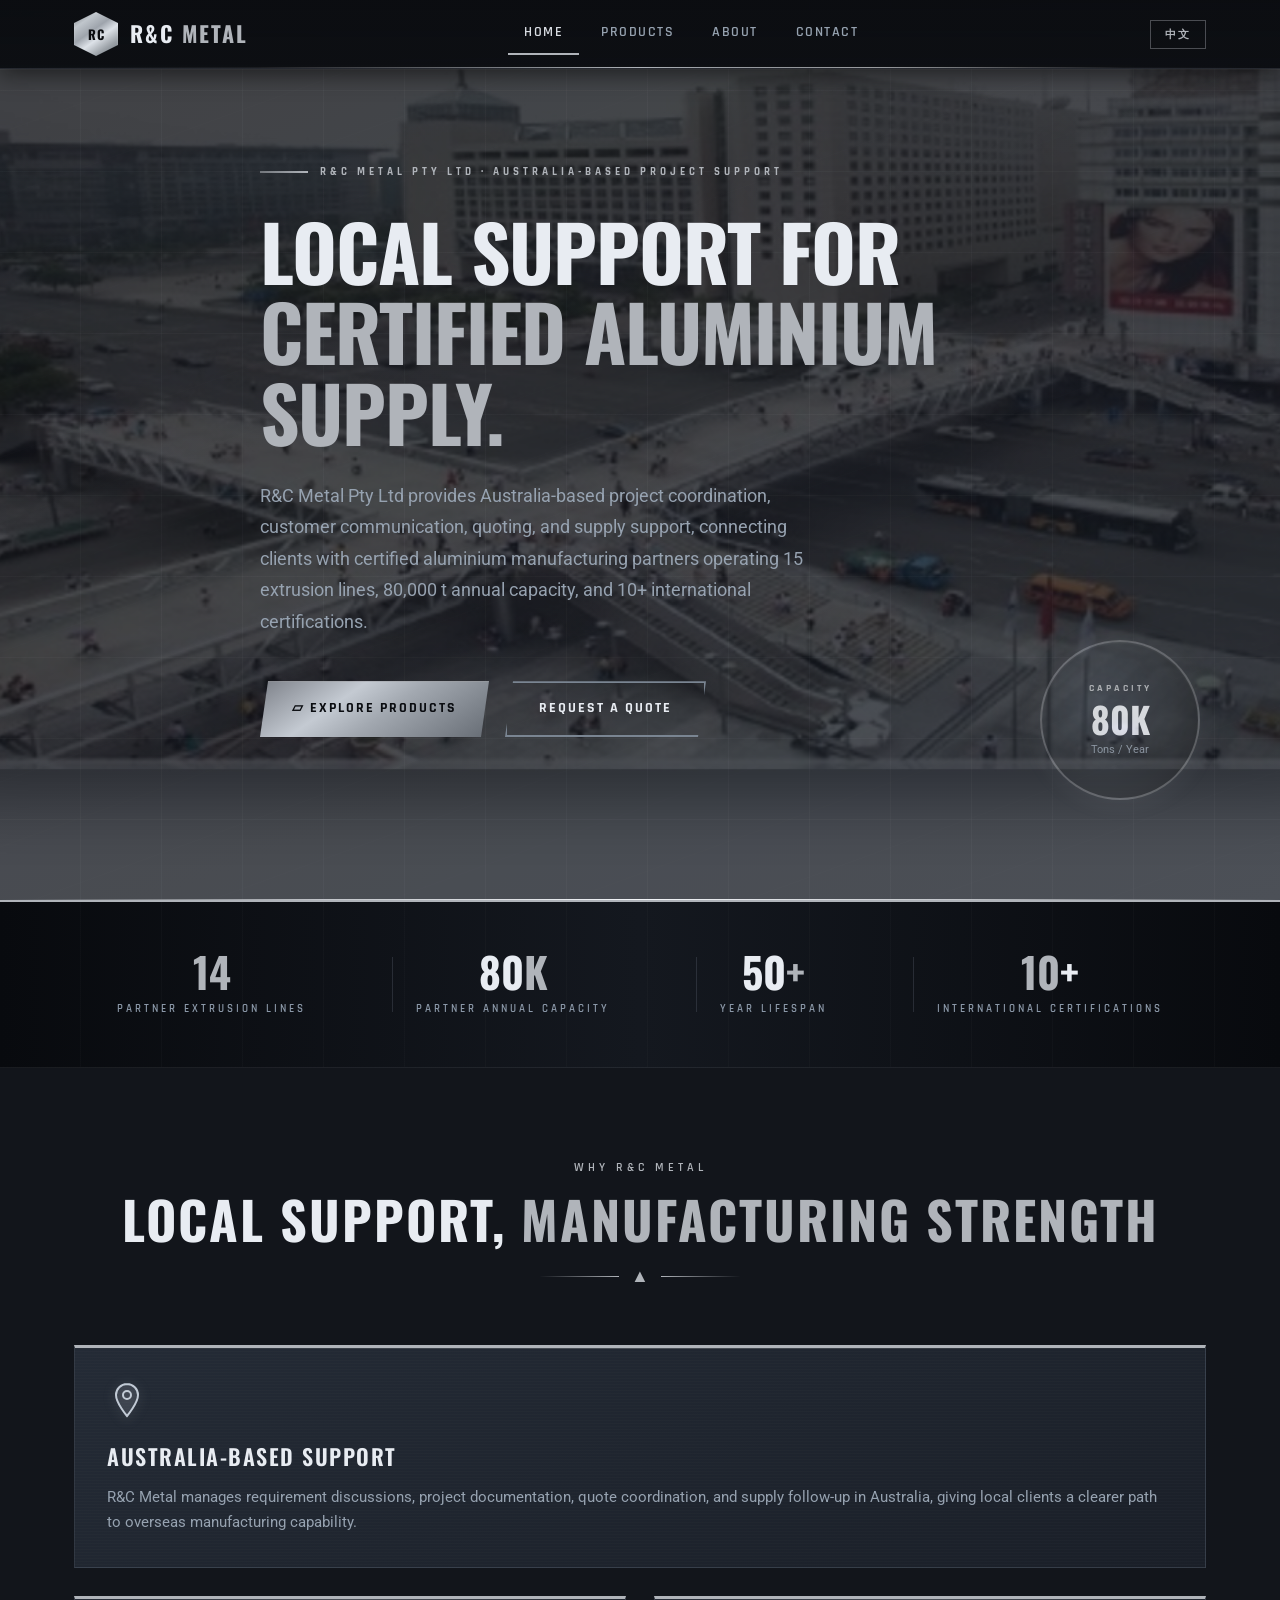
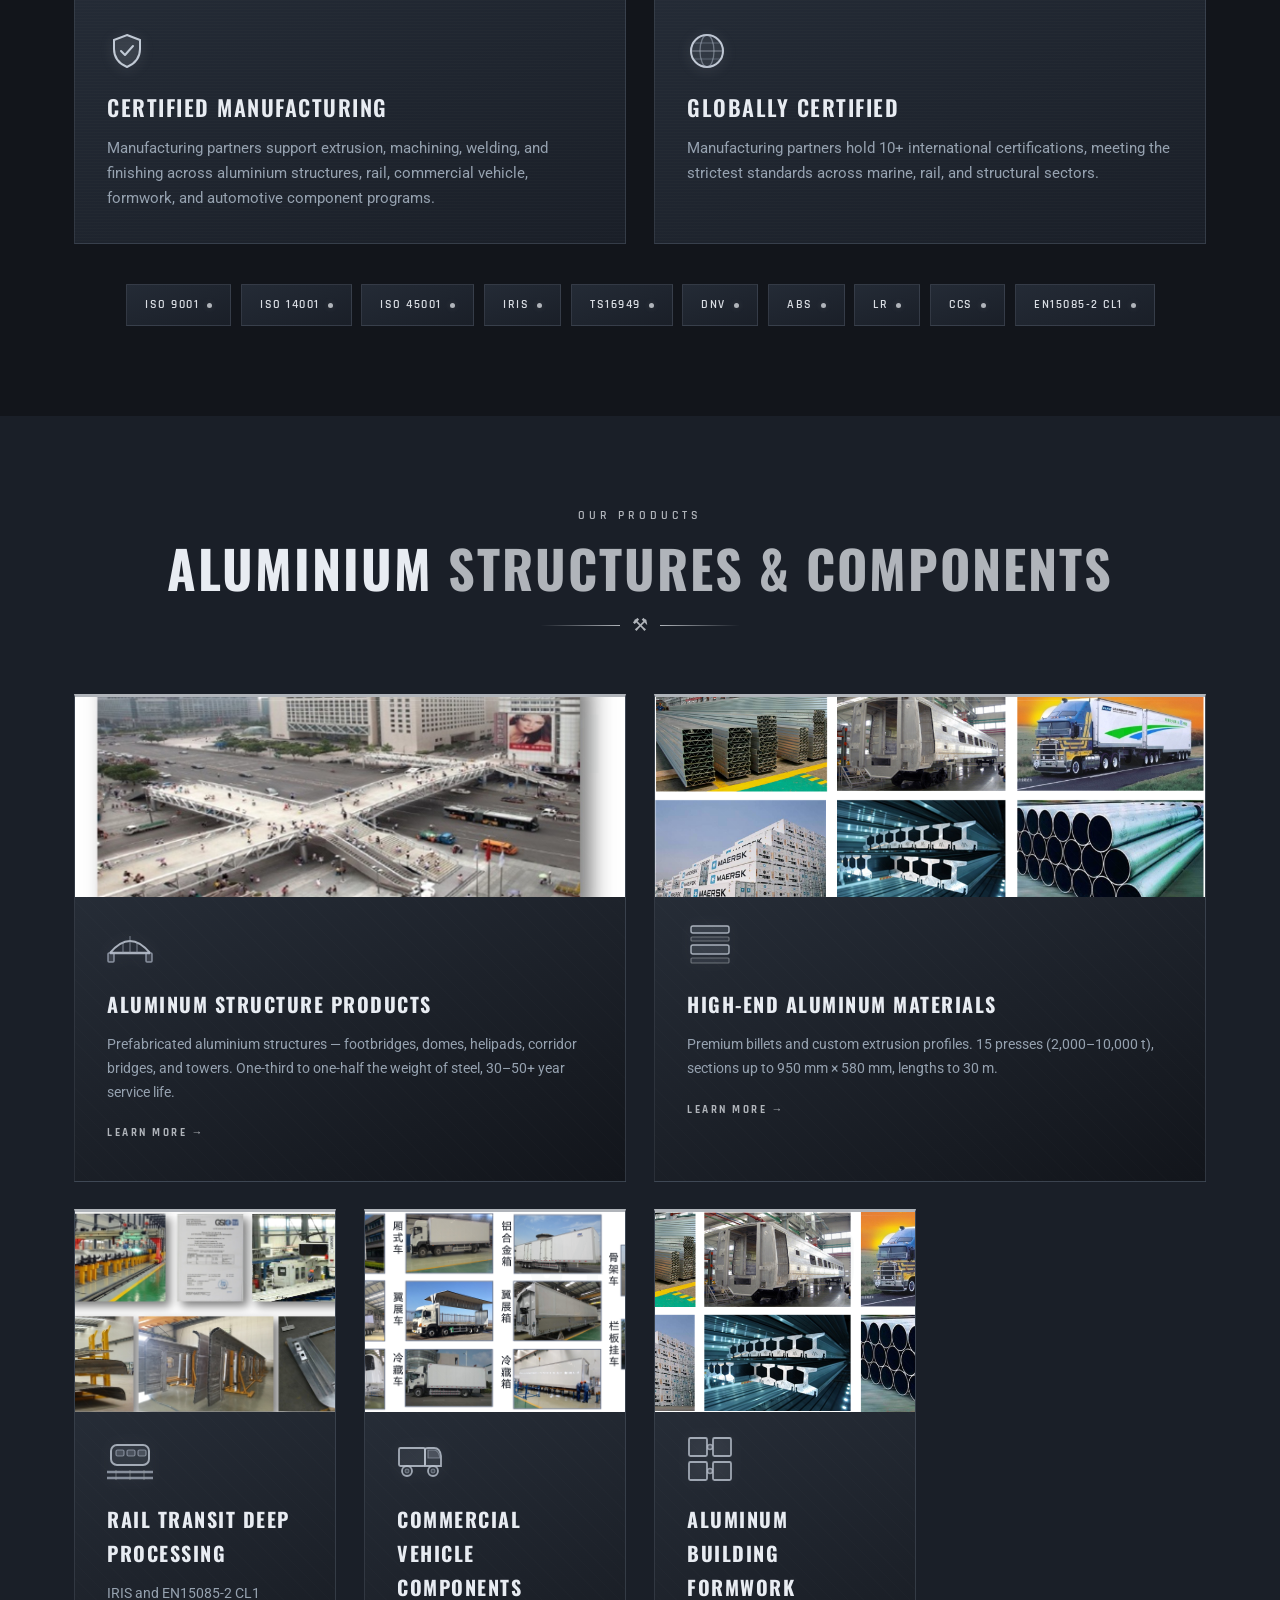
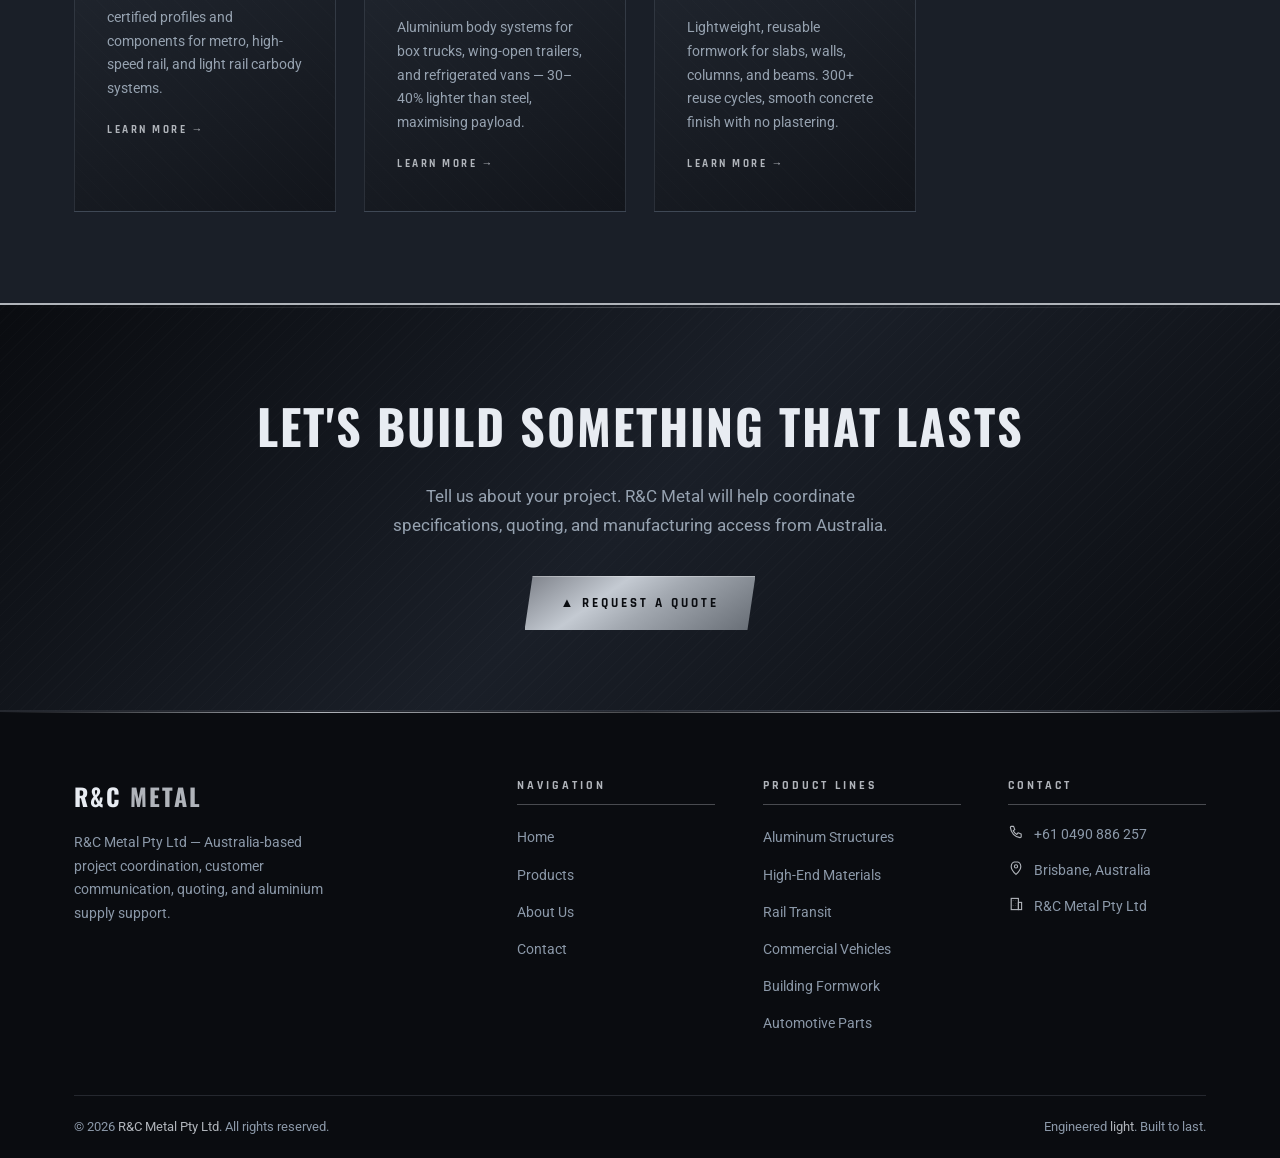
==== commit 7a4dd6fd: "Redesign homepage: bento grids, SVG icons, cert badges, mobile hero fix" ====
--- a/index.html
+++ b/index.html
@@ -63,15 +63,19 @@
     .hero-badge-sub { font-size: 11px; color: var(--text-muted); }
     @media (max-width: 900px) { .hero-badge { display: none; } }
 
-    /* Steel stats bar */
-    .stats-bar { background: linear-gradient(135deg, var(--bg-panel) 0%, var(--bg-light) 100%); border-top: 2px solid var(--silver-primary); border-bottom: 1px solid var(--border-steel); padding: 40px 0; position: relative; overflow: hidden; }
-    .stats-bar::after { content: ''; position: absolute; top: 0; left: 0; right: 0; height: 1px; background: linear-gradient(90deg, transparent, rgba(255,255,255,0.18), transparent); }
-    .stats-inner { display: flex; justify-content: space-around; align-items: center; flex-wrap: wrap; gap: 24px; }
+    /* Band chrome (background, border, padding, shimmer) now comes from the
+       shared .stat-bar component in style.css instead of a bespoke inline
+       band. Item-level class names (.stat / .stat-num / .stat-label) are
+       kept as-is (not .stat-item / .stat-number) because animations.js
+       targets `.stat` and `.stat-num` directly for the scroll-reveal
+       stagger and count-up number animation. */
+    .stats-inner { display: flex; justify-content: space-around; align-items: center; flex-wrap: wrap; gap: 24px; position: relative; }
     .stat { text-align: center; position: relative; }
     .stat + .stat::before { content: ''; position: absolute; left: -24px; top: 10%; height: 80%; width: 1px; background: var(--border-steel); }
     .stat-num { font-family: var(--font-heading); font-size: 42px; font-weight: 800; color: var(--text-primary); line-height: 1; display: block; }
     .stat-num em { font-style: normal; color: var(--silver-primary); }
     .stat-label { font-family: var(--font-accent); font-size: 11px; font-weight: 600; letter-spacing: 3px; text-transform: uppercase; color: var(--text-muted); margin-top: 8px; display: block; }
+    @media (max-width: 680px) { .stats-inner { gap: 32px 16px; } .stat + .stat::before { display: none; } }
 
     .why-section { padding: var(--section-pad); background: var(--bg-dark); }
     .products-section { padding: var(--section-pad); background: var(--bg-mid); }
@@ -90,6 +94,12 @@
     .product-card .card-link { display: inline-flex; align-items: center; gap: 8px; margin-top: 20px; font-family: var(--font-accent); font-size: 11px; font-weight: 700; letter-spacing: 2.5px; text-transform: uppercase; color: var(--silver-primary); text-decoration: none; position: relative; transition: gap 0.2s; }
     .product-card .card-link:hover { gap: 14px; color: var(--silver-light); }
 
+    /* Give the two flagship (double-width) product cards a bit more visual room */
+    .grid-bento-products > :nth-child(1) .product-card,
+    .grid-bento-products > :nth-child(2) .product-card {
+      padding: 40px 40px;
+    }
+
     /* Steel CTA band */
     .cta-band {
       background:
@@ -117,8 +127,6 @@
     }
     .btn-chrome:hover { background: linear-gradient(145deg, #909498 0%, #D4D8DF 35%, #B2B8C0 55%, #787C84 100%); box-shadow: 0 6px 24px rgba(176,180,186,0.30); transform: translateY(-2px); }
 
-    @media (max-width: 680px) { .stats-inner { gap: 32px 16px; } .stat + .stat::before { display: none; } }
-
     /* ─── 图片插槽 IMAGE SLOTS ───────────────────────────── */
     /* Hero 背景图 */
     .hero-bg-img {
@@ -137,9 +145,11 @@
     }
     @media (max-width: 680px) {
       .hero {
-        min-height: 900px;
+        min-height: 100dvh;
         align-items: flex-start;
         padding-top: 150px;
+        padding-bottom: 48px;
+        flex-wrap: wrap;
       }
       .hero-content {
         max-width: 100%;
@@ -188,6 +198,13 @@
       }
       .hero-actions .btn {
         max-width: 100%;
+      }
+      .hero-badge {
+        display: flex;
+        position: static;
+        width: 128px;
+        height: 128px;
+        margin: 28px auto 0;
       }
     }
     @media (max-width: 380px) {
@@ -239,7 +256,7 @@
     </div>
   </section>
 
-  <div class="stats-bar">
+  <div class="stat-bar">
     <div class="container">
       <div class="stats-inner">
         <div class="stat">
@@ -269,22 +286,52 @@
         <h2 class="section-title" data-zh="本地对接，<em>制造能力支撑</em>">Local Support, <em>Manufacturing Strength</em></h2>
         <div class="section-divider"><span class="divider-icon">&#9650;</span></div>
       </div>
-      <div class="grid-3">
+      <div class="grid-bento-why">
         <div class="card">
-          <span class="card-icon">&#9878;</span>
+          <span class="card-icon">
+            <svg viewBox="0 0 40 40" xmlns="http://www.w3.org/2000/svg" aria-hidden="true">
+              <path d="M20 4C13.9 4 9 8.9 9 15c0 8 11 21 11 21s11-13 11-21c0-6.1-4.9-11-11-11z" fill="rgba(176,185,200,0.12)" stroke="rgba(210,218,230,0.9)" stroke-width="2"/>
+              <circle cx="20" cy="15" r="4" fill="none" stroke="rgba(210,218,230,0.9)" stroke-width="2"/>
+            </svg>
+          </span>
           <h3 data-zh="澳洲本地对接">Australia-Based Support</h3>
           <p data-zh="R&amp;C Metal 在澳洲负责需求沟通、项目资料整理、报价协调及供应进度跟进，让本地客户更顺畅地对接海外制造资源。">R&amp;C Metal manages requirement discussions, project documentation, quote coordination, and supply follow-up in Australia, giving local clients a clearer path to overseas manufacturing capability.</p>
         </div>
         <div class="card">
-          <span class="card-icon">&#128737;</span>
+          <span class="card-icon">
+            <svg viewBox="0 0 40 40" xmlns="http://www.w3.org/2000/svg" aria-hidden="true">
+              <path d="M20 4l13 5v9c0 9-6 15-13 18-7-3-13-9-13-18V9z" fill="rgba(176,185,200,0.1)" stroke="rgba(210,218,230,0.9)" stroke-width="2"/>
+              <path d="M14 20l4 4 8-9" fill="none" stroke="rgba(210,218,230,0.9)" stroke-width="2" stroke-linecap="round" stroke-linejoin="round"/>
+            </svg>
+          </span>
           <h3 data-zh="认证制造资源">Certified Manufacturing</h3>
           <p data-zh="制造合作方具备铝合金挤压、机加工、焊接和表面处理能力，产品体系覆盖结构、轨道、商用车、建筑模板及汽车零部件。">Manufacturing partners support extrusion, machining, welding, and finishing across aluminium structures, rail, commercial vehicle, formwork, and automotive component programs.</p>
         </div>
         <div class="card">
-          <span class="card-icon">&#127758;</span>
+          <span class="card-icon">
+            <svg viewBox="0 0 40 40" xmlns="http://www.w3.org/2000/svg" aria-hidden="true">
+              <circle cx="20" cy="20" r="16" fill="rgba(176,185,200,0.06)" stroke="rgba(210,218,230,0.9)" stroke-width="2"/>
+              <ellipse cx="20" cy="20" rx="7" ry="16" fill="none" stroke="rgba(176,185,200,0.5)" stroke-width="1.3"/>
+              <line x1="4" y1="20" x2="36" y2="20" stroke="rgba(176,185,200,0.5)" stroke-width="1.3"/>
+              <line x1="7" y1="12" x2="33" y2="12" stroke="rgba(176,185,200,0.35)" stroke-width="1"/>
+              <line x1="7" y1="28" x2="33" y2="28" stroke="rgba(176,185,200,0.35)" stroke-width="1"/>
+            </svg>
+          </span>
           <h3 data-zh="国际认证">Globally Certified</h3>
-          <p data-zh="ISO 9001 &middot; ISO 14001 &middot; ISO 45001 &middot; IRIS &middot; TS16949 &middot; DNV &middot; ABS &middot; LR &middot; CCS &middot; EN15085-2 CL1——满足船舶、轨道和结构领域最严格的国际标准。">ISO 9001 &middot; ISO 14001 &middot; ISO 45001 &middot; IRIS &middot; TS16949 &middot; DNV &middot; ABS &middot; LR &middot; CCS &middot; EN15085-2 CL1 — meeting the strictest international standards across marine, rail, and structural sectors.</p>
-        </div>
+          <p data-zh="制造合作方持有10项以上国际认证，满足船舶、轨道和结构领域最严格的标准。">Manufacturing partners hold 10+ international certifications, meeting the strictest standards across marine, rail, and structural sectors.</p>
+        </div>
+      </div>
+      <div class="cert-badges-row">
+        <span class="cert-badge">ISO 9001</span>
+        <span class="cert-badge">ISO 14001</span>
+        <span class="cert-badge">ISO 45001</span>
+        <span class="cert-badge">IRIS</span>
+        <span class="cert-badge">TS16949</span>
+        <span class="cert-badge">DNV</span>
+        <span class="cert-badge">ABS</span>
+        <span class="cert-badge">LR</span>
+        <span class="cert-badge">CCS</span>
+        <span class="cert-badge">EN15085-2 CL1</span>
       </div>
     </div>
   </section>
@@ -296,7 +343,7 @@
         <h2 class="section-title" data-zh="铝合金 <em>结构与零部件</em>">Aluminium <em>Structures &amp; Components</em></h2>
         <div class="section-divider"><span class="divider-icon">&#9874;</span></div>
       </div>
-      <div class="grid-3">
+      <div class="grid-bento-products">
 
         <div class="product-card">
           <span class="product-num">01</span>
@@ -394,15 +441,15 @@
         <div class="footer-col">
           <h4 data-zh="联系我们">Contact</h4>
           <div class="footer-contact-item">
-            <span class="icon">&#128222;</span>
+            <span class="icon"><svg viewBox="0 0 20 20" xmlns="http://www.w3.org/2000/svg" aria-hidden="true"><path d="M4 3h3l1.5 4-2 1.5a10 10 0 004.5 4.5l1.5-2 4 1.5v3a1.5 1.5 0 01-1.6 1.5A14 14 0 013 4.6 1.5 1.5 0 014 3z" fill="none" stroke="currentColor" stroke-width="1.4" stroke-linejoin="round"/></svg></span>
             <span>+61 0490 886 257</span>
           </div>
           <div class="footer-contact-item">
-            <span class="icon">&#128205;</span>
+            <span class="icon"><svg viewBox="0 0 20 20" xmlns="http://www.w3.org/2000/svg" aria-hidden="true"><path d="M10 2c-3.3 0-6 2.6-6 6 0 4.4 6 10 6 10s6-5.6 6-10c0-3.4-2.7-6-6-6z" fill="none" stroke="currentColor" stroke-width="1.4"/><circle cx="10" cy="8" r="2" fill="none" stroke="currentColor" stroke-width="1.4"/></svg></span>
             <span data-zh="澳大利亚布里斯班">Brisbane, Australia</span>
           </div>
           <div class="footer-contact-item">
-            <span class="icon">&#127981;</span>
+            <span class="icon"><svg viewBox="0 0 20 20" xmlns="http://www.w3.org/2000/svg" aria-hidden="true"><rect x="4" y="3" width="9" height="14" fill="none" stroke="currentColor" stroke-width="1.4"/><rect x="13" y="8" width="4" height="9" fill="none" stroke="currentColor" stroke-width="1.4"/><line x1="6.5" y1="6" x2="6.5" y2="6.2" stroke="currentColor" stroke-width="1.6"/><line x1="9.5" y1="6" x2="9.5" y2="6.2" stroke="currentColor" stroke-width="1.6"/><line x1="6.5" y1="9" x2="6.5" y2="9.2" stroke="currentColor" stroke-width="1.6"/><line x1="9.5" y1="9" x2="9.5" y2="9.2" stroke="currentColor" stroke-width="1.6"/><line x1="6.5" y1="12" x2="6.5" y2="12.2" stroke="currentColor" stroke-width="1.6"/><line x1="9.5" y1="12" x2="9.5" y2="12.2" stroke="currentColor" stroke-width="1.6"/></svg></span>
             <span data-zh="R&amp;C Metal Pty Ltd">R&amp;C Metal Pty Ltd</span>
           </div>
         </div>
--- a/style.css
+++ b/style.css
@@ -36,7 +36,7 @@
   /* Text — cool-toned */
   --text-primary:   #E8ECF2;
   --text-secondary: #96A2B0;
-  --text-muted:     #5E6E7E;
+  --text-muted:     #8B98A8;  /* lightened for WCAG contrast against dark backgrounds */
 
   /* Borders */
   --border-silver: rgba(176, 180, 186, 0.38);
@@ -496,22 +496,6 @@
   overflow: hidden;
 }
 
-/* Chrome shine sweep on hover */
-.card::before {
-  content: '';
-  position: absolute;
-  top: 0;
-  left: -80%;
-  width: 50%;
-  height: 100%;
-  background: linear-gradient(90deg, transparent, rgba(255,255,255,0.075), transparent);
-  transform: skewX(-15deg);
-  transition: left 0.65s ease;
-  pointer-events: none;
-  z-index: 1;
-}
-.card:hover::before { left: 160%; }
-
 /* Chrome top-edge highlight */
 .card::after {
   content: '';
@@ -529,10 +513,15 @@
 }
 
 .card-icon {
-  font-size: 38px;
   margin-bottom: 18px;
   display: block;
-  filter: drop-shadow(0 2px 6px rgba(176, 180, 186, 0.35));
+}
+
+.card-icon svg {
+  width: 40px;
+  height: 40px;
+  display: block;
+  filter: drop-shadow(0 2px 6px rgba(176, 180, 186, 0.30));
 }
 
 .card h3 {
@@ -555,6 +544,60 @@
 .grid-3 { display: grid; grid-template-columns: repeat(3, 1fr); gap: 28px; }
 .grid-2 { display: grid; grid-template-columns: repeat(2, 1fr); gap: 28px; }
 .grid-4 { display: grid; grid-template-columns: repeat(4, 1fr); gap: 24px; }
+
+/* Bento layouts — feature card gets more visual weight instead of every
+   item competing equally in a uniform 3-column grid. */
+
+/* Why-section: first card (Australia-Based Support, our core differentiator)
+   spans the full row as a feature strip; the other two split evenly below. */
+.grid-bento-why {
+  display: grid;
+  grid-template-columns: repeat(2, 1fr);
+  gap: 28px;
+}
+.grid-bento-why > :nth-child(1) {
+  grid-column: 1 / -1;
+}
+
+/* Products: the two flagship lines (Structures, High-End Materials) get
+   double-width tiles; the remaining four sit as a supporting row. */
+.grid-bento-products {
+  display: grid;
+  grid-template-columns: repeat(4, 1fr);
+  gap: 28px;
+}
+.grid-bento-products > :nth-child(1),
+.grid-bento-products > :nth-child(2) {
+  grid-column: span 2;
+}
+.grid-bento-products > :nth-child(3),
+.grid-bento-products > :nth-child(4),
+.grid-bento-products > :nth-child(5),
+.grid-bento-products > :nth-child(6) {
+  grid-column: span 2;
+}
+@media (min-width: 900px) {
+  .grid-bento-products > :nth-child(3),
+  .grid-bento-products > :nth-child(4),
+  .grid-bento-products > :nth-child(5),
+  .grid-bento-products > :nth-child(6) {
+    grid-column: span 1;
+  }
+}
+
+/* Asymmetric bento always collapses to single column below 768px to avoid
+   horizontal scroll / cramped tiles. */
+@media (max-width: 768px) {
+  .grid-bento-why,
+  .grid-bento-products {
+    grid-template-columns: 1fr;
+  }
+  .grid-bento-why > :nth-child(1),
+  .grid-bento-products > :nth-child(1),
+  .grid-bento-products > :nth-child(2) {
+    grid-column: auto;
+  }
+}
 
 /* ─── STAT BAR ──────────────────────────────────────────────── */
 /* Dark steel band with silver chrome text */
@@ -565,7 +608,7 @@
     #14181F 50%,
     #080A0E 100%
   );
-  border-top: 1px solid rgba(176,180,186,0.22);
+  border-top: 2px solid var(--silver-primary);
   border-bottom: 1px solid rgba(176,180,186,0.10);
   padding: 48px 0;
   position: relative;
@@ -603,6 +646,11 @@
   text-shadow: 0 0 30px rgba(220,224,230,0.15);
 }
 
+.stat-number em {
+  font-style: normal;
+  color: var(--silver-primary);
+}
+
 .stat-label {
   font-family: var(--font-accent);
   font-size: 12px;
@@ -612,6 +660,61 @@
   color: var(--text-muted);
   margin-top: 6px;
   display: block;
+}
+
+/* ─── CERTIFICATION BADGES ──────────────────────────────────── */
+.cert-badges-row {
+  display: flex;
+  flex-wrap: wrap;
+  gap: 10px;
+  justify-content: center;
+  margin-top: 40px;
+}
+
+.cert-badge {
+  display: inline-flex;
+  align-items: center;
+  gap: 8px;
+  padding: 10px 18px;
+  background: linear-gradient(160deg, var(--bg-light) 0%, var(--bg-mid) 100%);
+  border: 1px solid var(--border-steel);
+  font-family: var(--font-accent);
+  font-size: 12px;
+  font-weight: 600;
+  letter-spacing: 1.5px;
+  text-transform: uppercase;
+  color: var(--silver-light);
+  white-space: nowrap;
+  position: relative;
+  overflow: hidden;
+  transition: transform 0.25s, box-shadow 0.25s, border-color 0.25s;
+}
+
+.cert-badge::after {
+  content: '';
+  width: 5px;
+  height: 5px;
+  border-radius: 50%;
+  background: var(--silver-primary);
+  box-shadow: 0 0 6px var(--silver-glow);
+  flex-shrink: 0;
+}
+
+/* Shine sweep kept here only — the one signature hover flourish, reserved
+   for the trust/credibility element so it still feels intentional. */
+.cert-badge::before {
+  content: '';
+  position: absolute;
+  top: 0; left: -80%; width: 50%; height: 100%;
+  background: linear-gradient(90deg, transparent, rgba(255,255,255,0.08), transparent);
+  transform: skewX(-15deg);
+  transition: left 0.5s ease;
+}
+.cert-badge:hover::before { left: 160%; }
+.cert-badge:hover {
+  transform: translateY(-3px);
+  box-shadow: 0 8px 24px rgba(0,0,0,0.4);
+  border-color: var(--silver-primary);
 }
 
 /* ─── FORM ELEMENTS ─────────────────────────────────────────── */
@@ -744,9 +847,15 @@
 
 .footer-contact-item .icon {
   color: var(--silver-primary);
-  font-size: 16px;
   flex-shrink: 0;
-  margin-top: 2px;
+  margin-top: 1px;
+  display: inline-flex;
+}
+
+.footer-contact-item .icon svg {
+  width: 16px;
+  height: 16px;
+  display: block;
 }
 
 .footer-bottom {
@@ -910,6 +1019,7 @@
   animation: rcFadeUp 0.7s ease 0.95s both;
 }
 .hero-badge {
+  /* the one ongoing ambient motion left on the page — see nav shimmer note below */
   animation: rcScaleIn 0.75s cubic-bezier(0.34,1.56,0.64,1) 1.2s both, rcPulse 4s ease-in-out 2s infinite;
 }
 
@@ -929,7 +1039,10 @@
   transform: scale(1.06);
 }
 
-/* ─── NAV SHIMMER SCAN (ongoing) ───────────────────────────── */
+/* ─── NAV SHIMMER SCAN (one-time on load) ───────────────────
+   Plays once shortly after load rather than looping forever — a
+   continuous scan read as fidgety for the certification-focused
+   B2B audience this site targets. */
 nav::before {
   content: '';
   position: absolute;
@@ -938,7 +1051,7 @@
   width: 40%;
   height: 1px;
   background: linear-gradient(90deg, transparent, rgba(255,255,255,0.5), transparent);
-  animation: rcShimmerNav 5s ease-in-out 1s infinite;
+  animation: rcShimmerNav 1.6s ease-in-out 0.8s 1 both;
   pointer-events: none;
 }
 
@@ -964,6 +1077,9 @@
 .stat.rc-reveal.rc-in .stat-num {
   animation: rcStatReveal 0.5s ease both;
 }
+.stat-item.rc-reveal.rc-in .stat-number {
+  animation: rcStatReveal 0.5s ease both;
+}
 
 /* ─── SECTION DIVIDER lines ─────────────────────────────────── */
 .section-divider.rc-reveal.rc-in::before {
@@ -983,64 +1099,31 @@
   border-left-color: var(--silver-light);
 }
 
-/* ─── MFG STAT BLOCK shine sweep ────────────────────────────── */
+/* ─── MFG STAT BLOCK ─────────────────────────────────────────
+   Shine sweep removed (see cert-badge note above for the one
+   remaining flourish); left-border highlight + shift kept on hover. */
 .mfg-stat-block {
   position: relative;
   overflow: hidden;
   transition: border-left-color 0.25s, transform 0.25s;
 }
-.mfg-stat-block::before {
-  content: '';
-  position: absolute;
-  top: 0; left: -80%; width: 50%; height: 100%;
-  background: linear-gradient(90deg, transparent, rgba(255,255,255,0.06), transparent);
-  transform: skewX(-12deg);
-  transition: left 0.6s ease;
-  pointer-events: none;
-}
-.mfg-stat-block:hover::before { left: 160%; }
 .mfg-stat-block:hover {
   border-left-color: var(--silver-light);
   transform: translateX(3px);
 }
 
-/* ─── CERT BADGE shine ──────────────────────────────────────── */
-.cert-badge {
-  position: relative;
-  overflow: hidden;
-  transition: transform 0.25s, box-shadow 0.25s;
-}
-.cert-badge::before {
-  content: '';
-  position: absolute;
-  top: 0; left: -80%; width: 50%; height: 100%;
-  background: linear-gradient(90deg, transparent, rgba(255,255,255,0.08), transparent);
-  transform: skewX(-15deg);
-  transition: left 0.5s ease;
-}
-.cert-badge:hover::before { left: 160%; }
-.cert-badge:hover { transform: translateY(-3px); box-shadow: 0 8px 24px rgba(0,0,0,0.4); }
-
-/* ─── LOCATION CARD shine ──────────────────────────────────── */
+/* ─── LOCATION CARD ───────────────────────────────────────────
+   Shine sweep removed; lift + shadow kept on hover. */
 .location-card {
   position: relative;
   overflow: hidden;
   transition: transform 0.25s, box-shadow 0.25s;
 }
-.location-card::before {
-  content: '';
-  position: absolute;
-  top: 0; left: -80%; width: 50%; height: 100%;
-  background: linear-gradient(90deg, transparent, rgba(255,255,255,0.07), transparent);
-  transform: skewX(-12deg);
-  transition: left 0.6s ease;
-}
-.location-card:hover::before { left: 160%; }
 .location-card:hover { transform: translateY(-4px); box-shadow: 0 12px 32px rgba(0,0,0,0.5); }
 
-/* ─── PRODUCT CARD shine (index.html inline) ─────────────────
-   product-card uses ::before for diagonal texture and ::after for chrome edge,
-   so the shine is handled via JS-added wrapper or via filter on hover         */
+/* ─── PRODUCT CARD (index.html inline) ───────────────────────
+   product-card uses ::before for diagonal texture and ::after for chrome edge;
+   hover kept as a restrained brightness lift, no moving sweep. */
 .product-card { transition: transform 0.22s ease, box-shadow 0.22s ease, filter 0.22s ease; }
 .product-card:hover { filter: brightness(1.07); }
 
